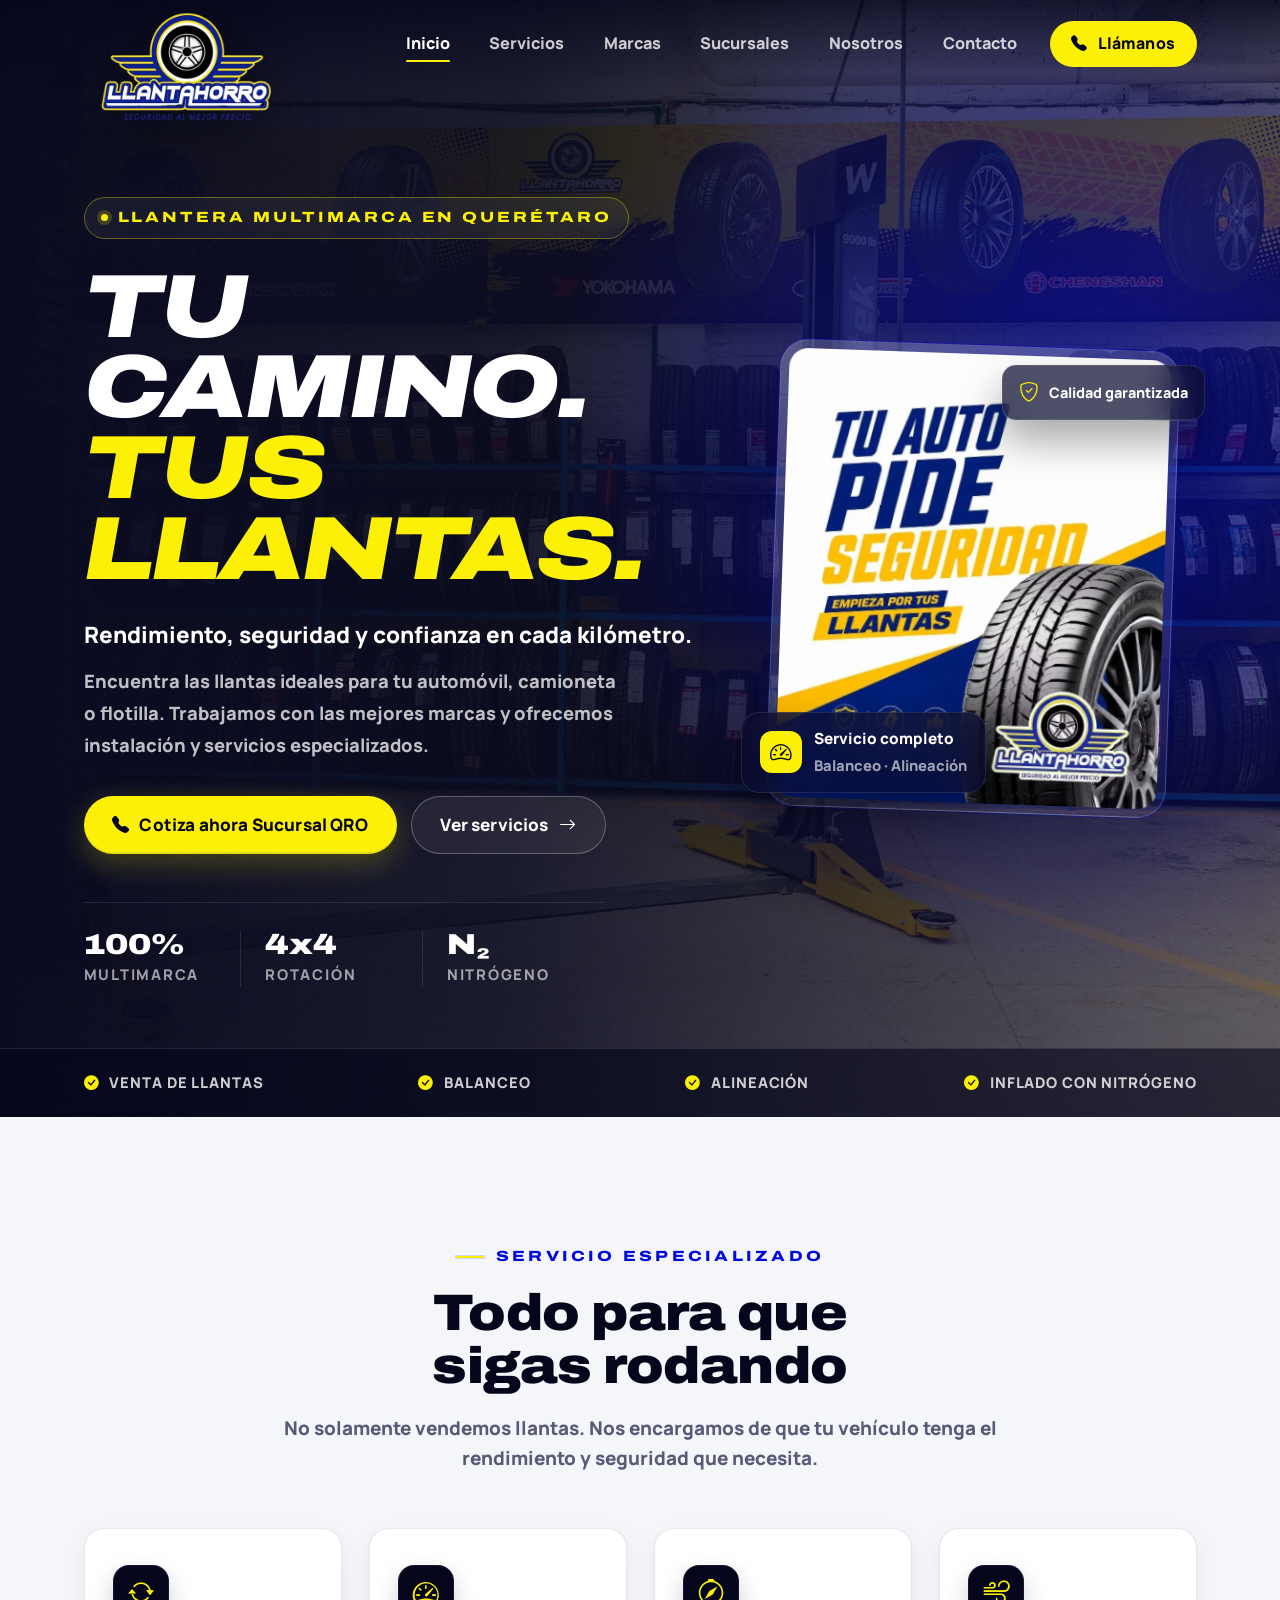
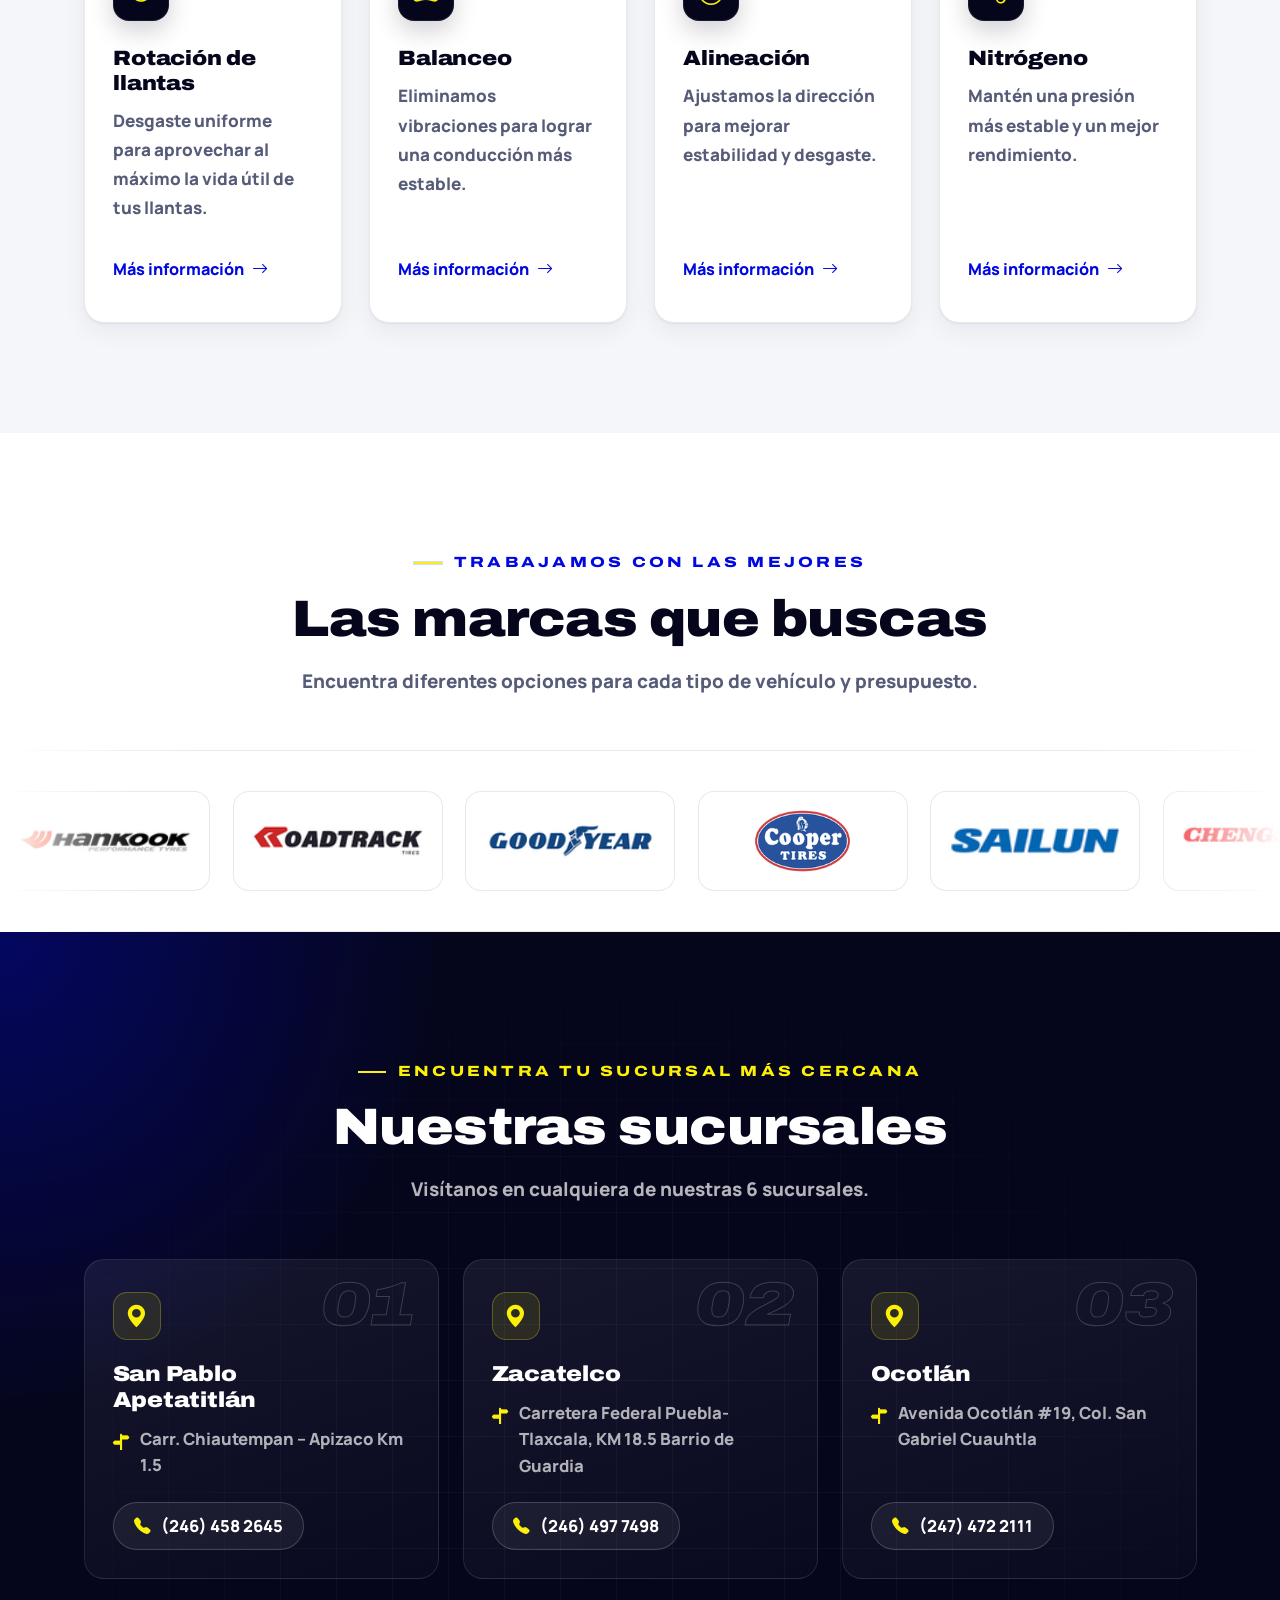
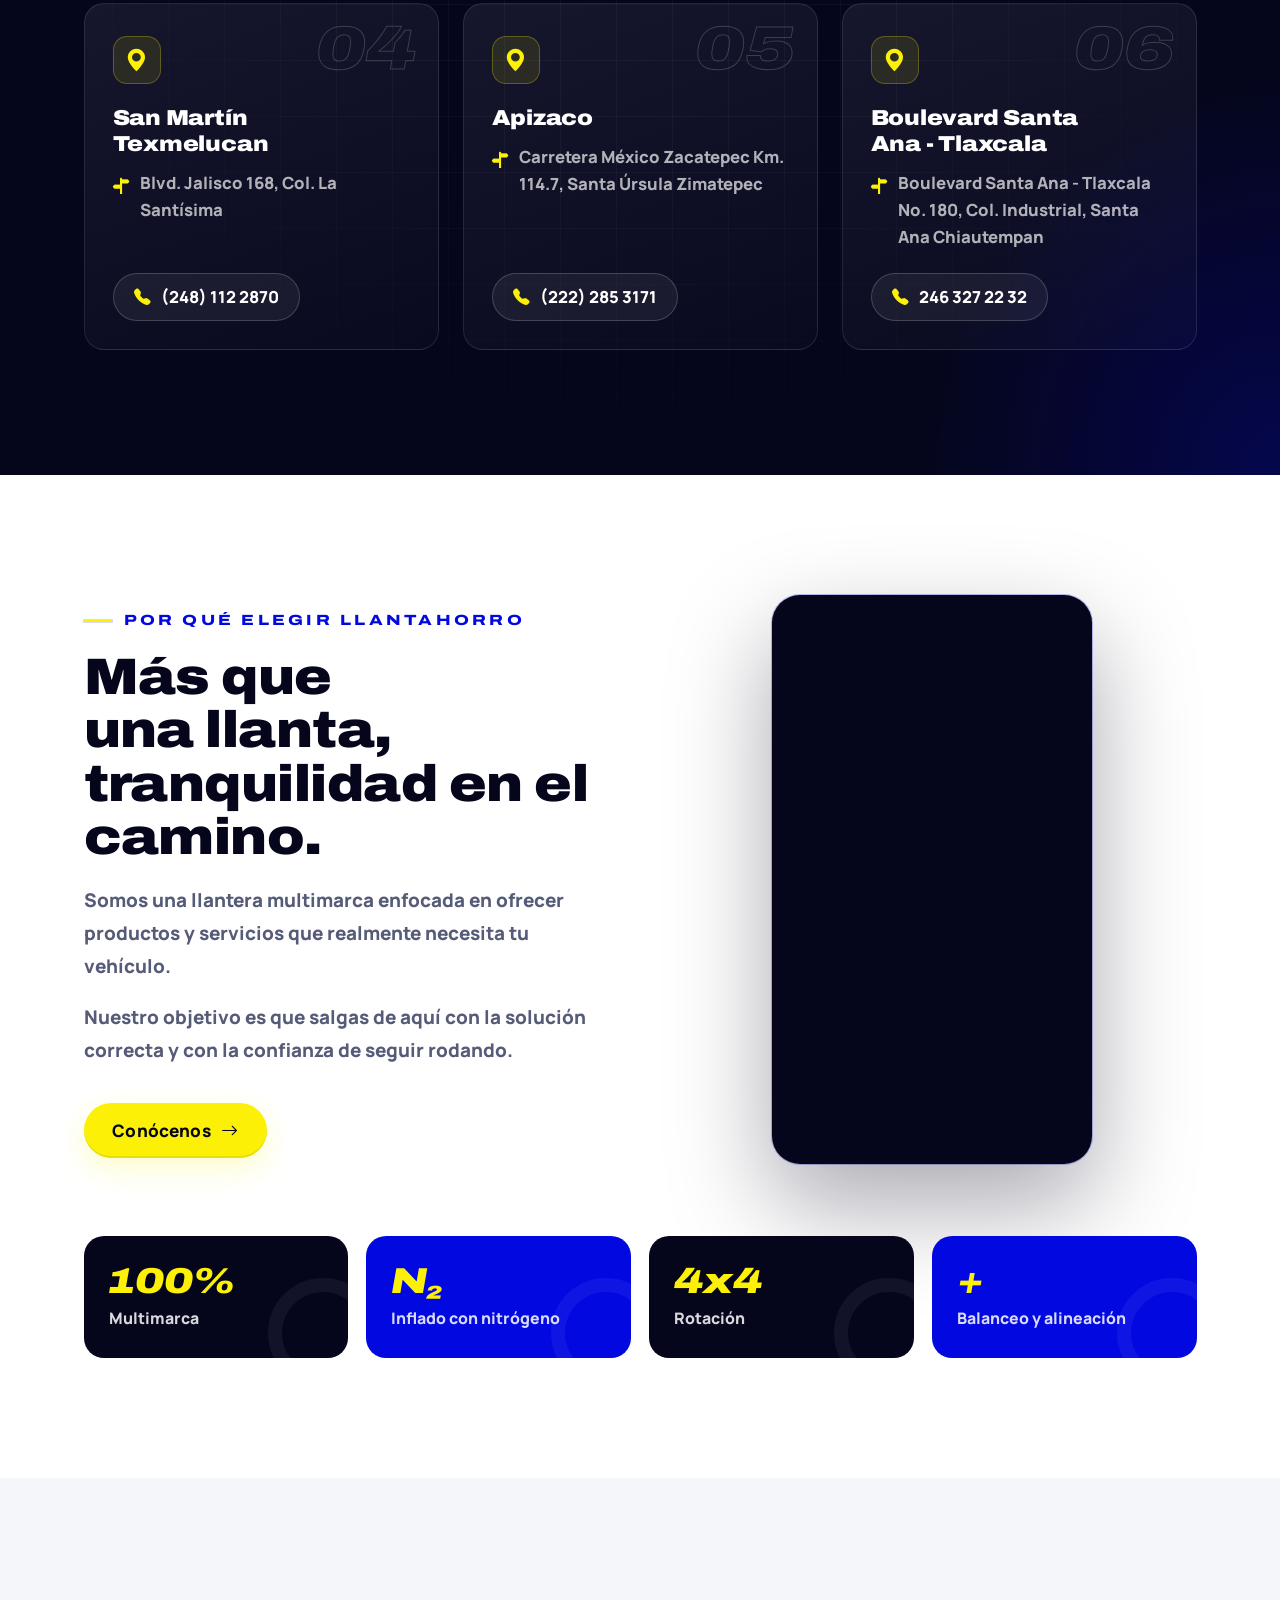
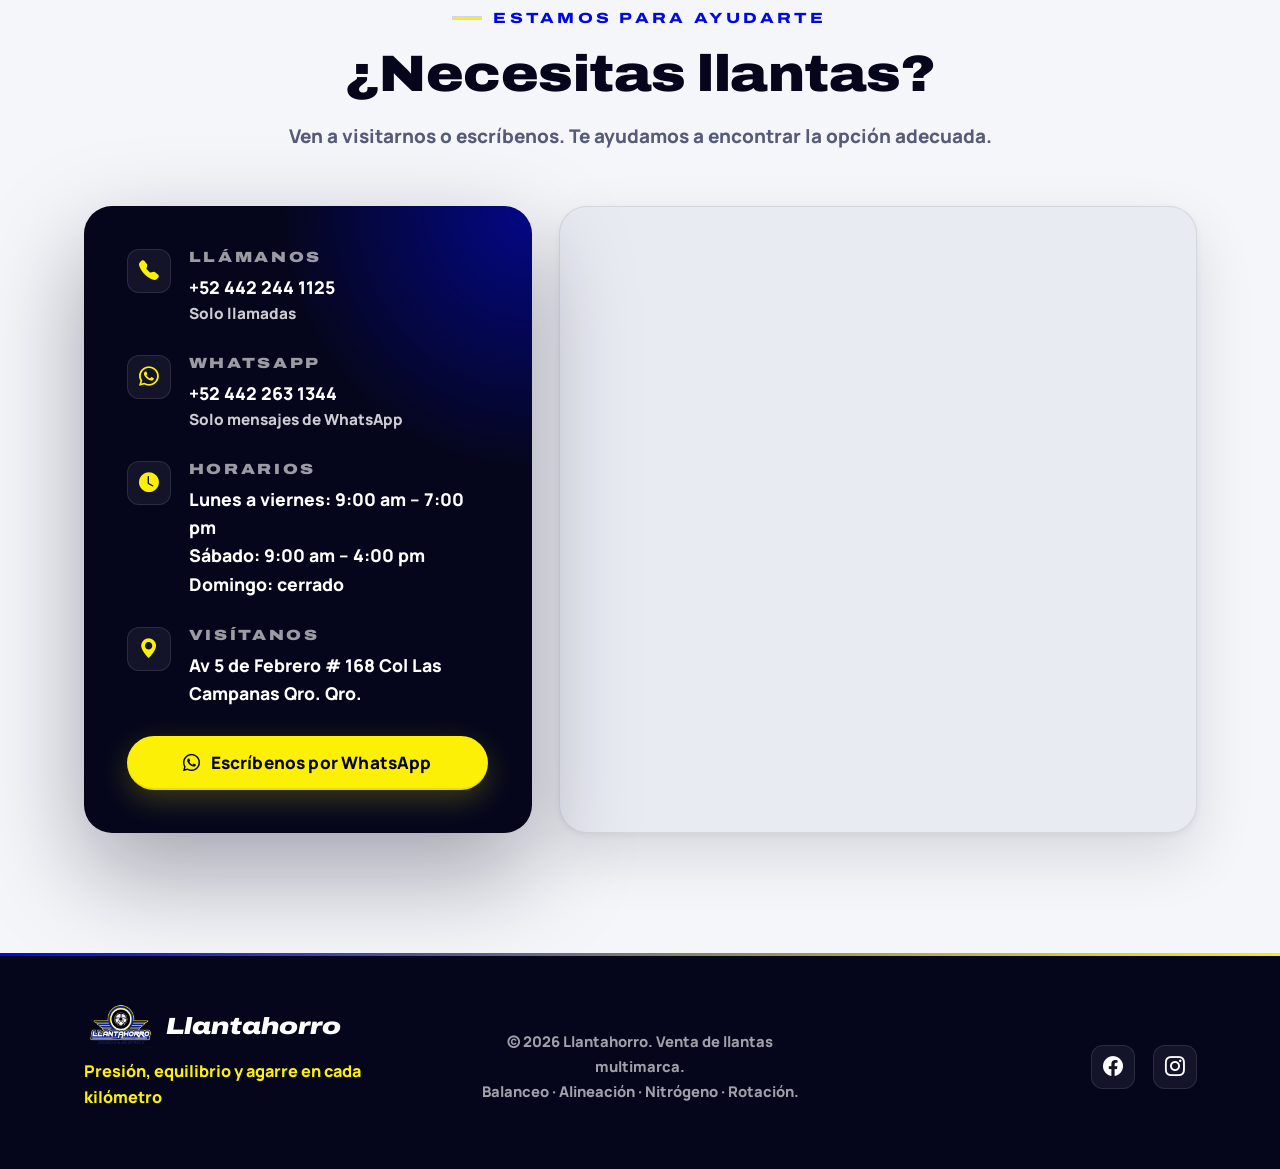
==== index.html @ a920a345 "Optimizar imágenes, agregar SEO local y despliegue a HostGator - Imágenes en WebP y redimensionadas " ====
<!DOCTYPE html>
<html lang="es-MX">

<head>
  <meta charset="UTF-8">
  <meta name="viewport" content="width=device-width, initial-scale=1.0">
  <title>Llantahorro Querétaro | Llantas multimarca, alineación y balanceo</title>
  <meta name="description"
    content="Llantera multimarca en Querétaro. Venta de llantas, balanceo, alineación, inflado con nitrógeno y rotación. Av. 5 de Febrero 168, Col. Las Campanas. Llámanos al 442 244 1125.">
  <meta name="theme-color" content="#05061C">
  <link rel="canonical" href="https://llantaahorroqro.com.mx/">
  <link rel="icon" type="image/png" href="images/logo-footer.png">

  <!-- Vista previa al compartir (WhatsApp, Facebook) -->
  <meta property="og:type" content="website">
  <meta property="og:locale" content="es_MX">
  <meta property="og:site_name" content="Llantahorro Querétaro">
  <meta property="og:title" content="Llantahorro Querétaro | Seguridad al mejor precio">
  <meta property="og:description" content="Llantas multimarca, alineación, balanceo y nitrógeno en Querétaro. Av. 5 de Febrero 168, Col. Las Campanas.">
  <meta property="og:url" content="https://llantaahorroqro.com.mx/">
  <meta property="og:image" content="https://llantaahorroqro.com.mx/images/og-llantahorro.jpg">
  <meta property="og:image:width" content="1200">
  <meta property="og:image:height" content="630">
  <meta property="og:image:alt" content="Logotipo de Llantahorro sobre la sucursal de Querétaro">
  <meta name="twitter:card" content="summary_large_image">

  <!-- Datos del negocio para Google (búsquedas locales y Maps) -->
  <script type="application/ld+json">
  {
    "@context": "https://schema.org",
    "@type": "TireShop",
    "name": "Llantahorro Querétaro",
    "slogan": "Seguridad al mejor precio",
    "url": "https://llantaahorroqro.com.mx/",
    "image": "https://llantaahorroqro.com.mx/images/og-llantahorro.jpg",
    "logo": "https://llantaahorroqro.com.mx/images/logo-footer.png",
    "telephone": "+52 442 244 1125",
    "priceRange": "$$",
    "address": {
      "@type": "PostalAddress",
      "streetAddress": "Av. 5 de Febrero 168, Col. Las Campanas",
      "addressLocality": "Querétaro",
      "addressRegion": "Qro.",
      "addressCountry": "MX"
    },
    "geo": {
      "@type": "GeoCoordinates",
      "latitude": 20.589165,
      "longitude": -100.415514
    },
    "hasMap": "https://maps.app.goo.gl/YQYEY5u7Kh3EqXh98",
    "openingHoursSpecification": [
      {
        "@type": "OpeningHoursSpecification",
        "dayOfWeek": ["Monday", "Tuesday", "Wednesday", "Thursday", "Friday"],
        "opens": "09:00",
        "closes": "19:00"
      },
      {
        "@type": "OpeningHoursSpecification",
        "dayOfWeek": "Saturday",
        "opens": "09:00",
        "closes": "16:00"
      }
    ],
    "contactPoint": [
      {
        "@type": "ContactPoint",
        "telephone": "+52 442 244 1125",
        "contactType": "customer service",
        "description": "Solo llamadas",
        "areaServed": "MX",
        "availableLanguage": "Spanish"
      },
      {
        "@type": "ContactPoint",
        "telephone": "+52 442 263 1344",
        "contactType": "customer service",
        "description": "Solo WhatsApp",
        "areaServed": "MX",
        "availableLanguage": "Spanish"
      }
    ],
    "sameAs": [
      "https://www.facebook.com/share/1Gv1kbUiUR/",
      "https://www.instagram.com/llantahorro.queretaro"
    ]
  }
  </script>
  <link href="https://cdn.jsdelivr.net/npm/bootstrap@5.3.3/dist/css/bootstrap.min.css" rel="stylesheet">
  <link rel="stylesheet" href="https://cdn.jsdelivr.net/npm/bootstrap-icons@1.11.3/font/bootstrap-icons.css">
  <link rel="preconnect" href="https://fonts.googleapis.com">
  <link rel="preconnect" href="https://fonts.gstatic.com" crossorigin>
  <link href="https://fonts.googleapis.com/css2?family=Archivo:ital,wdth,wght@0,100..125,600..900;1,100..125,600..900&family=Manrope:wght@700;800&display=swap"
    rel="stylesheet">
  <link rel="stylesheet" href="styles_moderno.css">
</head>

<body>

  <!-- =============== BARRA DE PROGRESO =============== -->
  <div class="scroll-progress" id="scrollProgress" aria-hidden="true"></div>
  <!-- =============== NAVBAR =============== -->
  <nav class="navbar navbar-expand-lg fixed-top" id="mainNavbar">
    <div class="container">
      <a class="navbar-brand d-flex align-items-center gap-2" href="#inicio">
        <picture>
          <source srcset="images/logo-footer.webp" type="image/webp">
          <img src="images/logo-footer.png" alt="Llantahorro — Seguridad al mejor precio" id="navLogo" width="480" height="286" onerror="this.style.display='none'">
        </picture>
      </a>
      <button class="navbar-toggler" type="button" data-bs-toggle="collapse" data-bs-target="#navMenu"
        aria-controls="navMenu" aria-expanded="false" aria-label="Abrir menú">
        <span class="navbar-toggler-icon"></span>
      </button>
      <div class="collapse navbar-collapse" id="navMenu">
        <ul class="navbar-nav ms-auto align-items-lg-center gap-lg-2">
          <li class="nav-item"><a class="nav-link" href="#inicio">Inicio</a></li>
          <li class="nav-item"><a class="nav-link" href="#servicios">Servicios</a></li>
          <li class="nav-item"><a class="nav-link" href="#marcas">Marcas</a></li>
          <li class="nav-item"><a class="nav-link" href="#sucursales">Sucursales</a></li>
          <li class="nav-item"><a class="nav-link" href="#nosotros">Nosotros</a></li>
          <li class="nav-item"><a class="nav-link" href="#contacto">Contacto</a></li>
          <li class="nav-item">
            <a class="btn btn-cta ms-lg-2" href="tel:+524422441125"><i class="bi bi-telephone-fill"></i> Llámanos</a>
          </li>
        </ul>
      </div>
    </div>
  </nav>

  <!-- =============== HERO =============== -->
  <section id="inicio" class="hero">
    <div class="hero-bg"></div>
    <div class="container position-relative">
      <div class="row align-items-center">
        <div class="col-lg-7 mt-4">
          <div class="hero-badge">
            <span></span>
            LLANTERA MULTIMARCA EN QUERÉTARO
          </div>
          <h1 class="hero-title">
            TU CAMINO.
            <br>
            <strong>TUS LLANTAS.</strong>
          </h1>
          <p class="hero-subtitle">
            Rendimiento, seguridad y confianza en cada kilómetro.
          </p>
          <p class="hero-description">
            Encuentra las llantas ideales para tu automóvil,
            camioneta o flotilla. Trabajamos con las mejores
            marcas y ofrecemos instalación y servicios
            especializados.
          </p>

          <div class="hero-buttons">
            <a href="#contacto" class="btn-main">
              <i class="bi bi-telephone-fill"></i>
              Cotiza ahora Sucursal QRO
            </a>

            <a href="#servicios" class="btn-secondary">
              Ver servicios
              <i class="bi bi-arrow-right"></i>
            </a>
          </div>

          <!-- MINI ESTADÍSTICAS -->
          <div class="hero-stats">

            <div class="hero-stat">
              <strong>100%</strong>
              <span>Multimarca</span>
            </div>

            <div class="hero-stat">
              <strong>4x4</strong>
              <span>Rotación</span>
            </div>

            <div class="hero-stat">
              <strong>N₂</strong>
              <span>Nitrógeno</span>
            </div>

          </div>

        </div>
        <div class="col-lg-5">

          <div class="hero-product">

            <div class="hero-circle"></div>

            <div class="hero-label">
              <i class="bi bi-shield-check"></i>
              Calidad garantizada
            </div>

            <picture>
              <source srcset="images/hero-imagen.webp" type="image/webp">
              <img src="images/hero-imagen.jpeg" alt="Promoción Llantahorro: tu auto pide seguridad, empieza por tus llantas" class="hero-tire" width="800" height="941" fetchpriority="high">
            </picture>

            <div class="hero-floating-card">
              <div class="floating-icon">
                <i class="bi bi-speedometer2"></i>
              </div>

              <div>
                <strong>Servicio completo</strong>
                <span>Balanceo · Alineación</span>
              </div>
            </div>

          </div>

        </div>

      </div>
    </div>

    <!-- BARRA INFERIOR -->
    <div class="hero-bottom">
      <div class="container">
        <div class="hero-bottom-content">

          <span>
            <i class="bi bi-check-circle-fill"></i>
            Venta de llantas
          </span>

          <span>
            <i class="bi bi-check-circle-fill"></i>
            Balanceo
          </span>

          <span>
            <i class="bi bi-check-circle-fill"></i>
            Alineación
          </span>

          <span>
            <i class="bi bi-check-circle-fill"></i>
            Inflado con nitrógeno
          </span>

        </div>
      </div>
    </div>

  </section>

  <!-- =========================================
     SERVICIOS
     ========================================= -->

  <section id="servicios" class="section-servicios">

    <div class="container">

      <div class="text-center mb-5" data-reveal="up">

        <div class="eyebrow">
          SERVICIO ESPECIALIZADO
        </div>

        <h2 class="section-title">
          Todo para que sigas rodando
        </h2>

        <p class="section-description">
          No solamente vendemos llantas.
          Nos encargamos de que tu vehículo tenga
          el rendimiento y seguridad que necesita.
        </p>

      </div>

      <div class="row g-4">
        <div class="col-md-6 col-lg-3" data-reveal="up" data-delay="0">

          <div class="servicio-card">

            <div class="servicio-icono">
              <i class="bi bi-arrow-repeat"></i>
            </div>

            <h3>
              Rotación de llantas
            </h3>

            <p>
              Desgaste uniforme para aprovechar
              al máximo la vida útil de tus llantas.
            </p>

            <a href="#contacto" class="service-link">
              Más información
              <i class="bi bi-arrow-right"></i>
            </a>

          </div>

        </div>

        <div class="col-md-6 col-lg-3" data-reveal="up" data-delay="100">

          <div class="servicio-card">

            <div class="servicio-icono">
              <i class="bi bi-speedometer2"></i>
            </div>

            <h3>
              Balanceo
            </h3>

            <p>
              Eliminamos vibraciones para lograr
              una conducción más estable.
            </p>

            <a href="#contacto" class="service-link">
              Más información
              <i class="bi bi-arrow-right"></i>
            </a>

          </div>

        </div>


        <div class="col-md-6 col-lg-3" data-reveal="up" data-delay="200">

          <div class="servicio-card">

            <div class="servicio-icono">
              <i class="bi bi-compass"></i>
            </div>

            <h3>
              Alineación
            </h3>

            <p>
              Ajustamos la dirección para mejorar
              estabilidad y desgaste.
            </p>

            <a href="#contacto" class="service-link">
              Más información
              <i class="bi bi-arrow-right"></i>
            </a>

          </div>

        </div>


        <div class="col-md-6 col-lg-3" data-reveal="up" data-delay="300">

          <div class="servicio-card">

            <div class="servicio-icono">
              <i class="bi bi-wind"></i>
            </div>

            <h3>
              Nitrógeno
            </h3>

            <p>
              Mantén una presión más estable
              y un mejor rendimiento.
            </p>

            <a href="#contacto" class="service-link">
              Más información
              <i class="bi bi-arrow-right"></i>
            </a>

          </div>

        </div>

      </div>

    </div>

  </section>


  <!-- =========================================
     MARCAS
     ========================================= -->

  <section id="marcas" class="section-marcas">

    <div class="container">

      <div class="text-center" data-reveal="up">

        <div class="eyebrow">
          TRABAJAMOS CON LAS MEJORES
        </div>

        <h2 class="section-title">
          Las marcas que buscas
        </h2>

        <p class="section-description">
          Encuentra diferentes opciones para
          cada tipo de vehículo y presupuesto.
        </p>

      </div>

    </div>
    <div class="marquee-tread" aria-hidden="true"></div>
    <div class="marquee-wrap" data-reveal="zoom">

      <div class="marquee-track">

        <div class="marquee-item">
          <img src="images/marcas/logo-01.png" alt="Marca de llantas" loading="lazy">
        </div>

        <div class="marquee-item">
          <img src="images/marcas/logo-02.png" alt="Marca de llantas" loading="lazy">
        </div>

        <div class="marquee-item">
          <img src="images/marcas/logo-03.png" alt="Marca de llantas" loading="lazy">
        </div>

        <div class="marquee-item">
          <img src="images/marcas/logo-04.png" alt="Marca de llantas" loading="lazy">
        </div>

        <div class="marquee-item">
          <img src="images/marcas/logo-05.png" alt="Marca de llantas" loading="lazy">
        </div>

        <div class="marquee-item">
          <img src="images/marcas/logo-06.png" alt="Marca de llantas" loading="lazy">
        </div>

        <div class="marquee-item">
          <img src="images/marcas/logo-07.png" alt="Marca de llantas" loading="lazy">
        </div>

        <div class="marquee-item">
          <img src="images/marcas/logo-08.png" alt="Marca de llantas" loading="lazy">
        </div>
        <div class="marquee-item">
          <img src="images/marcas/logo-09.png" alt="Marca de llantas" loading="lazy">
        </div>

        <div class="marquee-item">
          <img src="images/marcas/logo-10.png" alt="Marca de llantas" loading="lazy">
        </div>

        <div class="marquee-item">
          <img src="images/marcas/logo-11.png" alt="Marca de llantas" loading="lazy">
        </div>

        <div class="marquee-item">
          <img src="images/marcas/logo-12.png" alt="Marca de llantas" loading="lazy">
        </div>
        <div class="marquee-item">
          <img src="images/marcas/logo-01.png" alt="Marca de llantas" loading="lazy">
        </div>

        <div class="marquee-item">
          <img src="images/marcas/logo-02.png" alt="Marca de llantas" loading="lazy">
        </div>

        <div class="marquee-item">
          <img src="images/marcas/logo-03.png" alt="Marca de llantas" loading="lazy">
        </div>

        <div class="marquee-item">
          <img src="images/marcas/logo-04.png" alt="Marca de llantas" loading="lazy">
        </div>

        <div class="marquee-item">
          <img src="images/marcas/logo-05.png" alt="Marca de llantas" loading="lazy">
        </div>

        <div class="marquee-item">
          <img src="images/marcas/logo-06.png" alt="Marca de llantas" loading="lazy">
        </div>

        <div class="marquee-item">
          <img src="images/marcas/logo-07.png" alt="Marca de llantas" loading="lazy">
        </div>

        <div class="marquee-item">
          <img src="images/marcas/logo-08.png" alt="Marca de llantas" loading="lazy">
        </div>
        <div class="marquee-item">
          <img src="images/marcas/logo-09.png" alt="Marca de llantas" loading="lazy">
        </div>

        <div class="marquee-item">
          <img src="images/marcas/logo-10.png" alt="Marca de llantas" loading="lazy">
        </div>

        <div class="marquee-item">
          <img src="images/marcas/logo-11.png" alt="Marca de llantas" loading="lazy">
        </div>

        <div class="marquee-item">
          <img src="images/marcas/logo-12.png" alt="Marca de llantas" loading="lazy">
        </div>

      </div>

    </div>
    <div class="marquee-tread" aria-hidden="true"></div>
  </section>


  <!-- =========================================
     SUCURSALES
     ========================================= -->

  <section id="sucursales" class="section-sucursales">

    <div class="container">

      <div class="text-center mb-5" data-reveal="up">

        <div class="eyebrow">
          ENCUENTRA TU SUCURSAL MÁS CERCANA
        </div>

        <h2 class="section-title section-title-light">
          Nuestras sucursales
        </h2>

        <p class="section-description section-description-light">
          Visítanos en cualquiera de nuestras 6 sucursales.
        </p>

      </div>

      <div class="sucursales-grid">

        <!-- 1 -->
        <div class="sucursal-card" data-reveal="up" data-delay="0">
          <span class="sucursal-num">01</span>
          <div class="sucursal-tire"></div>
          <div class="sucursal-icon"><i class="bi bi-geo-alt-fill"></i></div>
          <h3>San Pablo Apetatitlán</h3>
          <p class="sucursal-addr">
            <i class="bi bi-signpost-split-fill"></i>
            Carr. Chiautempan – Apizaco Km 1.5
          </p>
          <a class="sucursal-phone" href="tel:+522464582645">
            <i class="bi bi-telephone-fill"></i> (246) 458 2645
          </a>
        </div>

        <!-- 2 -->
        <div class="sucursal-card" data-reveal="up" data-delay="100">
          <span class="sucursal-num">02</span>
          <div class="sucursal-tire"></div>
          <div class="sucursal-icon"><i class="bi bi-geo-alt-fill"></i></div>
          <h3>Zacatelco</h3>
          <p class="sucursal-addr">
            <i class="bi bi-signpost-split-fill"></i>
            Carretera Federal Puebla-Tlaxcala, KM 18.5 Barrio de Guardia
          </p>
          <a class="sucursal-phone" href="tel:+522464977498">
            <i class="bi bi-telephone-fill"></i> (246) 497 7498
          </a>
        </div>

        <!-- 3 -->
        <div class="sucursal-card" data-reveal="up" data-delay="200">
          <span class="sucursal-num">03</span>
          <div class="sucursal-tire"></div>
          <div class="sucursal-icon"><i class="bi bi-geo-alt-fill"></i></div>
          <h3>Ocotlán</h3>
          <p class="sucursal-addr">
            <i class="bi bi-signpost-split-fill"></i>
            Avenida Ocotlán #19, Col. San Gabriel Cuauhtla
          </p>
          <a class="sucursal-phone" href="tel:+522474722111">
            <i class="bi bi-telephone-fill"></i> (247) 472 2111
          </a>
        </div>

        <!-- 4 -->
        <div class="sucursal-card" data-reveal="up" data-delay="300">
          <span class="sucursal-num">04</span>
          <div class="sucursal-tire"></div>
          <div class="sucursal-icon"><i class="bi bi-geo-alt-fill"></i></div>
          <h3>San Martín Texmelucan</h3>
          <p class="sucursal-addr">
            <i class="bi bi-signpost-split-fill"></i>
            Blvd. Jalisco 168, Col. La Santísima
          </p>
          <a class="sucursal-phone" href="tel:+522481122870">
            <i class="bi bi-telephone-fill"></i> (248) 112 2870
          </a>
        </div>

        <!-- 5 -->
        <div class="sucursal-card" data-reveal="up" data-delay="400">
          <span class="sucursal-num">05</span>
          <div class="sucursal-tire"></div>
          <div class="sucursal-icon"><i class="bi bi-geo-alt-fill"></i></div>
          <h3>Apizaco</h3>
          <p class="sucursal-addr">
            <i class="bi bi-signpost-split-fill"></i>
            Carretera México Zacatepec Km. 114.7, Santa Úrsula Zimatepec
          </p>
          <a class="sucursal-phone" href="tel:+522222853171">
            <i class="bi bi-telephone-fill"></i> (222) 285 3171
          </a>
        </div>

        <!-- 6 -->
        <div class="sucursal-card" data-reveal="up" data-delay="500">
          <span class="sucursal-num">06</span>
          <div class="sucursal-tire"></div>
          <div class="sucursal-icon"><i class="bi bi-geo-alt-fill"></i></div>
          <h3>Boulevard Santa Ana - Tlaxcala</h3>
          <p class="sucursal-addr">
            <i class="bi bi-signpost-split-fill"></i>
            Boulevard Santa Ana - Tlaxcala No. 180, Col. Industrial, Santa Ana Chiautempan
          </p>
          <a class="sucursal-phone" href="tel:+522463272232">
            <i class="bi bi-telephone-fill"></i> 246 327 22 32
          </a>
        </div>

      </div>

    </div>

  </section>


  <!-- =========================================
     NOSOTROS
     ========================================= -->

  <section id="nosotros" class="section-nosotros">

    <div class="container">

      <div class="row align-items-center g-5">

        <div class="col-lg-6" data-reveal="left">

          <div class="eyebrow">
            POR QUÉ ELEGIR LLANTAHORRO
          </div>

          <h2 class="section-title">
            Más que una llanta,
            <br>
            tranquilidad en el camino.
          </h2>

          <p>
            Somos una llantera multimarca enfocada
            en ofrecer productos y servicios que
            realmente necesita tu vehículo.
          </p>

          <p>
            Nuestro objetivo es que salgas de aquí
            con la solución correcta y con la
            confianza de seguir rodando.
          </p>

          <a href="#contacto" class="btn btn-cta mt-3">
            Conócenos
            <i class="bi bi-arrow-right"></i>
          </a>

        </div>


        <div class="col-lg-6" data-reveal="right">

          <div class="fb-reel-container">
            <iframe
              src="https://www.facebook.com/plugins/video.php?height=476&href=https%3A%2F%2Fwww.facebook.com%2Freel%2F1374063234816239%2F&show_text=false&width=267&t=0"
              allowfullscreen allow="autoplay; clipboard-write; encrypted-media; picture-in-picture; web-share">
            </iframe>
          </div>

        </div>

      </div>


      <div class="row g-3 mt-5">

        <div class="col-6 col-lg-3" data-reveal="up" data-delay="0">

          <div class="dato-card">

            <span class="dato-numero">
              100%
            </span>

            <span class="dato-texto">
              Multimarca
            </span>

          </div>

        </div>

        <div class="col-6 col-lg-3" data-reveal="up" data-delay="100">

          <div class="dato-card dato-card-alt">

            <span class="dato-numero">
              N₂
            </span>

            <span class="dato-texto">
              Inflado con nitrógeno
            </span>

          </div>

        </div>

        <div class="col-6 col-lg-3" data-reveal="up" data-delay="200">

          <div class="dato-card">

            <span class="dato-numero">
              4x4
            </span>

            <span class="dato-texto">
              Rotación
            </span>

          </div>

        </div>

        <div class="col-6 col-lg-3" data-reveal="up" data-delay="300">

          <div class="dato-card dato-card-alt">

            <span class="dato-numero">
              +
            </span>

            <span class="dato-texto">
              Balanceo y alineación
            </span>

          </div>

        </div>

      </div>

    </div>

  </section>


  <!-- =========================================
     CONTACTO
     ========================================= -->

  <section id="contacto" class="section-contacto">

    <div class="container">

      <div class="text-center mb-5" data-reveal="up">

        <div class="eyebrow">
          ESTAMOS PARA AYUDARTE
        </div>

        <h2 class="section-title">
          ¿Necesitas llantas?
        </h2>

        <p>
          Ven a visitarnos o escríbenos.
          Te ayudamos a encontrar la opción adecuada.
        </p>

      </div>


      <div class="row g-4">

        <div class="col-lg-5">

          <div class="contacto-card" data-reveal="left">

            <div class="contacto-item">

              <i class="bi bi-telephone-fill"></i>

              <div>

                <h3>
                  Llámanos
                </h3>

                <a href="tel:+524422441125">
                  +52 442 244 1125
                </a>
                <span class="contacto-nota">Solo llamadas</span>

              </div>

            </div>


            <div class="contacto-item">

              <i class="bi bi-whatsapp"></i>

              <div>

                <h3>
                  WhatsApp
                </h3>

                <a href="https://wa.me/524422631344?text=Hola%2C%20vi%20su%20p%C3%A1gina%20web%20y%20me%20gustar%C3%ADa%20informaci%C3%B3n%20sobre%20llantas%20y%20servicios." target="_blank" rel="noopener">
                  +52 442 263 1344
                </a>
                <span class="contacto-nota">Solo mensajes de WhatsApp</span>

              </div>

            </div>


            <div class="contacto-item">

              <i class="bi bi-clock-fill"></i>

              <div>

                <h3>
                  Horarios
                </h3>

                <p>
                  Lunes a viernes:
                  9:00 am – 7:00 pm
                  <br>

                  Sábado:
                  9:00 am – 4:00 pm
                  <br>

                  Domingo:
                  cerrado
                </p>

              </div>

            </div>


            <div class="contacto-item">

              <i class="bi bi-geo-alt-fill"></i>

              <div>

                <h3>
                  Visítanos
                </h3>

                <p> <a href="https://maps.app.goo.gl/YQYEY5u7Kh3EqXh98">
                    Av 5 de Febrero # 168
                    Col Las Campanas Qro. Qro.
                  </a>
                </p>

              </div>

            </div>


            <a href="https://wa.me/524422631344?text=Hola%2C%20vi%20su%20p%C3%A1gina%20web%20y%20me%20gustar%C3%ADa%20informaci%C3%B3n%20sobre%20llantas%20y%20servicios." target="_blank" rel="noopener" class="btn btn-cta">

              <i class="bi bi-whatsapp"></i>

              Escríbenos por WhatsApp

            </a>

          </div>

        </div>


        <div class="col-lg-7" data-reveal="right">

          <div class="mapa-wrap">

            <iframe
              src="https://www.google.com/maps/embed?pb=!1m18!1m12!1m3!1d3734.97287015286!2d-100.41551392397383!3d20.589165502730317!2m3!1f0!2f0!3f0!3m2!1i1024!2i768!4f13.1!3m3!1m2!1s0x85d35bf364f1d423%3A0x769a4d97ce28cc29!2sLLANTAHORRO%20QUER%C3%89TARO!5e0!3m2!1ses!2smx!4v1787264513700!5m2!1ses!2smx"
              width="600" height="450" style="border:0;" allowfullscreen="" loading="lazy"
              referrerpolicy="strict-origin-when-cross-origin"></iframe>

          </div>

        </div>

      </div>

    </div>

  </section>

  <!-- =============== FOOTER =============== -->
  <footer class="footer">
    <div class="footer-tread" aria-hidden="true"></div>
    <div class="container" data-reveal="up">
      <div class="row gy-4 align-items-center">
        <div class="col-md-4">
          <div class="d-flex align-items-center gap-2">
            <picture>
              <source srcset="images/logo-footer.webp" type="image/webp">
              <img src="images/logo-footer.png" alt="Logotipo de Llantahorro" class="footer-logo" width="480" height="286" loading="lazy" onerror="this.style.display='none'">
            </picture>
            <span class="brand-word footer-brand">Llantahorro</span>
          </div>
          <p class="footer-slogan">Presión, equilibrio y agarre en cada kilómetro</p>
        </div>

        <div class="col-md-4 text-md-center">
          <p class="footer-copy mb-0">
            &copy; <span id="anioActual"></span> Llantahorro. Venta de llantas multimarca.<br>
            Balanceo · Alineación · Nitrógeno · Rotación.
          </p>
        </div>

        <div class="col-md-4 d-flex justify-content-md-end gap-3">
          <!-- Reemplaza los href con tus perfiles reales -->
          <a href="https://www.facebook.com/share/1Gv1kbUiUR/" target="_blank" rel="noopener" class="social-btn"
            aria-label="Facebook">
            <i class="bi bi-facebook"></i>
          </a>
          <a href="https://www.instagram.com/llantahorro.queretaro?igsh=MXM3aTI0dnF6azNtbg==" target="_blank"
            rel="noopener" class="social-btn" aria-label="Instagram">
            <i class="bi bi-instagram"></i>
          </a>
        </div>
      </div>
    </div>
  </footer>

  <!-- =============== BOTÓN VOLVER ARRIBA =============== -->
  <button class="back-to-top" id="backToTop" aria-label="Volver arriba">
    <i class="bi bi-arrow-up"></i>
  </button>

  <!-- Bootstrap 5 JS -->
  <script src="https://cdn.jsdelivr.net/npm/bootstrap@5.3.3/dist/js/bootstrap.bundle.min.js"></script>
  <script>
  /* ============ AÑO FOOTER ============ */
  document.getElementById('anioActual').textContent = new Date().getFullYear();

  /* ============ LOGOS DE MARCAS: MISMO PESO VISUAL ============ */
  // Un logo ancho y uno cuadrado se ven iguales si ocupan la misma área,
  // no el mismo ancho ni el mismo alto.
  const AREA_LOGO = 6400;
  document.querySelectorAll('.marquee-item img').forEach(img => {
    const ajustar = () => {
      if (!img.naturalWidth) return;
      const ratio = img.naturalWidth / img.naturalHeight;
      img.style.width = Math.round(Math.sqrt(AREA_LOGO * ratio)) + 'px';
    };
    img.complete ? ajustar() : img.addEventListener('load', ajustar);
  });

  /* ============ NAVBAR SCROLL ============ */
  const nav = document.getElementById('mainNavbar');
  const onScroll = () => nav.classList.toggle('scrolled', window.scrollY > 12);
  window.addEventListener('scroll', onScroll, { passive: true });
  onScroll();

  /* ============ REVEAL AL SCROLL ============ */
  const revealElements = document.querySelectorAll('[data-reveal]');
  const revealOnScroll = new IntersectionObserver((entries, observer) => {
    entries.forEach(entry => {
      if (!entry.isIntersecting) return;
      entry.target.classList.add('is-revealed');
      observer.unobserve(entry.target);
    });
  }, {
    threshold: 0.12,
    rootMargin: '0px 0px -60px 0px'
  });
  revealElements.forEach(el => revealOnScroll.observe(el));

  /* ============ SCROLL OPTIMIZADO (un solo rAF) ============ */
  const progressBar = document.getElementById('scrollProgress');
  const backToTop   = document.getElementById('backToTop');
  const parallaxItems = document.querySelectorAll('[data-parallax]');

  let ultimoScroll = 0;
  let rafPendiente = false;
  let backToTopVisible = false;

  function enScroll() {
    const scrollY = window.scrollY;

    // 1. Barra de progreso (solo si cambió >2px)
    if (Math.abs(scrollY - ultimoScroll) > 2) {
      const docHeight = document.documentElement.scrollHeight - window.innerHeight;
      const progress = docHeight > 0 ? (scrollY / docHeight) * 100 : 0;
      progressBar.style.width = progress + '%';
      ultimoScroll = scrollY;
    }

    // 2. Botón volver arriba (solo si cambió el estado)
    const deberiaVerse = scrollY > 400;
    if (deberiaVerse !== backToTopVisible) {
      backToTop.classList.toggle('visible', deberiaVerse);
      backToTopVisible = deberiaVerse;
    }

    // 3. Parallax SOLO si hay elementos con data-parallax visibles
    if (scrollY < window.innerHeight && parallaxItems.length) {
      parallaxItems.forEach(item => {
        const speed = parseFloat(item.dataset.parallax) || 0.1;
        item.style.transform = `translate3d(0, ${scrollY * speed}px, 0)`;
      });
    }

    rafPendiente = false;
  }

  window.addEventListener('scroll', () => {
    if (!rafPendiente) {
      requestAnimationFrame(enScroll);
      rafPendiente = true;
    }
  }, { passive: true });

  // Estado inicial
  enScroll();

  /* ============ CLICK DEL BOTÓN VOLVER ARRIBA ============ */
  backToTop.addEventListener('click', () => {
    window.scrollTo({ top: 0, behavior: 'smooth' });
  });

  /* ============ MENÚ MÓVIL ============ */
  document.querySelectorAll('#navMenu .nav-link').forEach(link => {
    link.addEventListener('click', () => {
      const menu = document.getElementById('navMenu');
      if (menu.classList.contains('show')) {
        bootstrap.Collapse.getOrCreateInstance(menu).hide();
      }
    });
  });

  /* ============ SECCIÓN ACTIVA EN MENÚ ============ */
  const sections = document.querySelectorAll('section[id]');
  const navLinks = document.querySelectorAll('#navMenu .nav-link');
  const sectionObserver = new IntersectionObserver((entries) => {
    entries.forEach(entry => {
      if (!entry.isIntersecting) return;
      navLinks.forEach(link => {
        link.classList.toggle(
          'active',
          link.getAttribute('href') === '#' + entry.target.id
        );
      });
    });
  }, {
    rootMargin: '-35% 0px -55% 0px',
    threshold: 0
  });
  sections.forEach(section => sectionObserver.observe(section));
</script>
</body>

</html>
---- styles_moderno.css ----
/* =========================================================
   LLANTAHORRO — DISEÑO PREMIUM
   Colores de marca (tomados del logo):
     azul #0208E0 · amarillo #FCF006 · negro
   Dirección (UI UX Pro Max → Automotive): hero protagonista,
   superficies oscuras con acentos de cristal, tipografía ancha.
   ========================================================= */

:root{
  /* Marca */
  --azul:#0208E0;
  --azul-600:#0106B4;
  --azul-glow:rgba(2,8,224,.45);
  --amarillo:#FCF006;
  --amarillo-600:#E6DA00;

  /* Neutros (negro con matiz del azul de marca) */
  --ink:#05061C;
  --ink-2:#0A0C2E;
  --ink-3:#13163F;
  --blanco:#fff;
  --surface:#F5F6FA;
  --texto:#0B0D2A;
  --muted:#565B78;          /* 6.4:1 sobre blanco */
  --line:rgba(11,13,42,.09);
  --line-dark:rgba(255,255,255,.10);

  /* Tipografía */
  --font-display:'Archivo','Arial Black',sans-serif;
  --font-body:'Manrope',system-ui,-apple-system,'Segoe UI',sans-serif;

  /* Sombras y forma */
  --shadow-sm:0 1px 2px rgba(5,6,28,.06),0 8px 24px rgba(5,6,28,.06);
  --shadow-md:0 2px 6px rgba(5,6,28,.06),0 24px 60px rgba(5,6,28,.12);
  --shadow-lg:0 40px 100px rgba(5,6,28,.35);
  --radius:20px;
  --radius-lg:28px;

  /* Movimiento */
  --ease:cubic-bezier(.2,.8,.2,1);
  --dur:.25s;
}

*,*::before,*::after{box-sizing:border-box}

html{
  font-size:112.5%; /* 18px base: letras más grandes para mejor lectura */
  scroll-behavior:smooth;
  scroll-padding-top:88px;
  overflow-x:hidden;
}

body{
  margin:0;
  font-family:var(--font-body);
  font-size:1rem;
  line-height:1.6;
  color:var(--texto);
  background:var(--blanco);
  overflow-x:hidden;
  -webkit-font-smoothing:antialiased;
}

h1,h2,h3{
  font-family:var(--font-display);
  font-stretch:112%;
  font-weight:900;
  letter-spacing:-.01em;
}

a{text-decoration:none}
img{max-width:100%}

::selection{background:var(--amarillo);color:var(--ink)}

/* =========================
   ELEMENTOS COMUNES
   ========================= */

.eyebrow{
  display:inline-flex;
  align-items:center;
  gap:12px;
  font-family:var(--font-display);
  font-stretch:125%;
  font-weight:800;
  font-size:.82rem;
  letter-spacing:.22em;
  text-transform:uppercase;
  color:var(--azul);
  margin-bottom:1rem;
}

.eyebrow::before{
  content:"";
  width:28px;
  height:2px;
  background:var(--amarillo);
  box-shadow:0 0 0 1px rgba(2,8,224,.15);
}

.section-title{
  font-size:clamp(2rem,4vw,3.2rem);
  line-height:1.04;
  color:var(--ink);
  margin-bottom:1.1rem;
  text-wrap:balance;
}

.section-description{
  max-width:56ch;
  margin:0 auto;
  color:var(--muted);
  font-size:1.05rem;
}

/* =========================
   BOTONES
   ========================= */

.btn-cta,
.btn-main,
.btn-secondary{
  display:inline-flex;
  align-items:center;
  justify-content:center;
  gap:10px;
  min-height:48px;
  padding:.8rem 1.6rem;
  border-radius:999px;
  font-family:var(--font-body);
  font-weight:800;
  font-size:.95rem;
  letter-spacing:.01em;
  cursor:pointer;
  transition:
    transform var(--dur) var(--ease),
    box-shadow var(--dur) var(--ease),
    background-color var(--dur) var(--ease),
    color var(--dur) var(--ease),
    border-color var(--dur) var(--ease);
}

/* Primario: amarillo de marca con texto negro (contraste 17:1) */
.btn-cta,
.btn-main{
  background:var(--amarillo);
  color:var(--ink);
  border:0;
  box-shadow:0 10px 30px rgba(252,240,6,.22),inset 0 -2px 0 rgba(0,0,0,.08);
}

.btn-cta:hover,
.btn-cta:focus-visible,
.btn-main:hover,
.btn-main:focus-visible{
  background:#fff64d;
  color:var(--ink);
  transform:translateY(-2px);
  box-shadow:0 16px 40px rgba(252,240,6,.32),inset 0 -2px 0 rgba(0,0,0,.08);
}

.btn-cta:active,
.btn-main:active{transform:translateY(0)}

/* Secundario: cristal */
.btn-secondary{
  color:var(--blanco);
  background:rgba(255,255,255,.06);
  border:1px solid rgba(255,255,255,.28);
  backdrop-filter:blur(12px);
  -webkit-backdrop-filter:blur(12px);
}

.btn-secondary:hover,
.btn-secondary:focus-visible{
  color:var(--ink);
  background:var(--blanco);
  border-color:var(--blanco);
  transform:translateY(-2px);
}

.btn-secondary i,
.service-link i{transition:transform var(--dur) var(--ease)}
.btn-secondary:hover i,
.service-link:hover i{transform:translateX(4px)}

/* =========================
   NAVBAR (cristal oscuro)
   ========================= */

#mainNavbar{
  padding:1rem 0;
  background:linear-gradient(180deg,rgba(5,6,28,.7),rgba(5,6,28,0));
  transition:background-color .3s var(--ease),padding .3s var(--ease),box-shadow .3s var(--ease);
}

#mainNavbar.scrolled{
  padding:.55rem 0;
  background:rgba(5,6,28,.82);
  backdrop-filter:saturate(160%) blur(18px);
  -webkit-backdrop-filter:saturate(160%) blur(18px);
  box-shadow:0 1px 0 var(--line-dark),0 20px 40px rgba(0,0,0,.25);
}

/* El contenedor ocupa la altura de la barra; el logo es más alto
   y sobresale por debajo */
#mainNavbar .navbar-brand{
  position:relative;
  z-index:2;
  width:206px;
  height:52px;
  padding:0;
  margin:0;
  transition:width .3s var(--ease);
}

#navLogo{
  position:absolute;
  top:-8px;
  left:0;
  height:122px;
  width:auto;
  filter:drop-shadow(0 12px 24px rgba(0,0,0,.5));
  transition:height .3s var(--ease),top .3s var(--ease);
}

#mainNavbar.scrolled .navbar-brand{width:164px}
#mainNavbar.scrolled #navLogo{height:96px;top:-6px}

.navbar-nav .nav-link{
  position:relative;
  color:rgba(255,255,255,.78);
  font-size:.9rem;
  font-weight:800;
  padding:.6rem .85rem!important;
  transition:color var(--dur) var(--ease);
}

.navbar-nav .nav-link::after{
  content:"";
  position:absolute;
  left:.85rem;
  right:.85rem;
  bottom:.3rem;
  height:2px;
  border-radius:2px;
  background:var(--amarillo);
  transform:scaleX(0);
  transition:transform var(--dur) var(--ease);
}

.navbar-nav .nav-link:hover,
.navbar-nav .nav-link.active{color:var(--blanco)}

.navbar-nav .nav-link:hover::after,
.navbar-nav .nav-link:focus-visible::after,
.navbar-nav .nav-link.active::after{transform:scaleX(1)}

#mainNavbar .btn-cta{
  min-height:44px;
  padding:.6rem 1.2rem;
  font-size:.88rem;
  box-shadow:none;
}

.navbar-toggler{
  border:1px solid rgba(255,255,255,.25);
  border-radius:12px;
  padding:.5rem .65rem;
}

.navbar-toggler-icon{filter:invert(1)}

.navbar-toggler:focus{box-shadow:0 0 0 3px rgba(252,240,6,.45)}

.brand-word{
  font-family:var(--font-display);
  font-stretch:125%;
  font-weight:900;
  font-style:italic;
  font-size:1.3rem;
  line-height:1;
}

/* =========================
   HERO
   ========================= */

.hero{
  position:relative;
  min-height:max(760px,100svh);
  display:flex;
  align-items:center;
  padding:170px 0 130px;
  overflow:hidden;
  color:var(--blanco);
  background:var(--ink);
  isolation:isolate;
}

/* Foto real de la sucursal, oscurecida para legibilidad */
.hero-bg{
  position:absolute;
  inset:0;
  z-index:-1;
  background:
    radial-gradient(60% 70% at 85% 40%,rgba(2,8,224,.55),transparent 70%),
    linear-gradient(90deg,var(--ink) 0%,rgba(5,6,28,.92) 40%,rgba(5,6,28,.6) 100%),
    url('images/fondo-hero.jpeg') center/cover no-repeat;
  background:
    radial-gradient(60% 70% at 85% 40%,rgba(2,8,224,.55),transparent 70%),
    linear-gradient(90deg,var(--ink) 0%,rgba(5,6,28,.92) 40%,rgba(5,6,28,.6) 100%),
    image-set(url('images/fondo-hero.webp') type('image/webp'),url('images/fondo-hero.jpeg') type('image/jpeg')) center/cover no-repeat;
}

/* Grano fino para acabado premium */
.hero::after{
  content:"";
  position:absolute;
  inset:0;
  z-index:-1;
  opacity:.06;
  pointer-events:none;
  background-image:url("data:image/svg+xml,%3Csvg xmlns='http://www.w3.org/2000/svg' width='160' height='160'%3E%3Cfilter id='n'%3E%3CfeTurbulence type='fractalNoise' baseFrequency='.9' numOctaves='2' stitchTiles='stitch'/%3E%3C/filter%3E%3Crect width='100%25' height='100%25' filter='url(%23n)'/%3E%3C/svg%3E");
}

.hero .container{position:relative;z-index:2}

.hero-badge{
  display:inline-flex;
  align-items:center;
  gap:10px;
  padding:8px 16px;
  margin-bottom:28px;
  border-radius:999px;
  background:rgba(255,255,255,.05);
  border:1px solid rgba(252,240,6,.35);
  backdrop-filter:blur(10px);
  -webkit-backdrop-filter:blur(10px);
  color:var(--amarillo);
  font-family:var(--font-display);
  font-stretch:125%;
  font-size:.82rem;
  font-weight:800;
  letter-spacing:.2em;
}

.hero-badge span{
  width:7px;
  height:7px;
  border-radius:50%;
  background:var(--amarillo);
  box-shadow:0 0 0 4px rgba(252,240,6,.18);
}

.hero-title{
  font-size:clamp(3rem,7vw,6.4rem);
  font-stretch:125%;
  font-weight:900;
  font-style:italic;
  line-height:.9;
  letter-spacing:-.025em;
  text-transform:uppercase;
  margin:0 0 28px;
  color:var(--blanco);
}

.hero-title strong{
  font-weight:900;
  color:var(--amarillo);
}

.hero-subtitle{
  font-size:1.25rem;
  font-weight:800;
  color:var(--blanco);
  margin-bottom:12px;
}

.hero-description{
  max-width:540px;
  color:rgba(255,255,255,.74);
  font-size:1.02rem;
  line-height:1.75;
  margin-bottom:34px;
}

.hero-buttons{
  display:flex;
  gap:14px;
  flex-wrap:wrap;
}

.hero-stats{
  display:flex;
  gap:0;
  margin-top:48px;
  padding-top:28px;
  border-top:1px solid var(--line-dark);
  max-width:520px;
}

.hero-stat{
  flex:1;
  display:flex;
  flex-direction:column;
  gap:4px;
  padding-right:24px;
}

.hero-stat + .hero-stat{
  padding-left:24px;
  border-left:1px solid var(--line-dark);
}

.hero-stat strong{
  font-family:var(--font-display);
  font-stretch:125%;
  font-weight:900;
  font-size:1.6rem;
  line-height:1;
  color:var(--blanco);
}

.hero-stat span{
  color:rgba(255,255,255,.6);
  font-size:.82rem;
  font-weight:800;
  text-transform:uppercase;
  letter-spacing:.12em;
}

/* Imagen principal enmarcada */
.hero-product{
  position:relative;
  min-height:540px;
  display:flex;
  align-items:center;
  justify-content:center;
}

.hero-circle{
  position:absolute;
  width:520px;
  height:520px;
  border-radius:50%;
  background:radial-gradient(circle,var(--azul-glow),transparent 65%);
  filter:blur(20px);
}

.hero-tire{
  position:relative;
  z-index:2;
  width:100%;
  max-width:400px;
  height:auto;
  padding:8px;
  border-radius:var(--radius-lg);
  background:linear-gradient(160deg,rgba(255,255,255,.22),rgba(255,255,255,.04));
  border:1px solid rgba(255,255,255,.18);
  box-shadow:var(--shadow-lg),0 0 0 1px rgba(2,8,224,.4);
  transform:rotate(2deg);
  transition:transform .6s var(--ease);
}

.hero-product:hover .hero-tire{transform:rotate(0deg) scale(1.01)}

.hero-label,
.hero-floating-card{
  position:absolute;
  z-index:4;
  display:flex;
  align-items:center;
  color:var(--blanco);
  background:rgba(10,12,46,.72);
  border:1px solid var(--line-dark);
  backdrop-filter:blur(16px);
  -webkit-backdrop-filter:blur(16px);
  box-shadow:0 20px 40px rgba(0,0,0,.35);
}

.hero-label{
  top:56px;
  right:-8px;
  gap:10px;
  padding:11px 16px;
  border-radius:14px;
  font-size:.8rem;
  font-weight:800;
}

.hero-label i{color:var(--amarillo);font-size:1.1rem}

.hero-floating-card{
  bottom:56px;
  left:-8px;
  gap:12px;
  padding:14px 18px;
  border-radius:18px;
}

.floating-icon{
  width:42px;
  height:42px;
  display:flex;
  align-items:center;
  justify-content:center;
  border-radius:12px;
  background:var(--amarillo);
  color:var(--ink);
  font-size:1.2rem;
}

.hero-floating-card strong{display:block;font-size:.85rem}

.hero-floating-card span{
  display:block;
  color:rgba(255,255,255,.62);
  font-size:.82rem;
  margin-top:2px;
}

/* Barra inferior */
.hero-bottom{
  position:absolute;
  left:0;
  right:0;
  bottom:0;
  z-index:10;
  background:rgba(5,6,28,.6);
  backdrop-filter:blur(16px);
  -webkit-backdrop-filter:blur(16px);
  border-top:1px solid var(--line-dark);
}

.hero-bottom-content{
  min-height:68px;
  display:flex;
  align-items:center;
  justify-content:space-between;
  gap:20px;
}

.hero-bottom-content span{
  display:flex;
  align-items:center;
  gap:10px;
  color:rgba(255,255,255,.8);
  font-size:.82rem;
  font-weight:800;
  letter-spacing:.06em;
  text-transform:uppercase;
}

.hero-bottom-content i{color:var(--amarillo)}

/* =========================
   SERVICIOS
   ========================= */

.section-servicios{
  position:relative;
  padding:120px 0 110px;
  background:var(--surface);
}

.section-servicios .section-title{
  max-width:700px;
  margin-left:auto;
  margin-right:auto;
}

.servicio-card{
  position:relative;
  height:100%;
  display:flex;
  flex-direction:column;
  padding:2rem 1.6rem 1.7rem;
  background:var(--blanco);
  border:1px solid var(--line);
  border-radius:var(--radius);
  box-shadow:var(--shadow-sm);
  overflow:hidden;
  transition:transform .35s var(--ease),box-shadow .35s var(--ease),border-color .35s var(--ease);
}

.servicio-card::before{
  content:"";
  position:absolute;
  top:0;
  left:0;
  right:0;
  height:3px;
  background:linear-gradient(90deg,var(--azul),var(--amarillo));
  transform:scaleX(0);
  transform-origin:left;
  transition:transform .4s var(--ease);
}

.servicio-card:hover{
  transform:translateY(-6px);
  border-color:rgba(2,8,224,.22);
  box-shadow:var(--shadow-md);
}

.servicio-card:hover::before{transform:scaleX(1)}

.servicio-icono{
  width:56px;
  height:56px;
  border-radius:16px;
  display:flex;
  align-items:center;
  justify-content:center;
  margin-bottom:1.4rem;
  font-size:1.45rem;
  color:var(--amarillo);
  background:var(--ink);
  box-shadow:inset 0 0 0 1px rgba(255,255,255,.08),0 10px 24px rgba(5,6,28,.18);
  transition:background-color .35s var(--ease);
}

.servicio-card:hover .servicio-icono{background:var(--azul)}

.servicio-card h3{
  font-size:1.15rem;
  color:var(--ink);
  margin-bottom:.6rem;
}

.servicio-card p{
  font-size:.95rem;
  line-height:1.7;
  color:var(--muted);
  margin:0 0 1.4rem;
}

.service-link{
  margin-top:auto;
  display:inline-flex;
  align-items:center;
  gap:8px;
  min-height:44px;
  font-weight:800;
  font-size:.9rem;
  color:var(--azul);
}

.service-link:hover{color:var(--azul-600)}

/* =========================
   MARCAS
   ========================= */

.section-marcas{
  padding:110px 0 0;
  background:var(--blanco);
}

.section-marcas .section-description{margin-bottom:3rem}

/* Línea de acento de marca */
.marquee-tread{
  height:1px;
  background:linear-gradient(90deg,transparent,var(--line) 15%,var(--line) 85%,transparent);
}

.marquee-wrap{
  position:relative;
  overflow:hidden;
  padding:2.2rem 0;
  background:var(--blanco);
}

/* Desvanecido en los bordes */
.marquee-wrap::before,
.marquee-wrap::after{
  content:"";
  position:absolute;
  top:0;
  bottom:0;
  width:140px;
  z-index:2;
  pointer-events:none;
}
.marquee-wrap::before{left:0;background:linear-gradient(90deg,var(--blanco),transparent)}
.marquee-wrap::after{right:0;background:linear-gradient(-90deg,var(--blanco),transparent)}

.marquee-track{
  display:flex;
  align-items:center;
  gap:1.25rem;
  width:max-content;
  animation:desplazar 40s linear infinite;
}

.marquee-wrap:hover .marquee-track{animation-play-state:paused}

.marquee-item{
  flex:0 0 auto;
  width:210px;
  height:100px;
  display:flex;
  align-items:center;
  justify-content:center;
  padding:.6rem .9rem;
  background:var(--blanco);
  border:1px solid var(--line);
  border-radius:16px;
  transition:border-color var(--dur) var(--ease),box-shadow var(--dur) var(--ease);
}

.marquee-item:hover{
  border-color:rgba(2,8,224,.25);
  box-shadow:var(--shadow-sm);
}

.marquee-item img{
  /* Tamaño final lo calcula el script (misma área visual para todos) */
  width:auto;
  height:auto;
  max-width:176px;
  max-height:72px;
  object-fit:contain;
  transition:transform .3s var(--ease);
}

.marquee-item:hover img{transform:scale(1.06)}

@keyframes desplazar{
  from{transform:translateX(0)}
  to{transform:translateX(-50%)}
}

/* =========================
   SUCURSALES (oscuro)
   ========================= */

.section-sucursales{
  position:relative;
  padding:120px 0 125px;
  color:var(--blanco);
  background:
    radial-gradient(50% 60% at 0% 0%,rgba(2,8,224,.35),transparent 70%),
    radial-gradient(40% 50% at 100% 100%,rgba(2,8,224,.25),transparent 70%),
    var(--ink);
  overflow:hidden;
}

.section-sucursales::before{
  content:"";
  position:absolute;
  inset:0;
  pointer-events:none;
  background-image:
    linear-gradient(rgba(255,255,255,.035) 1px,transparent 1px),
    linear-gradient(90deg,rgba(255,255,255,.035) 1px,transparent 1px);
  background-size:56px 56px;
  mask-image:radial-gradient(ellipse at center,#000 30%,transparent 75%);
  -webkit-mask-image:radial-gradient(ellipse at center,#000 30%,transparent 75%);
}

.section-sucursales .container{position:relative;z-index:1}

.section-title-light{color:var(--blanco)}
.section-description-light{color:rgba(255,255,255,.7)}
.section-sucursales .eyebrow{color:var(--amarillo)}

.sucursales-grid{
  display:grid;
  grid-template-columns:repeat(auto-fit,minmax(300px,1fr));
  gap:24px;
  max-width:1260px;
  margin:0 auto;
}

.sucursal-card{
  position:relative;
  display:flex;
  flex-direction:column;
  padding:32px 28px 28px;
  border-radius:var(--radius);
  color:var(--blanco);
  background:linear-gradient(160deg,rgba(255,255,255,.07),rgba(255,255,255,.02));
  border:1px solid var(--line-dark);
  overflow:hidden;
  transition:transform .35s var(--ease),border-color .35s var(--ease),background-color .35s var(--ease);
}

.sucursal-card:hover{
  transform:translateY(-6px);
  border-color:rgba(252,240,6,.45);
  background-color:rgba(255,255,255,.03);
}

/* Número en contorno */
.sucursal-num{
  position:absolute;
  top:14px;
  right:22px;
  font-family:var(--font-display);
  font-stretch:125%;
  font-weight:900;
  font-style:italic;
  font-size:3.4rem;
  line-height:1;
  color:transparent;
  -webkit-text-stroke:1px rgba(255,255,255,.18);
  transition:-webkit-text-stroke-color .35s var(--ease);
  pointer-events:none;
  user-select:none;
}

.sucursal-card:hover .sucursal-num{-webkit-text-stroke-color:rgba(252,240,6,.6)}

.sucursal-tire{display:none}

.sucursal-icon{
  width:48px;
  height:48px;
  display:flex;
  align-items:center;
  justify-content:center;
  margin-bottom:22px;
  border-radius:14px;
  font-size:1.25rem;
  color:var(--amarillo);
  background:rgba(252,240,6,.1);
  border:1px solid rgba(252,240,6,.25);
}

.sucursal-card h3{
  font-size:1.2rem;
  line-height:1.2;
  color:var(--blanco);
  margin:0 0 12px;
  padding-right:70px;
}

.sucursal-addr{
  display:flex;
  gap:10px;
  color:rgba(255,255,255,.68);
  font-size:.93rem;
  line-height:1.6;
  margin-bottom:22px;
}

.sucursal-addr i{
  color:var(--amarillo);
  margin-top:3px;
  flex:0 0 auto;
}

.sucursal-phone{
  margin-top:auto;
  align-self:flex-start;
  display:inline-flex;
  align-items:center;
  gap:10px;
  min-height:44px;
  padding:10px 20px;
  border-radius:999px;
  font-weight:800;
  font-size:.92rem;
  color:var(--blanco);
  background:rgba(255,255,255,.06);
  border:1px solid rgba(255,255,255,.18);
  transition:background-color var(--dur) var(--ease),color var(--dur) var(--ease),border-color var(--dur) var(--ease);
}

.sucursal-phone i{color:var(--amarillo);transition:color var(--dur) var(--ease)}

.sucursal-phone:hover,
.sucursal-phone:focus-visible{
  color:var(--ink);
  background:var(--amarillo);
  border-color:var(--amarillo);
}

.sucursal-phone:hover i,
.sucursal-phone:focus-visible i{color:var(--ink)}

/* =========================
   NOSOTROS
   ========================= */

.section-nosotros{
  position:relative;
  padding:120px 0;
  background:var(--blanco);
}

.section-nosotros p{
  color:var(--muted);
  font-size:1.05rem;
  line-height:1.75;
  max-width:52ch;
}

.fb-reel-container{
  width:100%;
  max-width:320px;
  aspect-ratio:9/16;
  margin:0 auto;
  padding:8px;
  border-radius:var(--radius-lg);
  background:var(--ink);
  box-shadow:var(--shadow-lg),0 0 0 1px rgba(2,8,224,.25);
  overflow:hidden;
}

.fb-reel-container iframe{
  width:100%;
  height:100%;
  border:0;
  border-radius:20px;
  overflow:hidden;
}

.dato-card{
  position:relative;
  height:100%;
  display:flex;
  flex-direction:column;
  gap:.4rem;
  padding:1.5rem 1.4rem;
  border-radius:var(--radius);
  color:var(--blanco);
  background:var(--ink);
  overflow:hidden;
}

.dato-card::after{
  content:"";
  position:absolute;
  right:-30px;
  bottom:-30px;
  width:110px;
  height:110px;
  border-radius:50%;
  border:14px solid rgba(255,255,255,.05);
}

.dato-card-alt{background:var(--azul)}

.dato-numero{
  font-family:var(--font-display);
  font-stretch:125%;
  font-weight:900;
  font-style:italic;
  font-size:2rem;
  line-height:1;
  color:var(--amarillo);
}

.dato-texto{
  font-size:.88rem;
  font-weight:800;
  color:rgba(255,255,255,.85);
}

/* =========================
   CONTACTO
   ========================= */

.section-contacto{
  padding:120px 0;
  background:var(--surface);
}

.section-contacto .text-center p{color:var(--muted);font-size:1.05rem}

.contacto-card{
  position:relative;
  height:100%;
  display:flex;
  flex-direction:column;
  gap:1.6rem;
  padding:2.4rem;
  border-radius:var(--radius-lg);
  color:var(--blanco);
  background:
    radial-gradient(80% 60% at 100% 0%,rgba(2,8,224,.55),transparent 70%),
    var(--ink);
  box-shadow:var(--shadow-lg);
  overflow:hidden;
}

.contacto-item{
  position:relative;
  display:flex;
  gap:1rem;
  align-items:flex-start;
}

.contacto-item i{
  width:44px;
  height:44px;
  flex:0 0 44px;
  display:flex;
  align-items:center;
  justify-content:center;
  border-radius:12px;
  font-size:1.1rem;
  color:var(--amarillo);
  background:rgba(255,255,255,.06);
  border:1px solid var(--line-dark);
}

.contacto-item h3{
  font-size:.82rem;
  font-stretch:125%;
  letter-spacing:.18em;
  text-transform:uppercase;
  color:rgba(255,255,255,.6);
  margin-bottom:.35rem;
}

.contacto-item a,
.contacto-item p{
  color:var(--blanco);
  margin-bottom:0;
  font-size:.98rem;
  line-height:1.6;
}

.contacto-item a{font-weight:800}
.contacto-item a:hover{color:var(--amarillo)}

.contacto-card .btn-cta{margin-top:auto}

.mapa-wrap{
  height:100%;
  min-height:420px;
  border-radius:var(--radius-lg);
  overflow:hidden;
  background:#e9ebf3;
  border:1px solid var(--line);
  box-shadow:var(--shadow-md);
}

.mapa-wrap iframe{
  width:100%;
  height:100%;
  min-height:420px;
  border:0;
  display:block;
  filter:saturate(.85);
}

/* =========================
   FOOTER
   ========================= */

.footer{
  position:relative;
  padding:0 0 40px;
  color:var(--blanco);
  background:var(--ink);
}

.footer-tread{
  height:3px;
  margin-bottom:48px;
  background:linear-gradient(90deg,var(--azul),var(--amarillo));
}

.footer-logo{height:44px;width:auto}

.footer-brand{color:var(--blanco)}

.footer-slogan{
  color:var(--amarillo);
  font-size:.9rem;
  font-weight:800;
  margin-top:.6rem;
}

.footer-copy{
  font-size:.82rem;
  line-height:1.7;
  color:rgba(255,255,255,.62);
}

.social-btn{
  width:44px;
  height:44px;
  display:flex;
  align-items:center;
  justify-content:center;
  border-radius:12px;
  font-size:1.1rem;
  color:var(--blanco);
  background:rgba(255,255,255,.06);
  border:1px solid var(--line-dark);
  transition:background-color var(--dur) var(--ease),color var(--dur) var(--ease),transform var(--dur) var(--ease);
}

.social-btn:hover,
.social-btn:focus-visible{
  color:var(--ink);
  background:var(--amarillo);
  transform:translateY(-2px);
}

/* =========================
   BARRA DE PROGRESO
   ========================= */

.scroll-progress{
  position:fixed;
  top:0;
  left:0;
  height:2px;
  width:0%;
  z-index:10000;
  background:linear-gradient(90deg,var(--azul),var(--amarillo));
  pointer-events:none;
}

/* =========================
   VOLVER ARRIBA
   ========================= */

.back-to-top{
  position:fixed;
  right:22px;
  bottom:22px;
  z-index:9998;
  width:48px;
  height:48px;
  display:flex;
  align-items:center;
  justify-content:center;
  border-radius:50%;
  border:1px solid var(--line-dark);
  font-size:1.15rem;
  color:var(--amarillo);
  background:rgba(5,6,28,.85);
  backdrop-filter:blur(12px);
  -webkit-backdrop-filter:blur(12px);
  box-shadow:0 14px 30px rgba(5,6,28,.3);
  cursor:pointer;
  opacity:0;
  visibility:hidden;
  transform:translateY(16px);
  transition:opacity .3s var(--ease),transform .3s var(--ease),visibility .3s,background-color .3s var(--ease),color .3s var(--ease);
}

.back-to-top.visible{
  opacity:1;
  visibility:visible;
  transform:translateY(0);
}

.back-to-top:hover{
  color:var(--ink);
  background:var(--amarillo);
}

/* =========================
   ANIMACIONES AL HACER SCROLL
   ========================= */

[data-reveal]{
  opacity:0;
  transition:opacity .7s var(--ease),transform .7s var(--ease);
}

[data-reveal="up"]{transform:translateY(28px)}
[data-reveal="left"]{transform:translateX(-28px)}
[data-reveal="right"]{transform:translateX(28px)}
[data-reveal="zoom"]{transform:scale(.97)}

[data-reveal].is-revealed{
  opacity:1;
  transform:none;
}

[data-delay="100"]{transition-delay:.08s}
[data-delay="200"]{transition-delay:.16s}
[data-delay="300"]{transition-delay:.24s}
[data-delay="400"]{transition-delay:.32s}
[data-delay="500"]{transition-delay:.40s}

/* =========================
   ACCESIBILIDAD
   ========================= */

a:focus-visible,
button:focus-visible{
  outline:3px solid var(--azul);
  outline-offset:3px;
}

/* En fondos oscuros el foco va en amarillo */
#mainNavbar a:focus-visible,
#mainNavbar button:focus-visible,
.hero a:focus-visible,
.section-sucursales a:focus-visible,
.contacto-card a:focus-visible,
.footer a:focus-visible,
.back-to-top:focus-visible{
  outline-color:var(--amarillo);
}

@media (prefers-reduced-motion:reduce){
  html{scroll-behavior:auto}
  *,*::before,*::after{
    animation-duration:.01ms!important;
    animation-iteration-count:1!important;
    transition-duration:.01ms!important;
    transition-delay:0s!important;
  }
  [data-reveal]{opacity:1!important;transform:none!important}
  .hero-tire{transform:none}
  .scroll-progress{display:none}
}

/* =========================
   RESPONSIVE
   ========================= */

@media (max-width:991.98px){
  #mainNavbar{background:rgba(5,6,28,.85);backdrop-filter:blur(18px);-webkit-backdrop-filter:blur(18px)}

  #mainNavbar .navbar-collapse{
    margin-top:2.6rem;   /* deja libre la parte del logo que sobresale */
    padding:1rem;
    border-radius:18px;
    background:var(--ink-2);
    border:1px solid var(--line-dark);
  }

  .navbar-nav .nav-link{padding:.75rem .4rem!important}

  .navbar-nav .nav-link::after{left:.4rem;right:auto;width:28px}

  #mainNavbar .btn-cta{margin-top:.5rem;width:100%}

  .hero{padding:160px 0 80px;min-height:auto}

  .hero-product{min-height:420px;margin-top:40px}

  .hero-tire{max-width:330px}

  .hero-circle{width:400px;height:400px}

  .hero-label{right:4%;top:20px}

  .hero-floating-card{left:4%;bottom:20px}

  .hero-bottom{display:none}

  .section-servicios,
  .section-nosotros,
  .section-contacto,
  .section-sucursales{padding-top:84px;padding-bottom:84px}

  .section-marcas{padding-top:84px}
}

@media (max-width:767.98px){
  .section-title{font-size:2rem}

  .contacto-card{padding:1.6rem}

  .mapa-wrap,
  .mapa-wrap iframe{min-height:300px}

  .footer .col-md-4{
    text-align:center!important;
    justify-content:center!important;
  }

  .footer .d-flex.align-items-center{justify-content:center}
}

@media (max-width:575.98px){
  #mainNavbar .navbar-brand{width:146px;height:44px}
  #navLogo{height:86px;top:-6px}
  #mainNavbar.scrolled .navbar-brand{width:108px}
  #mainNavbar.scrolled #navLogo{height:64px}

  .hero{padding-top:140px}

  .hero-title{font-size:2.6rem}

  .hero-subtitle{font-size:1.05rem}

  .hero-description{font-size:.95rem}

  .hero-buttons > a{flex:1 1 100%}

  .hero-stat{padding-right:14px}
  .hero-stat + .hero-stat{padding-left:14px}
  .hero-stat strong{font-size:1.25rem}
  .hero-stat span{font-size:.82rem;letter-spacing:.08em}

  .hero-product{min-height:360px}

  .hero-circle{width:300px;height:300px}

  .hero-tire{max-width:260px}

  .hero-label{top:6px;right:0;font-size:.82rem}

  .hero-floating-card{left:0;bottom:4px;padding:11px 13px}

  .sucursales-grid{grid-template-columns:1fr}

  .marquee-item{width:160px;height:80px;border-radius:14px}
  .marquee-item img{max-width:136px;max-height:58px}
  .marquee-track{gap:.9rem}
  .marquee-wrap::before,
  .marquee-wrap::after{width:48px}

  .back-to-top{width:44px;height:44px;right:16px;bottom:16px}
}

/* =========================================================
   LEGIBILIDAD: toda la tipografía en negritas (mín. 800)
   para que se lea bien a cualquier edad.
   ========================================================= */
body{font-weight:800}
small,.small,.form-control,.form-select,.form-label,.dropdown-item{font-weight:800}
.btn{--bs-btn-font-weight:800}
.contacto-nota{display:block;font-size:.85em;opacity:.8}
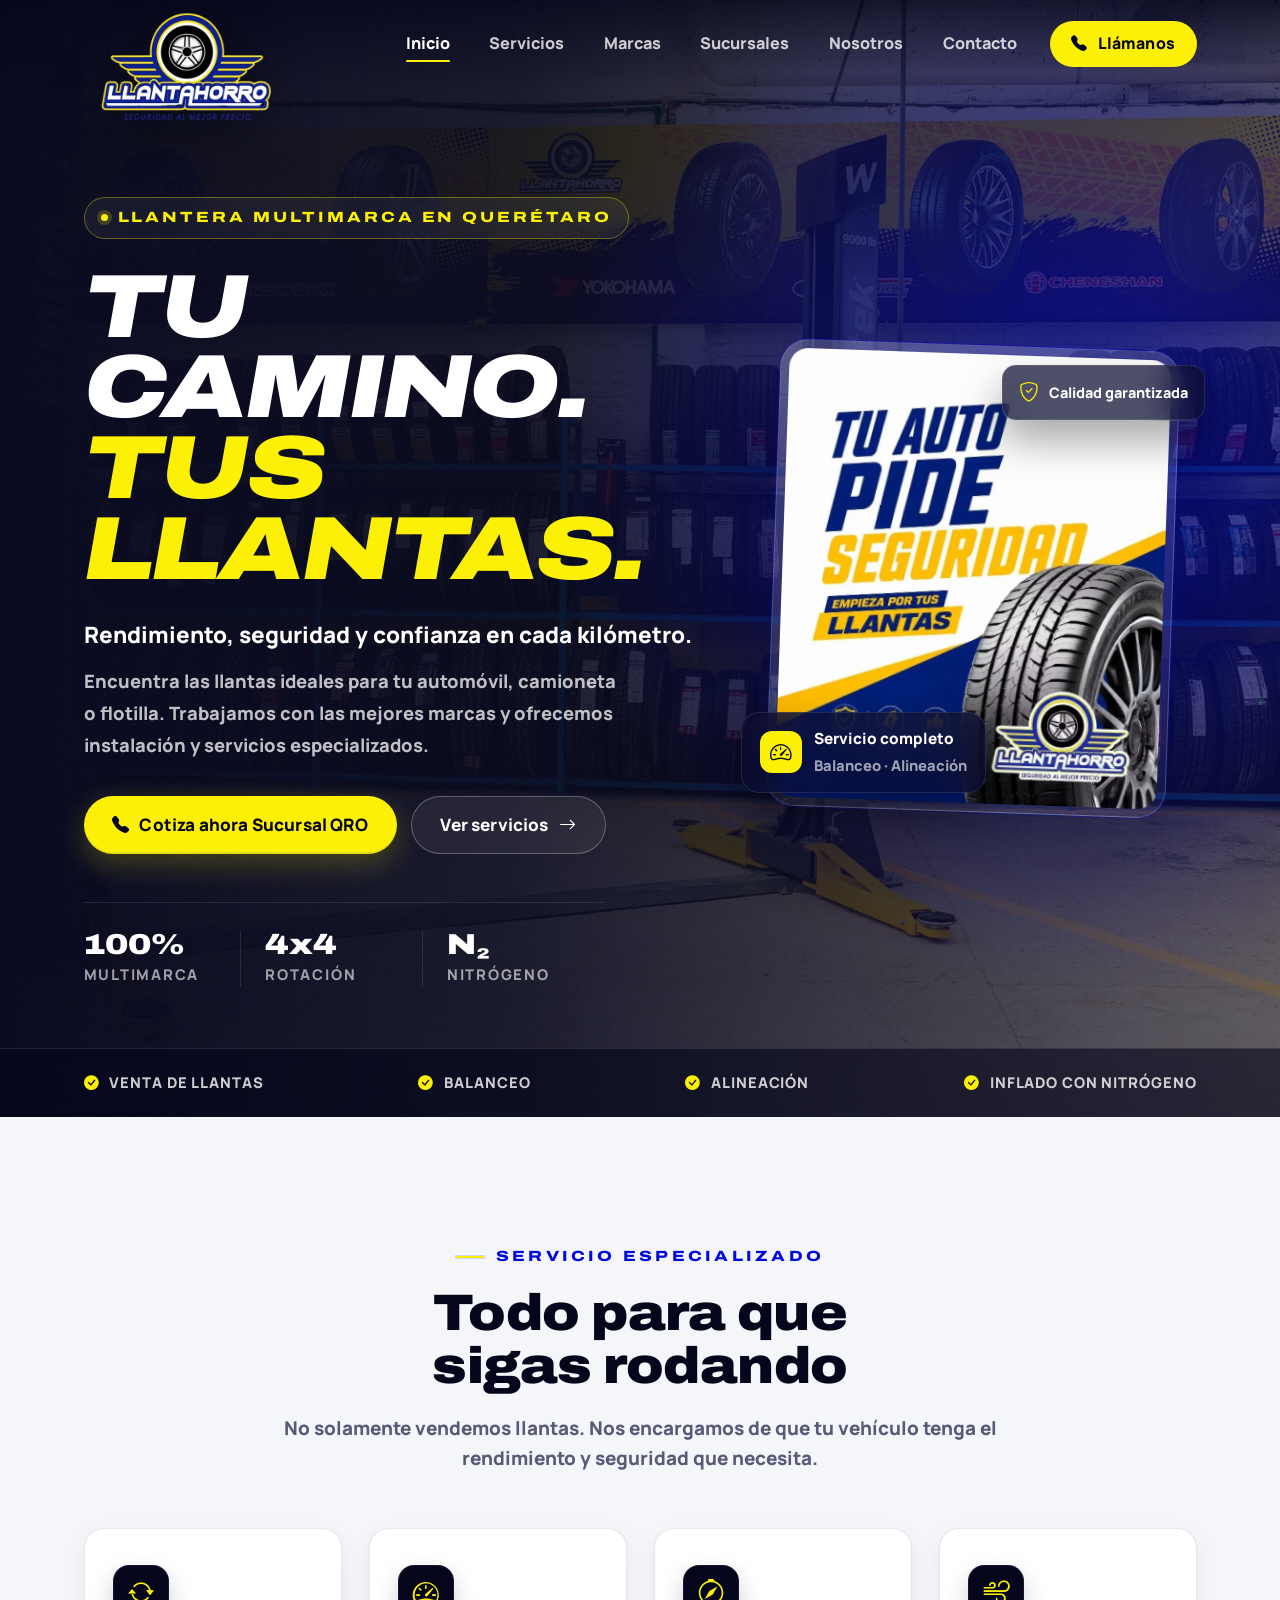
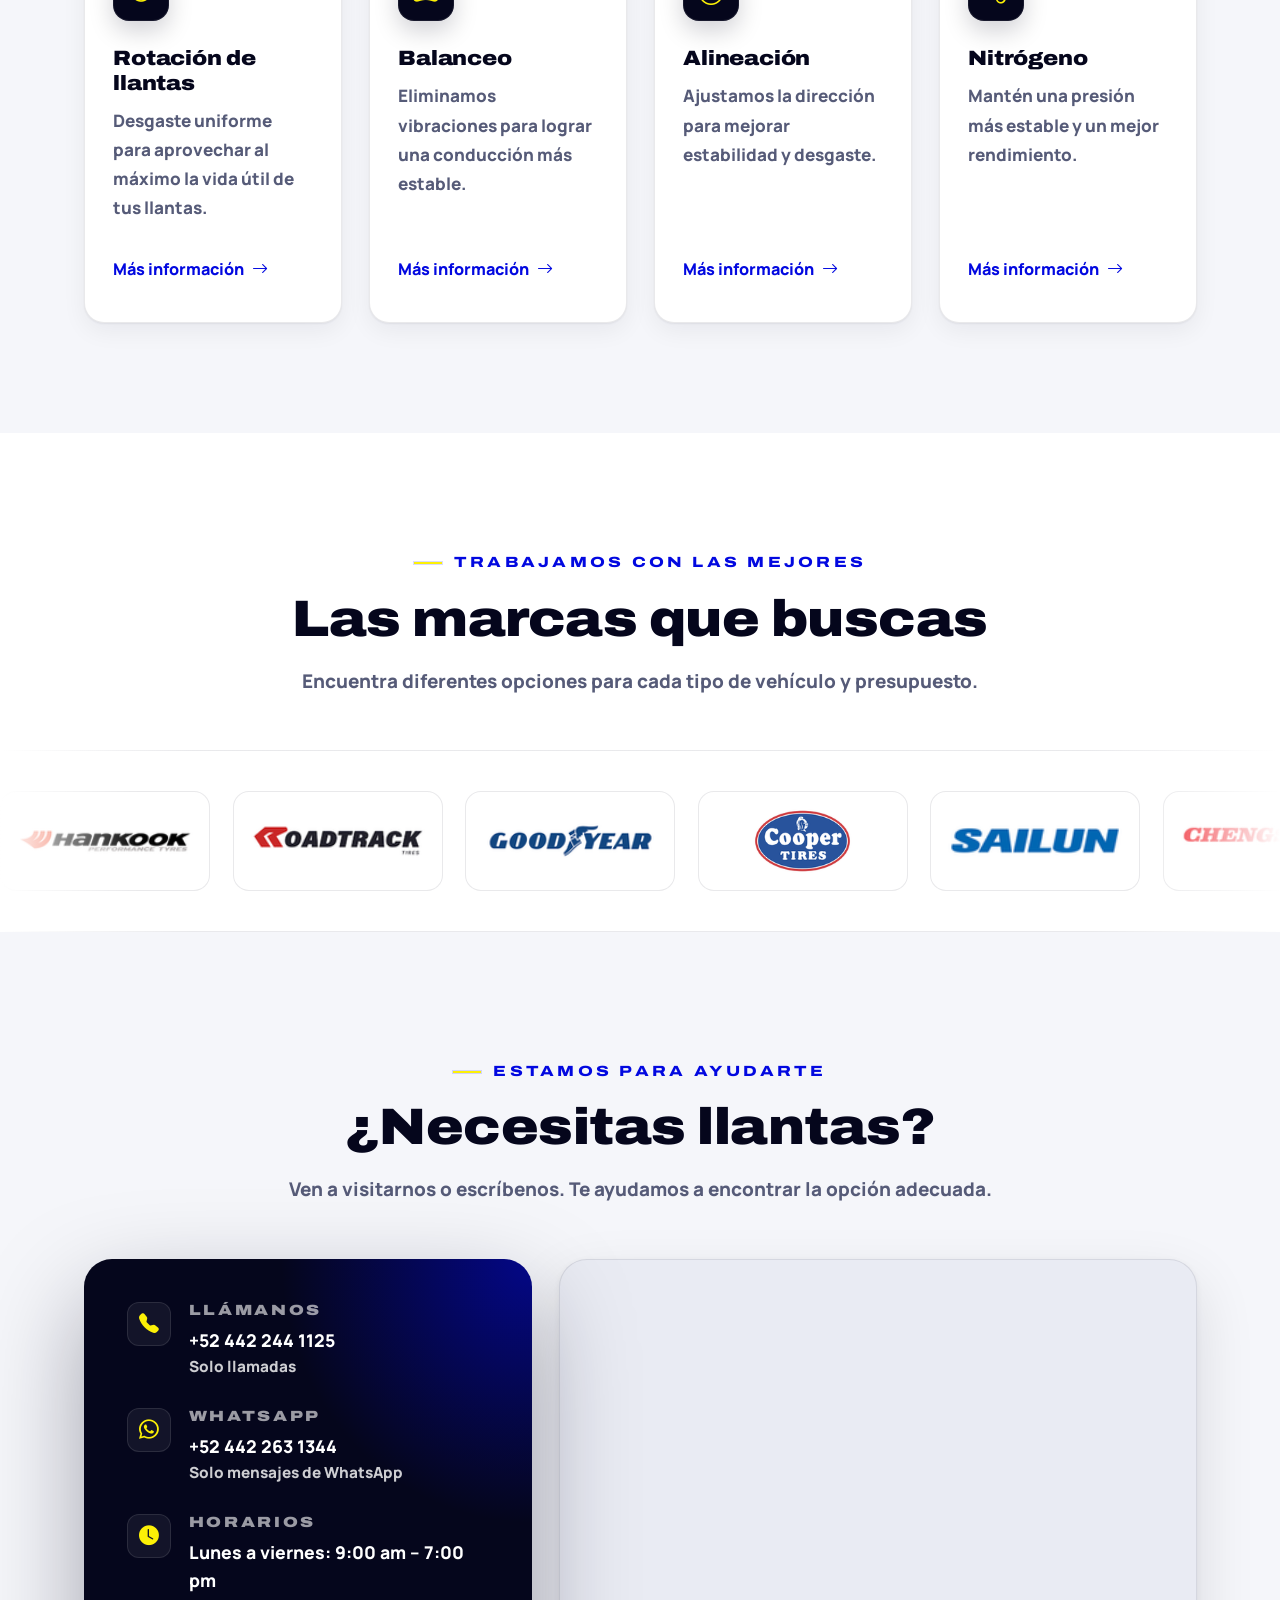
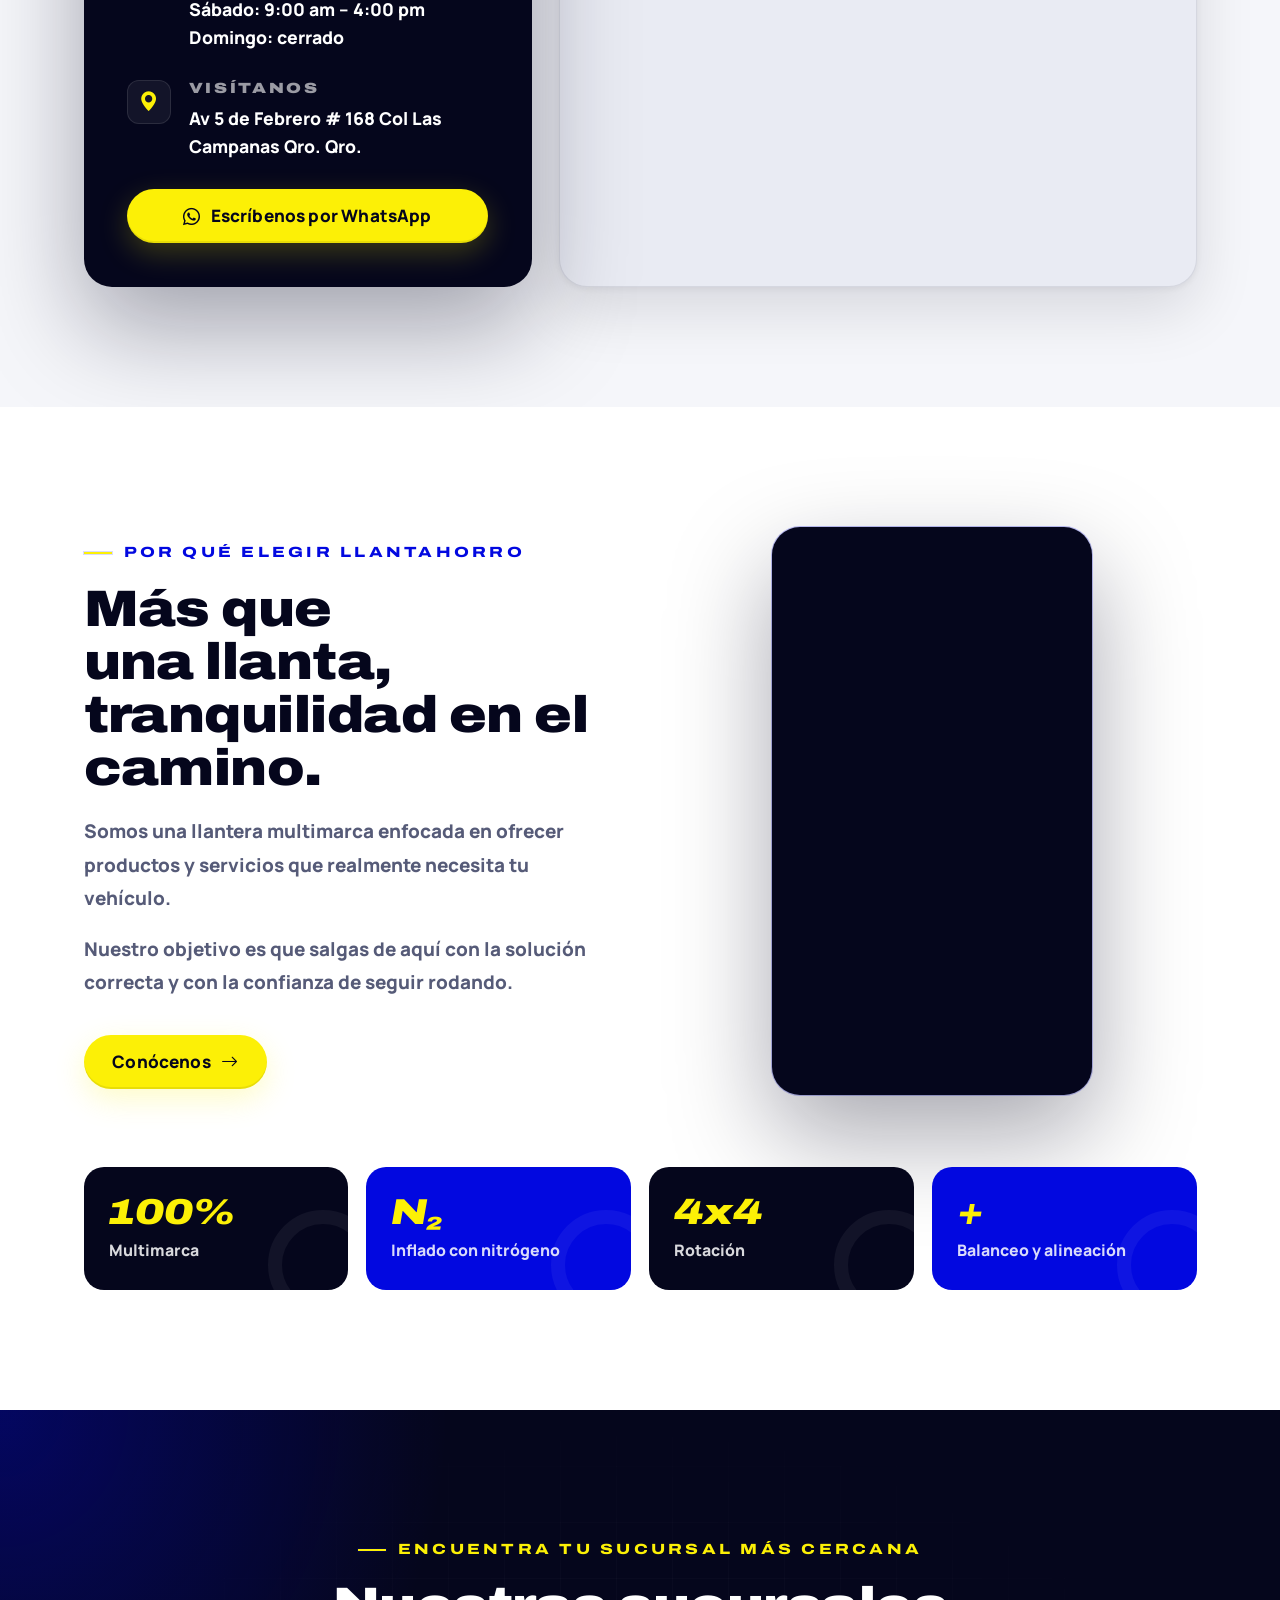
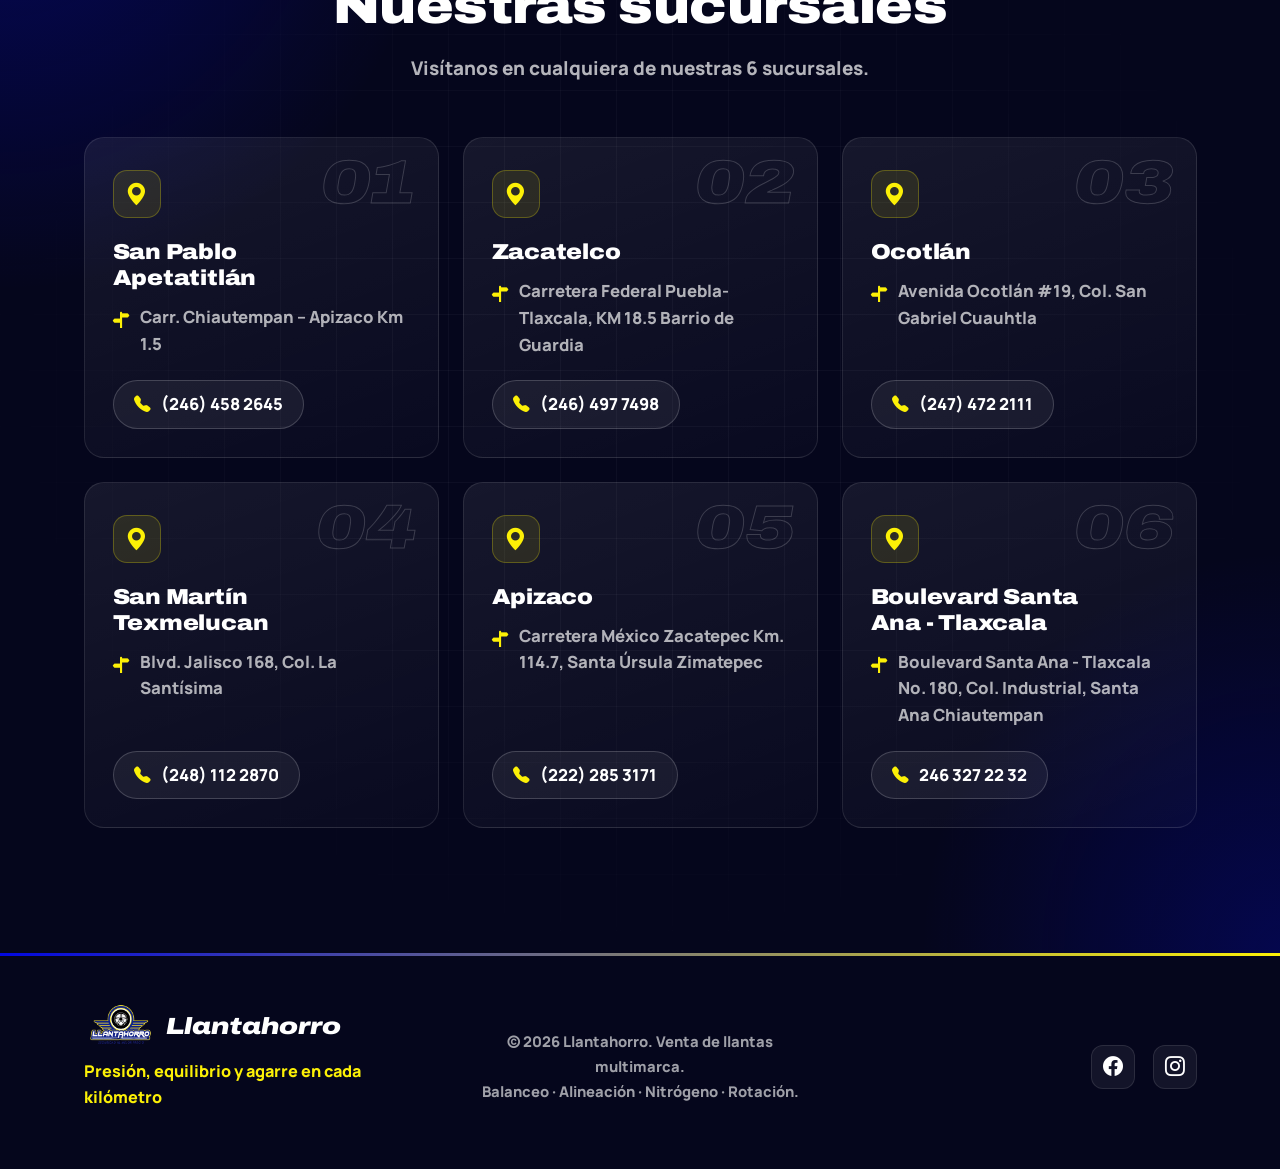
==== commit c6150aee: "Reordenar secciones de contacto y sucursales Co-Authored-By: Claude Opus 5.5 <noreply@anthropic.com>" ====
--- a/index.html
+++ b/index.html
@@ -8,7 +8,7 @@
   <meta name="description"
     content="Llantera multimarca en Querétaro. Venta de llantas, balanceo, alineación, inflado con nitrógeno y rotación. Av. 5 de Febrero 168, Col. Las Campanas. Llámanos al 442 244 1125.">
   <meta name="theme-color" content="#05061C">
-  <link rel="canonical" href="https://llantaahorroqro.com.mx/">
+  <link rel="canonical" href="https://llantahorroqro.com.mx/">
   <link rel="icon" type="image/png" href="images/logo-footer.png">
 
   <!-- Vista previa al compartir (WhatsApp, Facebook) -->
@@ -17,8 +17,8 @@
   <meta property="og:site_name" content="Llantahorro Querétaro">
   <meta property="og:title" content="Llantahorro Querétaro | Seguridad al mejor precio">
   <meta property="og:description" content="Llantas multimarca, alineación, balanceo y nitrógeno en Querétaro. Av. 5 de Febrero 168, Col. Las Campanas.">
-  <meta property="og:url" content="https://llantaahorroqro.com.mx/">
-  <meta property="og:image" content="https://llantaahorroqro.com.mx/images/og-llantahorro.jpg">
+  <meta property="og:url" content="https://llantahorroqro.com.mx/">
+  <meta property="og:image" content="https://llantahorroqro.com.mx/images/og-llantahorro.jpg">
   <meta property="og:image:width" content="1200">
   <meta property="og:image:height" content="630">
   <meta property="og:image:alt" content="Logotipo de Llantahorro sobre la sucursal de Querétaro">
@@ -31,9 +31,9 @@
     "@type": "TireShop",
     "name": "Llantahorro Querétaro",
     "slogan": "Seguridad al mejor precio",
-    "url": "https://llantaahorroqro.com.mx/",
-    "image": "https://llantaahorroqro.com.mx/images/og-llantahorro.jpg",
-    "logo": "https://llantaahorroqro.com.mx/images/logo-footer.png",
+    "url": "https://llantahorroqro.com.mx/",
+    "image": "https://llantahorroqro.com.mx/images/og-llantahorro.jpg",
+    "logo": "https://llantahorroqro.com.mx/images/logo-footer.png",
     "telephone": "+52 442 244 1125",
     "priceRange": "$$",
     "address": {
@@ -524,6 +524,288 @@
 
 
   <!-- =========================================
+     CONTACTO
+     ========================================= -->
+
+  <section id="contacto" class="section-contacto">
+
+    <div class="container">
+
+      <div class="text-center mb-5" data-reveal="up">
+
+        <div class="eyebrow">
+          ESTAMOS PARA AYUDARTE
+        </div>
+
+        <h2 class="section-title">
+          ¿Necesitas llantas?
+        </h2>
+
+        <p>
+          Ven a visitarnos o escríbenos.
+          Te ayudamos a encontrar la opción adecuada.
+        </p>
+
+      </div>
+
+
+      <div class="row g-4">
+
+        <div class="col-lg-5">
+
+          <div class="contacto-card" data-reveal="left">
+
+            <div class="contacto-item">
+
+              <i class="bi bi-telephone-fill"></i>
+
+              <div>
+
+                <h3>
+                  Llámanos
+                </h3>
+
+                <a href="tel:+524422441125">
+                  +52 442 244 1125
+                </a>
+                <span class="contacto-nota">Solo llamadas</span>
+
+              </div>
+
+            </div>
+
+
+            <div class="contacto-item">
+
+              <i class="bi bi-whatsapp"></i>
+
+              <div>
+
+                <h3>
+                  WhatsApp
+                </h3>
+
+                <a href="https://wa.me/524422631344?text=Hola%2C%20vi%20su%20p%C3%A1gina%20web%20y%20me%20gustar%C3%ADa%20informaci%C3%B3n%20sobre%20llantas%20y%20servicios." target="_blank" rel="noopener">
+                  +52 442 263 1344
+                </a>
+                <span class="contacto-nota">Solo mensajes de WhatsApp</span>
+
+              </div>
+
+            </div>
+
+
+            <div class="contacto-item">
+
+              <i class="bi bi-clock-fill"></i>
+
+              <div>
+
+                <h3>
+                  Horarios
+                </h3>
+
+                <p>
+                  Lunes a viernes:
+                  9:00 am – 7:00 pm
+                  <br>
+
+                  Sábado:
+                  9:00 am – 4:00 pm
+                  <br>
+
+                  Domingo:
+                  cerrado
+                </p>
+
+              </div>
+
+            </div>
+
+
+            <div class="contacto-item">
+
+              <i class="bi bi-geo-alt-fill"></i>
+
+              <div>
+
+                <h3>
+                  Visítanos
+                </h3>
+
+                <p> <a href="https://maps.app.goo.gl/YQYEY5u7Kh3EqXh98">
+                    Av 5 de Febrero # 168
+                    Col Las Campanas Qro. Qro.
+                  </a>
+                </p>
+
+              </div>
+
+            </div>
+
+
+            <a href="https://wa.me/524422631344?text=Hola%2C%20vi%20su%20p%C3%A1gina%20web%20y%20me%20gustar%C3%ADa%20informaci%C3%B3n%20sobre%20llantas%20y%20servicios." target="_blank" rel="noopener" class="btn btn-cta">
+
+              <i class="bi bi-whatsapp"></i>
+
+              Escríbenos por WhatsApp
+
+            </a>
+
+          </div>
+
+        </div>
+
+
+        <div class="col-lg-7" data-reveal="right">
+
+          <div class="mapa-wrap">
+
+            <iframe
+              src="https://www.google.com/maps/embed?pb=!1m18!1m12!1m3!1d3734.97287015286!2d-100.41551392397383!3d20.589165502730317!2m3!1f0!2f0!3f0!3m2!1i1024!2i768!4f13.1!3m3!1m2!1s0x85d35bf364f1d423%3A0x769a4d97ce28cc29!2sLLANTAHORRO%20QUER%C3%89TARO!5e0!3m2!1ses!2smx!4v1787264513700!5m2!1ses!2smx"
+              width="600" height="450" style="border:0;" allowfullscreen="" loading="lazy"
+              referrerpolicy="strict-origin-when-cross-origin"></iframe>
+
+          </div>
+
+        </div>
+
+      </div>
+
+    </div>
+
+  </section>
+
+
+  <!-- =========================================
+     NOSOTROS
+     ========================================= -->
+
+  <section id="nosotros" class="section-nosotros">
+
+    <div class="container">
+
+      <div class="row align-items-center g-5">
+
+        <div class="col-lg-6" data-reveal="left">
+
+          <div class="eyebrow">
+            POR QUÉ ELEGIR LLANTAHORRO
+          </div>
+
+          <h2 class="section-title">
+            Más que una llanta,
+            <br>
+            tranquilidad en el camino.
+          </h2>
+
+          <p>
+            Somos una llantera multimarca enfocada
+            en ofrecer productos y servicios que
+            realmente necesita tu vehículo.
+          </p>
+
+          <p>
+            Nuestro objetivo es que salgas de aquí
+            con la solución correcta y con la
+            confianza de seguir rodando.
+          </p>
+
+          <a href="#contacto" class="btn btn-cta mt-3">
+            Conócenos
+            <i class="bi bi-arrow-right"></i>
+          </a>
+
+        </div>
+
+
+        <div class="col-lg-6" data-reveal="right">
+
+          <div class="fb-reel-container">
+            <iframe
+              src="https://www.facebook.com/plugins/video.php?height=476&href=https%3A%2F%2Fwww.facebook.com%2Freel%2F1374063234816239%2F&show_text=false&width=267&t=0"
+              allowfullscreen allow="autoplay; clipboard-write; encrypted-media; picture-in-picture; web-share">
+            </iframe>
+          </div>
+
+        </div>
+
+      </div>
+
+
+      <div class="row g-3 mt-5">
+
+        <div class="col-6 col-lg-3" data-reveal="up" data-delay="0">
+
+          <div class="dato-card">
+
+            <span class="dato-numero">
+              100%
+            </span>
+
+            <span class="dato-texto">
+              Multimarca
+            </span>
+
+          </div>
+
+        </div>
+
+        <div class="col-6 col-lg-3" data-reveal="up" data-delay="100">
+
+          <div class="dato-card dato-card-alt">
+
+            <span class="dato-numero">
+              N₂
+            </span>
+
+            <span class="dato-texto">
+              Inflado con nitrógeno
+            </span>
+
+          </div>
+
+        </div>
+
+        <div class="col-6 col-lg-3" data-reveal="up" data-delay="200">
+
+          <div class="dato-card">
+
+            <span class="dato-numero">
+              4x4
+            </span>
+
+            <span class="dato-texto">
+              Rotación
+            </span>
+
+          </div>
+
+        </div>
+
+        <div class="col-6 col-lg-3" data-reveal="up" data-delay="300">
+
+          <div class="dato-card dato-card-alt">
+
+            <span class="dato-numero">
+              +
+            </span>
+
+            <span class="dato-texto">
+              Balanceo y alineación
+            </span>
+
+          </div>
+
+        </div>
+
+      </div>
+
+    </div>
+
+  </section>
+
+ <!-- =========================================
      SUCURSALES
      ========================================= -->
 
@@ -644,289 +926,7 @@
     </div>
 
   </section>
-
-
-  <!-- =========================================
-     NOSOTROS
-     ========================================= -->
-
-  <section id="nosotros" class="section-nosotros">
-
-    <div class="container">
-
-      <div class="row align-items-center g-5">
-
-        <div class="col-lg-6" data-reveal="left">
-
-          <div class="eyebrow">
-            POR QUÉ ELEGIR LLANTAHORRO
-          </div>
-
-          <h2 class="section-title">
-            Más que una llanta,
-            <br>
-            tranquilidad en el camino.
-          </h2>
-
-          <p>
-            Somos una llantera multimarca enfocada
-            en ofrecer productos y servicios que
-            realmente necesita tu vehículo.
-          </p>
-
-          <p>
-            Nuestro objetivo es que salgas de aquí
-            con la solución correcta y con la
-            confianza de seguir rodando.
-          </p>
-
-          <a href="#contacto" class="btn btn-cta mt-3">
-            Conócenos
-            <i class="bi bi-arrow-right"></i>
-          </a>
-
-        </div>
-
-
-        <div class="col-lg-6" data-reveal="right">
-
-          <div class="fb-reel-container">
-            <iframe
-              src="https://www.facebook.com/plugins/video.php?height=476&href=https%3A%2F%2Fwww.facebook.com%2Freel%2F1374063234816239%2F&show_text=false&width=267&t=0"
-              allowfullscreen allow="autoplay; clipboard-write; encrypted-media; picture-in-picture; web-share">
-            </iframe>
-          </div>
-
-        </div>
-
-      </div>
-
-
-      <div class="row g-3 mt-5">
-
-        <div class="col-6 col-lg-3" data-reveal="up" data-delay="0">
-
-          <div class="dato-card">
-
-            <span class="dato-numero">
-              100%
-            </span>
-
-            <span class="dato-texto">
-              Multimarca
-            </span>
-
-          </div>
-
-        </div>
-
-        <div class="col-6 col-lg-3" data-reveal="up" data-delay="100">
-
-          <div class="dato-card dato-card-alt">
-
-            <span class="dato-numero">
-              N₂
-            </span>
-
-            <span class="dato-texto">
-              Inflado con nitrógeno
-            </span>
-
-          </div>
-
-        </div>
-
-        <div class="col-6 col-lg-3" data-reveal="up" data-delay="200">
-
-          <div class="dato-card">
-
-            <span class="dato-numero">
-              4x4
-            </span>
-
-            <span class="dato-texto">
-              Rotación
-            </span>
-
-          </div>
-
-        </div>
-
-        <div class="col-6 col-lg-3" data-reveal="up" data-delay="300">
-
-          <div class="dato-card dato-card-alt">
-
-            <span class="dato-numero">
-              +
-            </span>
-
-            <span class="dato-texto">
-              Balanceo y alineación
-            </span>
-
-          </div>
-
-        </div>
-
-      </div>
-
-    </div>
-
-  </section>
-
-
-  <!-- =========================================
-     CONTACTO
-     ========================================= -->
-
-  <section id="contacto" class="section-contacto">
-
-    <div class="container">
-
-      <div class="text-center mb-5" data-reveal="up">
-
-        <div class="eyebrow">
-          ESTAMOS PARA AYUDARTE
-        </div>
-
-        <h2 class="section-title">
-          ¿Necesitas llantas?
-        </h2>
-
-        <p>
-          Ven a visitarnos o escríbenos.
-          Te ayudamos a encontrar la opción adecuada.
-        </p>
-
-      </div>
-
-
-      <div class="row g-4">
-
-        <div class="col-lg-5">
-
-          <div class="contacto-card" data-reveal="left">
-
-            <div class="contacto-item">
-
-              <i class="bi bi-telephone-fill"></i>
-
-              <div>
-
-                <h3>
-                  Llámanos
-                </h3>
-
-                <a href="tel:+524422441125">
-                  +52 442 244 1125
-                </a>
-                <span class="contacto-nota">Solo llamadas</span>
-
-              </div>
-
-            </div>
-
-
-            <div class="contacto-item">
-
-              <i class="bi bi-whatsapp"></i>
-
-              <div>
-
-                <h3>
-                  WhatsApp
-                </h3>
-
-                <a href="https://wa.me/524422631344?text=Hola%2C%20vi%20su%20p%C3%A1gina%20web%20y%20me%20gustar%C3%ADa%20informaci%C3%B3n%20sobre%20llantas%20y%20servicios." target="_blank" rel="noopener">
-                  +52 442 263 1344
-                </a>
-                <span class="contacto-nota">Solo mensajes de WhatsApp</span>
-
-              </div>
-
-            </div>
-
-
-            <div class="contacto-item">
-
-              <i class="bi bi-clock-fill"></i>
-
-              <div>
-
-                <h3>
-                  Horarios
-                </h3>
-
-                <p>
-                  Lunes a viernes:
-                  9:00 am – 7:00 pm
-                  <br>
-
-                  Sábado:
-                  9:00 am – 4:00 pm
-                  <br>
-
-                  Domingo:
-                  cerrado
-                </p>
-
-              </div>
-
-            </div>
-
-
-            <div class="contacto-item">
-
-              <i class="bi bi-geo-alt-fill"></i>
-
-              <div>
-
-                <h3>
-                  Visítanos
-                </h3>
-
-                <p> <a href="https://maps.app.goo.gl/YQYEY5u7Kh3EqXh98">
-                    Av 5 de Febrero # 168
-                    Col Las Campanas Qro. Qro.
-                  </a>
-                </p>
-
-              </div>
-
-            </div>
-
-
-            <a href="https://wa.me/524422631344?text=Hola%2C%20vi%20su%20p%C3%A1gina%20web%20y%20me%20gustar%C3%ADa%20informaci%C3%B3n%20sobre%20llantas%20y%20servicios." target="_blank" rel="noopener" class="btn btn-cta">
-
-              <i class="bi bi-whatsapp"></i>
-
-              Escríbenos por WhatsApp
-
-            </a>
-
-          </div>
-
-        </div>
-
-
-        <div class="col-lg-7" data-reveal="right">
-
-          <div class="mapa-wrap">
-
-            <iframe
-              src="https://www.google.com/maps/embed?pb=!1m18!1m12!1m3!1d3734.97287015286!2d-100.41551392397383!3d20.589165502730317!2m3!1f0!2f0!3f0!3m2!1i1024!2i768!4f13.1!3m3!1m2!1s0x85d35bf364f1d423%3A0x769a4d97ce28cc29!2sLLANTAHORRO%20QUER%C3%89TARO!5e0!3m2!1ses!2smx!4v1787264513700!5m2!1ses!2smx"
-              width="600" height="450" style="border:0;" allowfullscreen="" loading="lazy"
-              referrerpolicy="strict-origin-when-cross-origin"></iframe>
-
-          </div>
-
-        </div>
-
-      </div>
-
-    </div>
-
-  </section>
+ 
 
   <!-- =============== FOOTER =============== -->
   <footer class="footer">
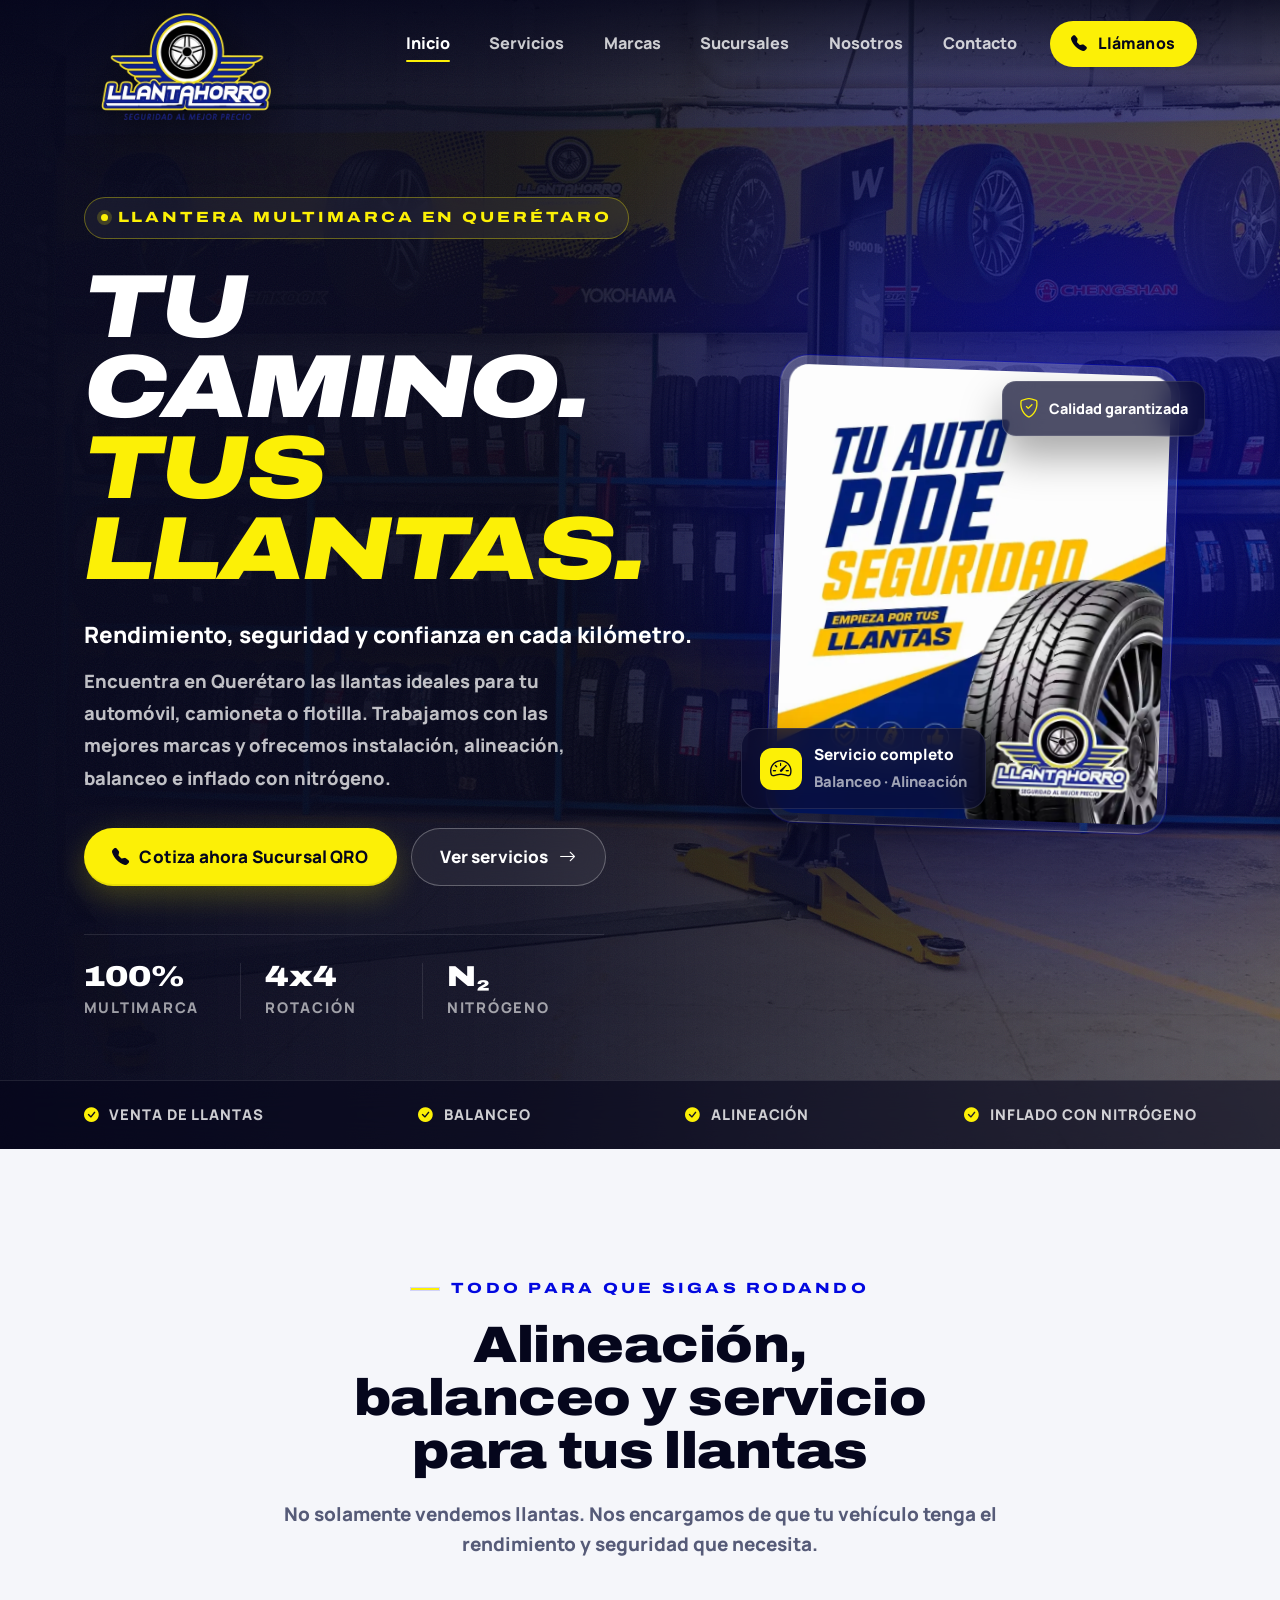
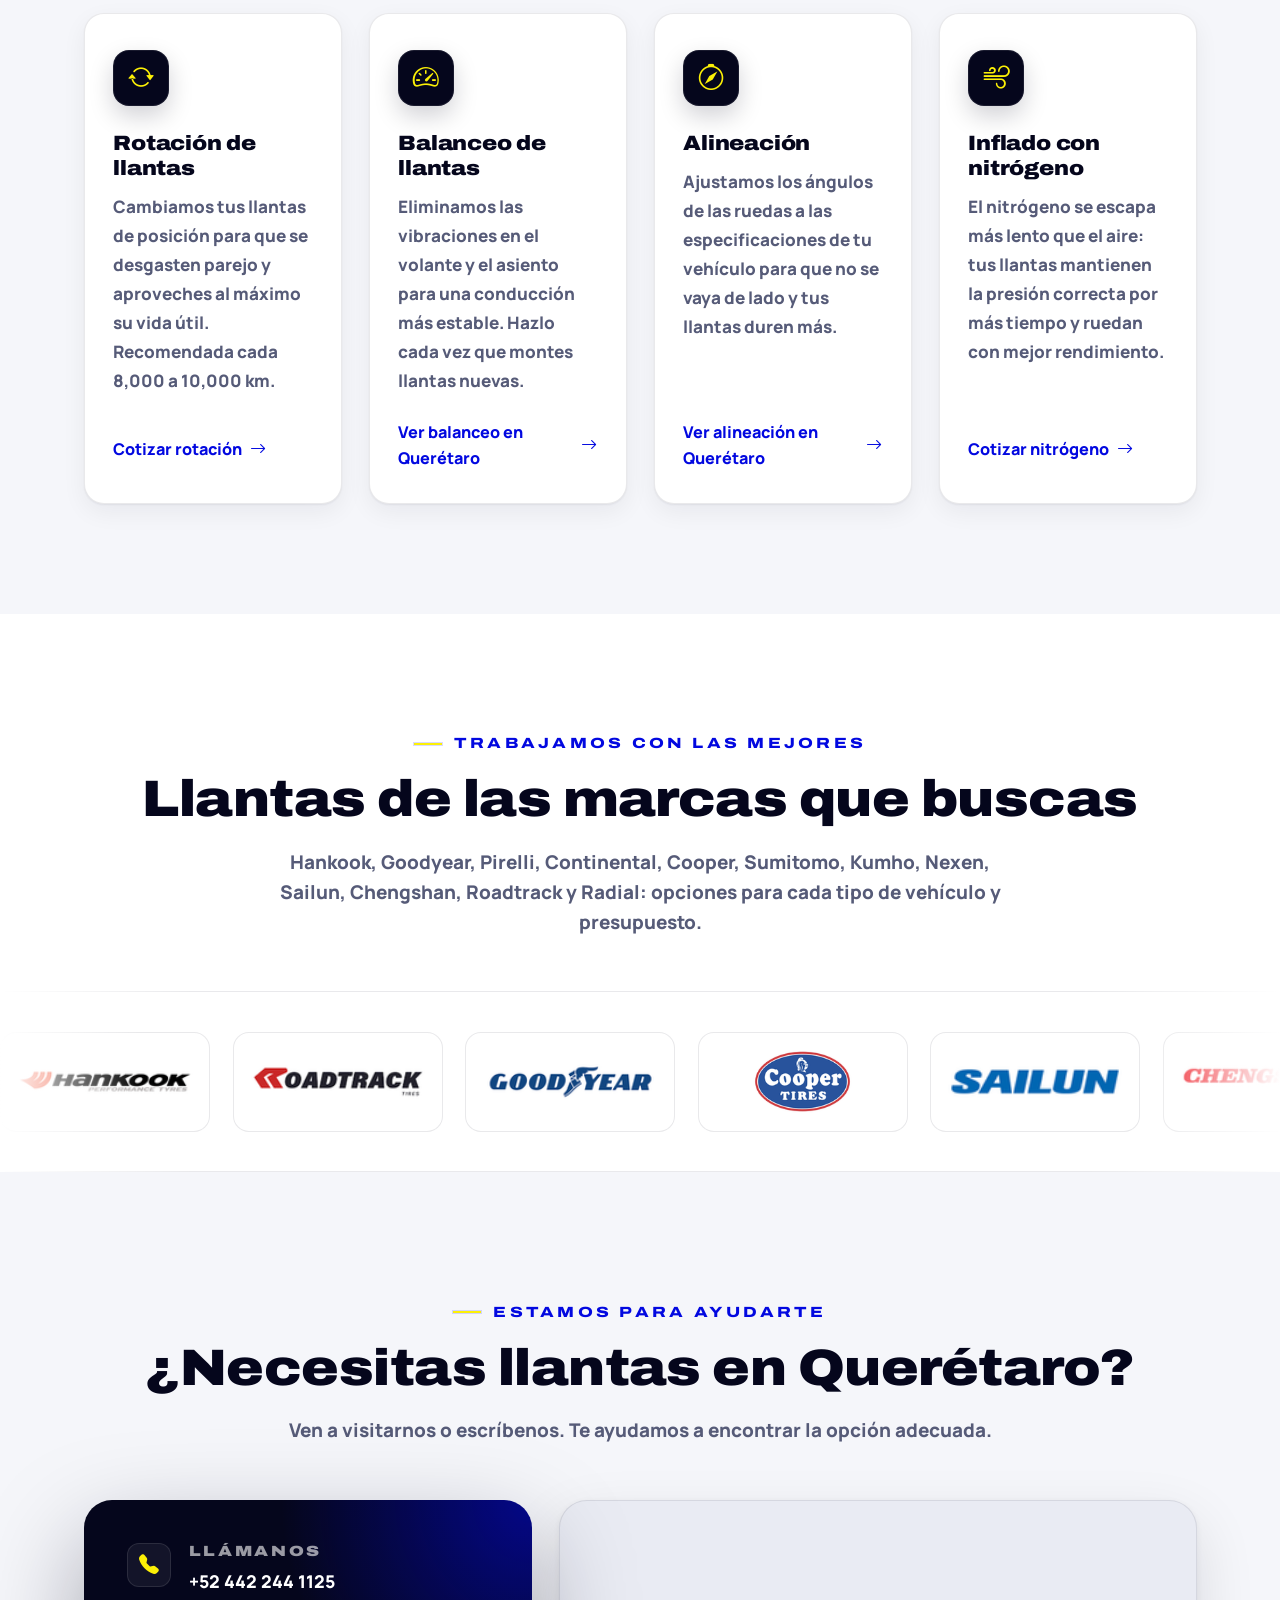
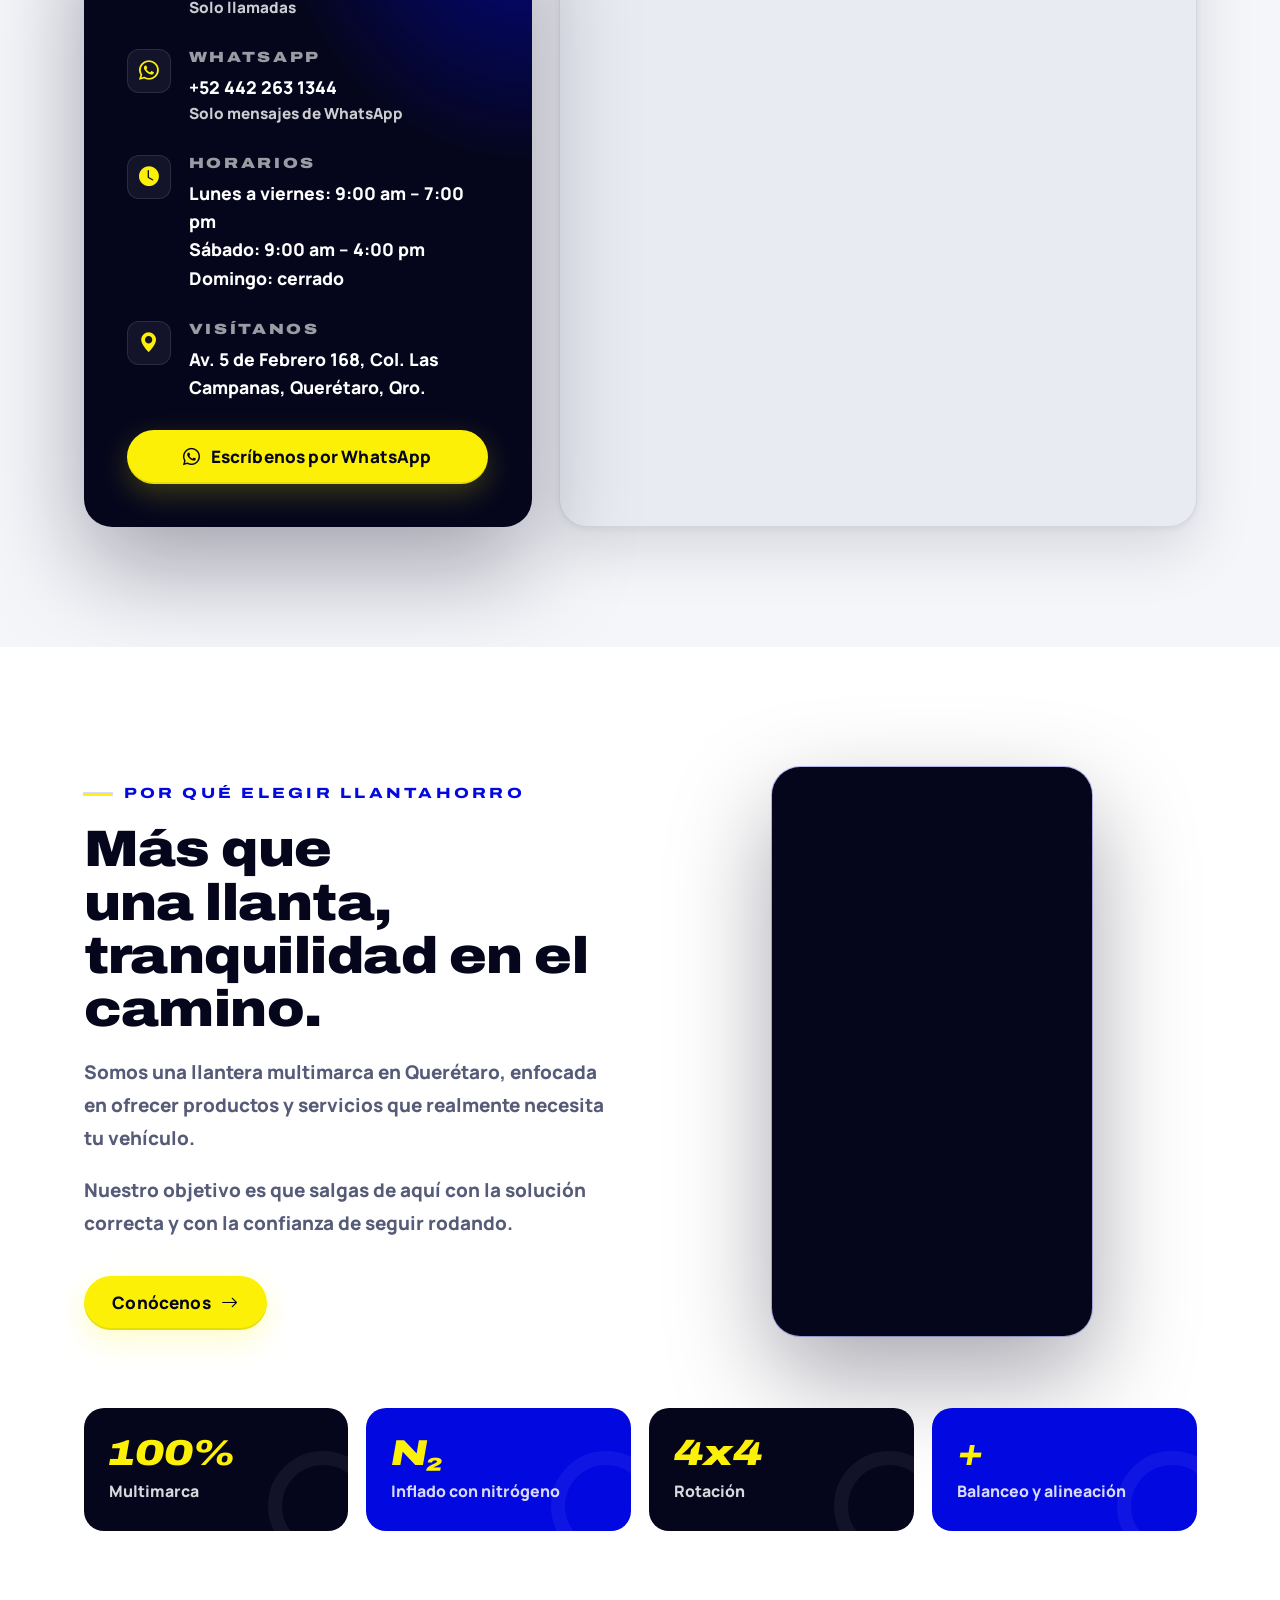
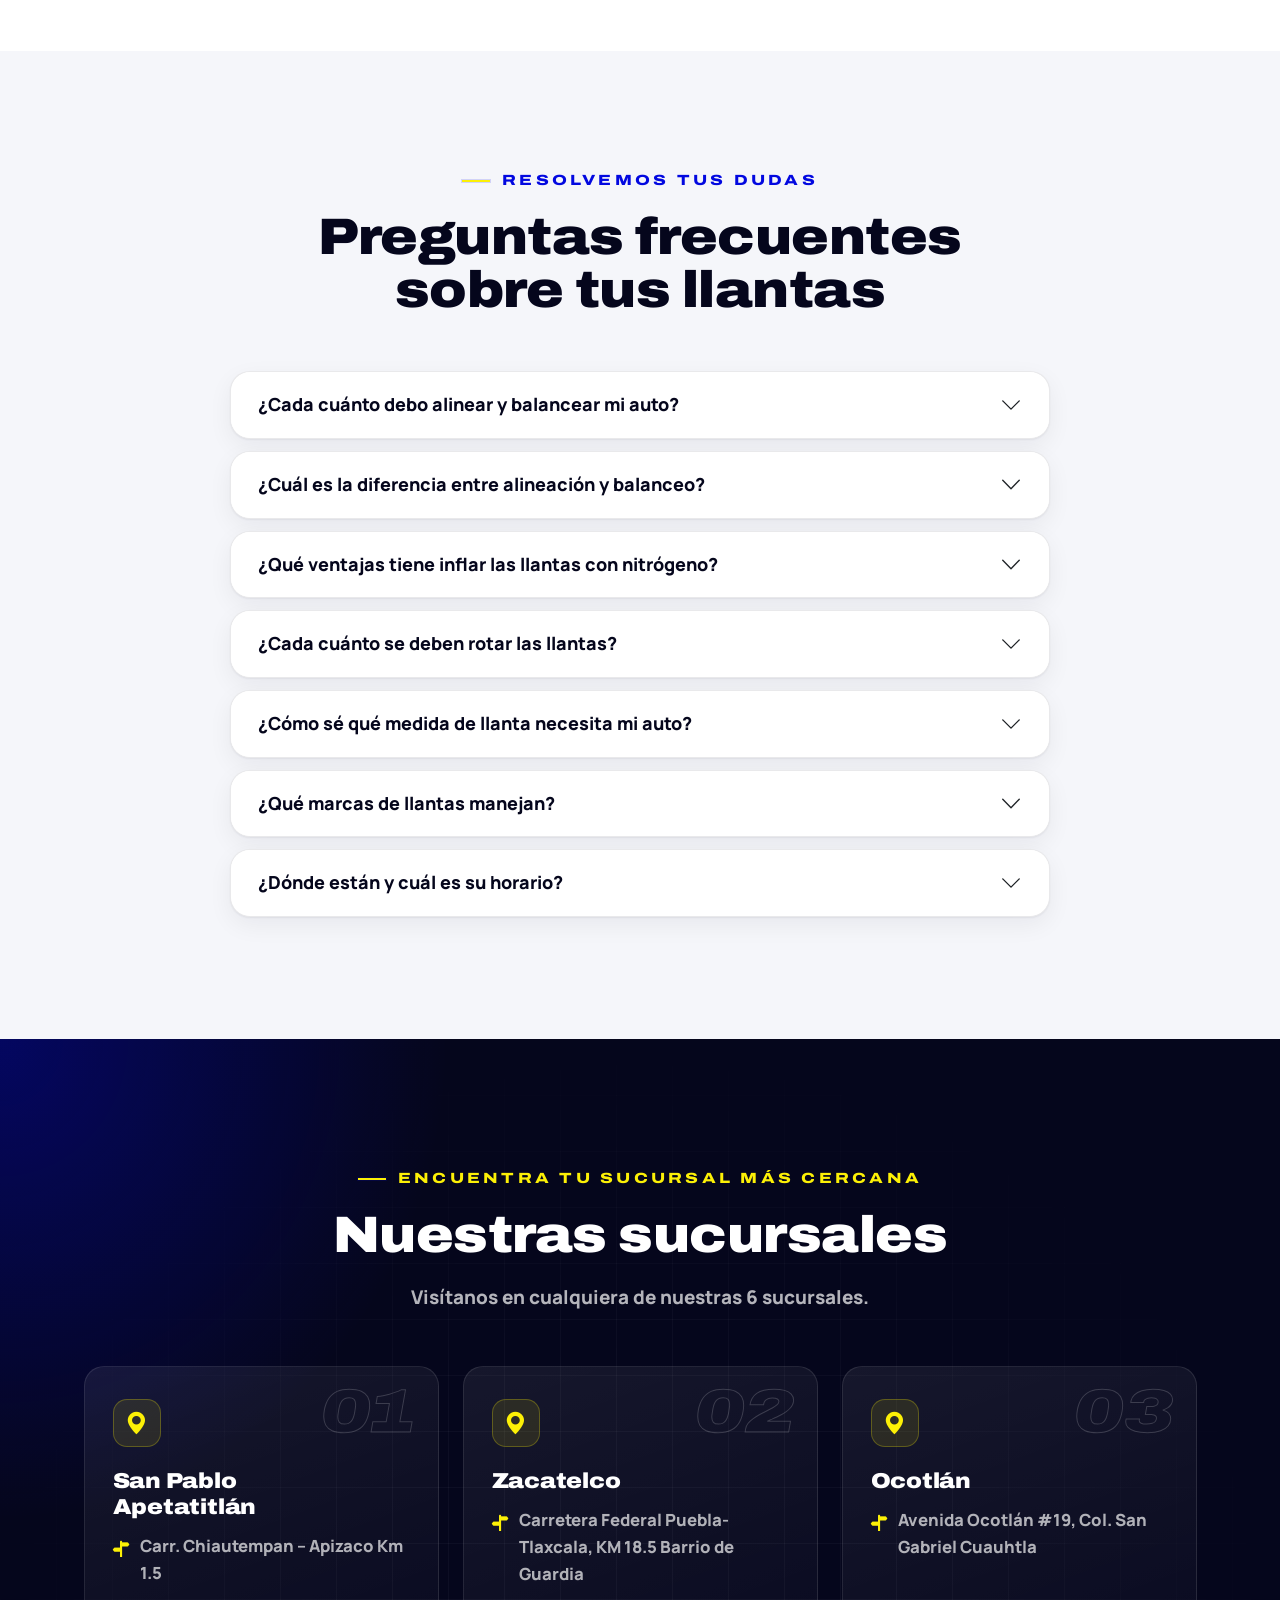
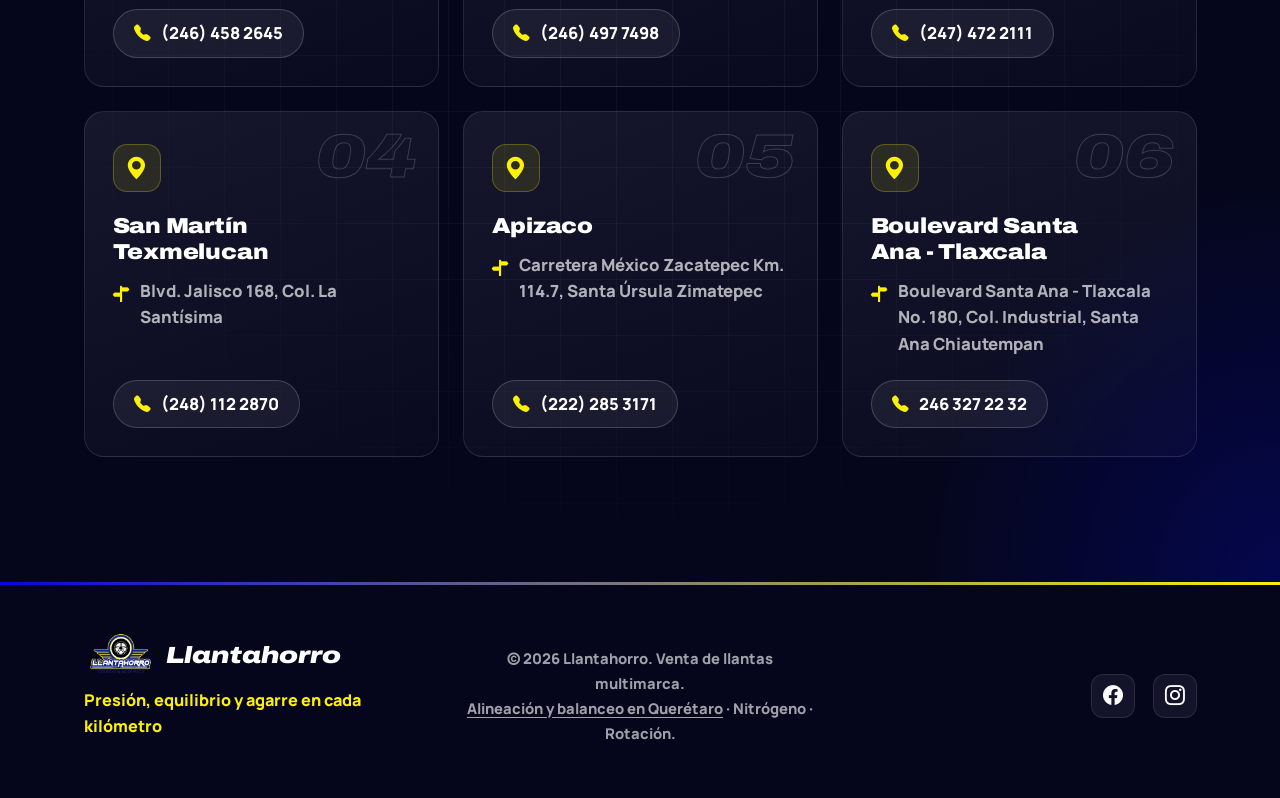
==== commit d0932243: "Mejorar SEO y agregar página de alineación y balanceo en Querétaro - H1, título y descripción con "l" ====
--- a/index.html
+++ b/index.html
@@ -4,12 +4,13 @@
 <head>
   <meta charset="UTF-8">
   <meta name="viewport" content="width=device-width, initial-scale=1.0">
-  <title>Llantahorro Querétaro | Llantas multimarca, alineación y balanceo</title>
+  <title>Llantas, alineación y balanceo en Querétaro | Llantahorro</title>
   <meta name="description"
-    content="Llantera multimarca en Querétaro. Venta de llantas, balanceo, alineación, inflado con nitrógeno y rotación. Av. 5 de Febrero 168, Col. Las Campanas. Llámanos al 442 244 1125.">
+    content="Llantera multimarca en Querétaro: llantas Hankook, Goodyear, Pirelli y más, alineación, balanceo y nitrógeno. Av. 5 de Febrero 168. Cotiza por WhatsApp.">
   <meta name="theme-color" content="#05061C">
   <link rel="canonical" href="https://llantahorroqro.com.mx/">
-  <link rel="icon" type="image/png" href="images/logo-footer.png">
+  <link rel="icon" type="image/png" sizes="192x192" href="images/favicon-192.png">
+  <link rel="apple-touch-icon" href="images/apple-touch-icon.png">
 
   <!-- Vista previa al compartir (WhatsApp, Facebook) -->
   <meta property="og:type" content="website">
@@ -28,62 +29,157 @@
   <script type="application/ld+json">
   {
     "@context": "https://schema.org",
-    "@type": "TireShop",
-    "name": "Llantahorro Querétaro",
-    "slogan": "Seguridad al mejor precio",
-    "url": "https://llantahorroqro.com.mx/",
-    "image": "https://llantahorroqro.com.mx/images/og-llantahorro.jpg",
-    "logo": "https://llantahorroqro.com.mx/images/logo-footer.png",
-    "telephone": "+52 442 244 1125",
-    "priceRange": "$$",
-    "address": {
-      "@type": "PostalAddress",
-      "streetAddress": "Av. 5 de Febrero 168, Col. Las Campanas",
-      "addressLocality": "Querétaro",
-      "addressRegion": "Qro.",
-      "addressCountry": "MX"
-    },
-    "geo": {
-      "@type": "GeoCoordinates",
-      "latitude": 20.589165,
-      "longitude": -100.415514
-    },
-    "hasMap": "https://maps.app.goo.gl/YQYEY5u7Kh3EqXh98",
-    "openingHoursSpecification": [
+    "@graph": [
       {
-        "@type": "OpeningHoursSpecification",
-        "dayOfWeek": ["Monday", "Tuesday", "Wednesday", "Thursday", "Friday"],
-        "opens": "09:00",
-        "closes": "19:00"
+        "@type": "TireShop",
+        "@id": "https://llantahorroqro.com.mx/#negocio",
+        "name": "Llantahorro Querétaro",
+        "slogan": "Seguridad al mejor precio",
+        "description": "Llantera multimarca en Querétaro: venta de llantas, alineación, balanceo, rotación e inflado con nitrógeno.",
+        "url": "https://llantahorroqro.com.mx/",
+        "image": "https://llantahorroqro.com.mx/images/og-llantahorro.jpg",
+        "logo": "https://llantahorroqro.com.mx/images/logo-footer.png",
+        "telephone": "+52 442 244 1125",
+        "priceRange": "$$",
+        "currenciesAccepted": "MXN",
+        "address": {
+          "@type": "PostalAddress",
+          "streetAddress": "Av. 5 de Febrero 168, Col. Las Campanas",
+          "addressLocality": "Santiago de Querétaro",
+          "addressRegion": "Qro.",
+          "addressCountry": "MX"
+        },
+        "geo": {
+          "@type": "GeoCoordinates",
+          "latitude": 20.589165,
+          "longitude": -100.415514
+        },
+        "hasMap": "https://maps.app.goo.gl/YQYEY5u7Kh3EqXh98",
+        "areaServed": [
+          { "@type": "City", "name": "Santiago de Querétaro" }
+        ],
+        "openingHoursSpecification": [
+          {
+            "@type": "OpeningHoursSpecification",
+            "dayOfWeek": ["Monday", "Tuesday", "Wednesday", "Thursday", "Friday"],
+            "opens": "09:00",
+            "closes": "19:00"
+          },
+          {
+            "@type": "OpeningHoursSpecification",
+            "dayOfWeek": "Saturday",
+            "opens": "09:00",
+            "closes": "16:00"
+          }
+        ],
+        "contactPoint": [
+          {
+            "@type": "ContactPoint",
+            "telephone": "+52 442 244 1125",
+            "contactType": "customer service",
+            "description": "Solo llamadas",
+            "areaServed": "MX",
+            "availableLanguage": "Spanish"
+          },
+          {
+            "@type": "ContactPoint",
+            "telephone": "+52 442 263 1344",
+            "contactType": "customer service",
+            "description": "Solo WhatsApp",
+            "areaServed": "MX",
+            "availableLanguage": "Spanish"
+          }
+        ],
+        "hasOfferCatalog": {
+          "@type": "OfferCatalog",
+          "name": "Llantas y servicios",
+          "itemListElement": [
+            { "@type": "Offer", "itemOffered": { "@type": "Service", "name": "Venta de llantas multimarca" } },
+            { "@type": "Offer", "itemOffered": { "@type": "Service", "name": "Alineación" } },
+            { "@type": "Offer", "itemOffered": { "@type": "Service", "name": "Balanceo" } },
+            { "@type": "Offer", "itemOffered": { "@type": "Service", "name": "Rotación de llantas" } },
+            { "@type": "Offer", "itemOffered": { "@type": "Service", "name": "Inflado con nitrógeno" } }
+          ]
+        },
+        "brand": [
+          "Hankook", "Goodyear", "Pirelli", "Continental", "Cooper", "Sumitomo",
+          "Kumho", "Nexen", "Sailun", "Chengshan", "Roadtrack", "Radial"
+        ],
+        "sameAs": [
+          "https://www.facebook.com/share/1Gv1kbUiUR/",
+          "https://www.instagram.com/llantahorro.queretaro"
+        ]
       },
       {
-        "@type": "OpeningHoursSpecification",
-        "dayOfWeek": "Saturday",
-        "opens": "09:00",
-        "closes": "16:00"
-      }
-    ],
-    "contactPoint": [
-      {
-        "@type": "ContactPoint",
-        "telephone": "+52 442 244 1125",
-        "contactType": "customer service",
-        "description": "Solo llamadas",
-        "areaServed": "MX",
-        "availableLanguage": "Spanish"
+        "@type": "WebSite",
+        "@id": "https://llantahorroqro.com.mx/#sitio",
+        "url": "https://llantahorroqro.com.mx/",
+        "name": "Llantahorro Querétaro",
+        "inLanguage": "es-MX",
+        "publisher": { "@id": "https://llantahorroqro.com.mx/#negocio" }
       },
       {
-        "@type": "ContactPoint",
-        "telephone": "+52 442 263 1344",
-        "contactType": "customer service",
-        "description": "Solo WhatsApp",
-        "areaServed": "MX",
-        "availableLanguage": "Spanish"
+        "@type": "FAQPage",
+        "@id": "https://llantahorroqro.com.mx/#preguntas",
+        "mainEntity": [
+          {
+            "@type": "Question",
+            "name": "¿Cada cuánto debo alinear y balancear mi auto?",
+            "acceptedAnswer": {
+              "@type": "Answer",
+              "text": "Como regla general, cada 10,000 km o cada 6 meses. También conviene hacerlo al montar llantas nuevas, después de un golpe fuerte en un bache o si notas que el volante vibra o el auto se va hacia un lado."
+            }
+          },
+          {
+            "@type": "Question",
+            "name": "¿Cuál es la diferencia entre alineación y balanceo?",
+            "acceptedAnswer": {
+              "@type": "Answer",
+              "text": "La alineación ajusta los ángulos de las ruedas para que el auto vaya derecho y las llantas se desgasten parejo. El balanceo reparte el peso de cada llanta con contrapesos para eliminar vibraciones. Son servicios distintos y se complementan."
+            }
+          },
+          {
+            "@type": "Question",
+            "name": "¿Qué ventajas tiene inflar las llantas con nitrógeno?",
+            "acceptedAnswer": {
+              "@type": "Answer",
+              "text": "El nitrógeno se escapa más lento que el aire, así que la presión correcta se mantiene por más tiempo. Eso ayuda a que las llantas se desgasten parejo y a cuidar el rendimiento de combustible."
+            }
+          },
+          {
+            "@type": "Question",
+            "name": "¿Cada cuánto se deben rotar las llantas?",
+            "acceptedAnswer": {
+              "@type": "Answer",
+              "text": "Aproximadamente cada 8,000 a 10,000 km, o según lo que indique el manual de tu vehículo. Rotarlas hace que las cuatro se desgasten por igual y duren más."
+            }
+          },
+          {
+            "@type": "Question",
+            "name": "¿Cómo sé qué medida de llanta necesita mi auto?",
+            "acceptedAnswer": {
+              "@type": "Answer",
+              "text": "La medida viene en el costado de la llanta, por ejemplo 205/55 R16, y también en la etiqueta del marco de la puerta del conductor. Mándanos una foto por WhatsApp al 442 263 1344 y te cotizamos."
+            }
+          },
+          {
+            "@type": "Question",
+            "name": "¿Qué marcas de llantas manejan?",
+            "acceptedAnswer": {
+              "@type": "Answer",
+              "text": "Somos llantera multimarca: Hankook, Goodyear, Pirelli, Continental, Cooper, Sumitomo, Kumho, Nexen, Sailun, Chengshan, Roadtrack y Radial, con opciones para auto, camioneta y flotilla."
+            }
+          },
+          {
+            "@type": "Question",
+            "name": "¿Dónde están y cuál es su horario?",
+            "acceptedAnswer": {
+              "@type": "Answer",
+              "text": "Estamos en Av. 5 de Febrero 168, Col. Las Campanas, Querétaro. Abrimos de lunes a viernes de 9:00 am a 7:00 pm y los sábados de 9:00 am a 4:00 pm. Los domingos está cerrado."
+            }
+          }
+        ]
       }
-    ],
-    "sameAs": [
-      "https://www.facebook.com/share/1Gv1kbUiUR/",
-      "https://www.instagram.com/llantahorro.queretaro"
     ]
   }
   </script>
@@ -135,23 +231,23 @@
     <div class="container position-relative">
       <div class="row align-items-center">
         <div class="col-lg-7 mt-4">
-          <div class="hero-badge">
+          <h1 class="hero-badge">
             <span></span>
-            LLANTERA MULTIMARCA EN QUERÉTARO
-          </div>
-          <h1 class="hero-title">
+            Llantera multimarca en Querétaro
+          </h1>
+          <p class="hero-title">
             TU CAMINO.
             <br>
             <strong>TUS LLANTAS.</strong>
-          </h1>
+          </p>
           <p class="hero-subtitle">
             Rendimiento, seguridad y confianza en cada kilómetro.
           </p>
           <p class="hero-description">
-            Encuentra las llantas ideales para tu automóvil,
+            Encuentra en Querétaro las llantas ideales para tu automóvil,
             camioneta o flotilla. Trabajamos con las mejores
-            marcas y ofrecemos instalación y servicios
-            especializados.
+            marcas y ofrecemos instalación, alineación, balanceo
+            e inflado con nitrógeno.
           </p>
 
           <div class="hero-buttons">
@@ -263,11 +359,11 @@
       <div class="text-center mb-5" data-reveal="up">
 
         <div class="eyebrow">
-          SERVICIO ESPECIALIZADO
+          TODO PARA QUE SIGAS RODANDO
         </div>
 
         <h2 class="section-title">
-          Todo para que sigas rodando
+          Alineación, balanceo y servicio para tus llantas
         </h2>
 
         <p class="section-description">
@@ -292,12 +388,13 @@
             </h3>
 
             <p>
-              Desgaste uniforme para aprovechar
-              al máximo la vida útil de tus llantas.
+              Cambiamos tus llantas de posición para que
+              se desgasten parejo y aproveches al máximo
+              su vida útil. Recomendada cada 8,000 a 10,000 km.
             </p>
 
             <a href="#contacto" class="service-link">
-              Más información
+              Cotizar rotación
               <i class="bi bi-arrow-right"></i>
             </a>
 
@@ -314,16 +411,17 @@
             </div>
 
             <h3>
-              Balanceo
+              Balanceo de llantas
             </h3>
 
             <p>
-              Eliminamos vibraciones para lograr
-              una conducción más estable.
+              Eliminamos las vibraciones en el volante y el
+              asiento para una conducción más estable. Hazlo
+              cada vez que montes llantas nuevas.
             </p>
 
-            <a href="#contacto" class="service-link">
-              Más información
+            <a href="/alineacion-y-balanceo-queretaro/" class="service-link">
+              Ver balanceo en Querétaro
               <i class="bi bi-arrow-right"></i>
             </a>
 
@@ -345,12 +443,13 @@
             </h3>
 
             <p>
-              Ajustamos la dirección para mejorar
-              estabilidad y desgaste.
+              Ajustamos los ángulos de las ruedas a las
+              especificaciones de tu vehículo para que no se
+              vaya de lado y tus llantas duren más.
             </p>
 
-            <a href="#contacto" class="service-link">
-              Más información
+            <a href="/alineacion-y-balanceo-queretaro/" class="service-link">
+              Ver alineación en Querétaro
               <i class="bi bi-arrow-right"></i>
             </a>
 
@@ -368,16 +467,17 @@
             </div>
 
             <h3>
-              Nitrógeno
+              Inflado con nitrógeno
             </h3>
 
             <p>
-              Mantén una presión más estable
-              y un mejor rendimiento.
+              El nitrógeno se escapa más lento que el aire:
+              tus llantas mantienen la presión correcta por
+              más tiempo y ruedan con mejor rendimiento.
             </p>
 
             <a href="#contacto" class="service-link">
-              Más información
+              Cotizar nitrógeno
               <i class="bi bi-arrow-right"></i>
             </a>
 
@@ -407,12 +507,13 @@
         </div>
 
         <h2 class="section-title">
-          Las marcas que buscas
+          Llantas de las marcas que buscas
         </h2>
 
         <p class="section-description">
-          Encuentra diferentes opciones para
-          cada tipo de vehículo y presupuesto.
+          Hankook, Goodyear, Pirelli, Continental, Cooper,
+          Sumitomo, Kumho, Nexen, Sailun, Chengshan, Roadtrack
+          y Radial: opciones para cada tipo de vehículo y presupuesto.
         </p>
 
       </div>
@@ -424,96 +525,96 @@
       <div class="marquee-track">
 
         <div class="marquee-item">
-          <img src="images/marcas/logo-01.png" alt="Marca de llantas" loading="lazy">
-        </div>
-
-        <div class="marquee-item">
-          <img src="images/marcas/logo-02.png" alt="Marca de llantas" loading="lazy">
-        </div>
-
-        <div class="marquee-item">
-          <img src="images/marcas/logo-03.png" alt="Marca de llantas" loading="lazy">
-        </div>
-
-        <div class="marquee-item">
-          <img src="images/marcas/logo-04.png" alt="Marca de llantas" loading="lazy">
-        </div>
-
-        <div class="marquee-item">
-          <img src="images/marcas/logo-05.png" alt="Marca de llantas" loading="lazy">
-        </div>
-
-        <div class="marquee-item">
-          <img src="images/marcas/logo-06.png" alt="Marca de llantas" loading="lazy">
-        </div>
-
-        <div class="marquee-item">
-          <img src="images/marcas/logo-07.png" alt="Marca de llantas" loading="lazy">
-        </div>
-
-        <div class="marquee-item">
-          <img src="images/marcas/logo-08.png" alt="Marca de llantas" loading="lazy">
-        </div>
-        <div class="marquee-item">
-          <img src="images/marcas/logo-09.png" alt="Marca de llantas" loading="lazy">
-        </div>
-
-        <div class="marquee-item">
-          <img src="images/marcas/logo-10.png" alt="Marca de llantas" loading="lazy">
-        </div>
-
-        <div class="marquee-item">
-          <img src="images/marcas/logo-11.png" alt="Marca de llantas" loading="lazy">
-        </div>
-
-        <div class="marquee-item">
-          <img src="images/marcas/logo-12.png" alt="Marca de llantas" loading="lazy">
-        </div>
-        <div class="marquee-item">
-          <img src="images/marcas/logo-01.png" alt="Marca de llantas" loading="lazy">
-        </div>
-
-        <div class="marquee-item">
-          <img src="images/marcas/logo-02.png" alt="Marca de llantas" loading="lazy">
-        </div>
-
-        <div class="marquee-item">
-          <img src="images/marcas/logo-03.png" alt="Marca de llantas" loading="lazy">
-        </div>
-
-        <div class="marquee-item">
-          <img src="images/marcas/logo-04.png" alt="Marca de llantas" loading="lazy">
-        </div>
-
-        <div class="marquee-item">
-          <img src="images/marcas/logo-05.png" alt="Marca de llantas" loading="lazy">
-        </div>
-
-        <div class="marquee-item">
-          <img src="images/marcas/logo-06.png" alt="Marca de llantas" loading="lazy">
-        </div>
-
-        <div class="marquee-item">
-          <img src="images/marcas/logo-07.png" alt="Marca de llantas" loading="lazy">
-        </div>
-
-        <div class="marquee-item">
-          <img src="images/marcas/logo-08.png" alt="Marca de llantas" loading="lazy">
-        </div>
-        <div class="marquee-item">
-          <img src="images/marcas/logo-09.png" alt="Marca de llantas" loading="lazy">
-        </div>
-
-        <div class="marquee-item">
-          <img src="images/marcas/logo-10.png" alt="Marca de llantas" loading="lazy">
-        </div>
-
-        <div class="marquee-item">
-          <img src="images/marcas/logo-11.png" alt="Marca de llantas" loading="lazy">
-        </div>
-
-        <div class="marquee-item">
-          <img src="images/marcas/logo-12.png" alt="Marca de llantas" loading="lazy">
+          <img src="images/marcas/logo-01.png" alt="Llantas Hankook" loading="lazy">
+        </div>
+
+        <div class="marquee-item">
+          <img src="images/marcas/logo-02.png" alt="Llantas Roadtrack" loading="lazy">
+        </div>
+
+        <div class="marquee-item">
+          <img src="images/marcas/logo-03.png" alt="Llantas Goodyear" loading="lazy">
+        </div>
+
+        <div class="marquee-item">
+          <img src="images/marcas/logo-04.png" alt="Llantas Cooper Tires" loading="lazy">
+        </div>
+
+        <div class="marquee-item">
+          <img src="images/marcas/logo-05.png" alt="Llantas Sailun" loading="lazy">
+        </div>
+
+        <div class="marquee-item">
+          <img src="images/marcas/logo-06.png" alt="Llantas Chengshan" loading="lazy">
+        </div>
+
+        <div class="marquee-item">
+          <img src="images/marcas/logo-07.png" alt="Llantas Sumitomo" loading="lazy">
+        </div>
+
+        <div class="marquee-item">
+          <img src="images/marcas/logo-08.png" alt="Llantas Kumho" loading="lazy">
+        </div>
+        <div class="marquee-item">
+          <img src="images/marcas/logo-09.png" alt="Llantas Radial Llantas" loading="lazy">
+        </div>
+
+        <div class="marquee-item">
+          <img src="images/marcas/logo-10.png" alt="Llantas Pirelli" loading="lazy">
+        </div>
+
+        <div class="marquee-item">
+          <img src="images/marcas/logo-11.png" alt="Llantas Continental" loading="lazy">
+        </div>
+
+        <div class="marquee-item">
+          <img src="images/marcas/logo-12.png" alt="Llantas Nexen" loading="lazy">
+        </div>
+        <div class="marquee-item">
+          <img src="images/marcas/logo-01.png" alt="" loading="lazy">
+        </div>
+
+        <div class="marquee-item">
+          <img src="images/marcas/logo-02.png" alt="" loading="lazy">
+        </div>
+
+        <div class="marquee-item">
+          <img src="images/marcas/logo-03.png" alt="" loading="lazy">
+        </div>
+
+        <div class="marquee-item">
+          <img src="images/marcas/logo-04.png" alt="" loading="lazy">
+        </div>
+
+        <div class="marquee-item">
+          <img src="images/marcas/logo-05.png" alt="" loading="lazy">
+        </div>
+
+        <div class="marquee-item">
+          <img src="images/marcas/logo-06.png" alt="" loading="lazy">
+        </div>
+
+        <div class="marquee-item">
+          <img src="images/marcas/logo-07.png" alt="" loading="lazy">
+        </div>
+
+        <div class="marquee-item">
+          <img src="images/marcas/logo-08.png" alt="" loading="lazy">
+        </div>
+        <div class="marquee-item">
+          <img src="images/marcas/logo-09.png" alt="" loading="lazy">
+        </div>
+
+        <div class="marquee-item">
+          <img src="images/marcas/logo-10.png" alt="" loading="lazy">
+        </div>
+
+        <div class="marquee-item">
+          <img src="images/marcas/logo-11.png" alt="" loading="lazy">
+        </div>
+
+        <div class="marquee-item">
+          <img src="images/marcas/logo-12.png" alt="" loading="lazy">
         </div>
 
       </div>
@@ -538,7 +639,7 @@
         </div>
 
         <h2 class="section-title">
-          ¿Necesitas llantas?
+          ¿Necesitas llantas en Querétaro?
         </h2>
 
         <p>
@@ -633,9 +734,9 @@
                   Visítanos
                 </h3>
 
-                <p> <a href="https://maps.app.goo.gl/YQYEY5u7Kh3EqXh98">
-                    Av 5 de Febrero # 168
-                    Col Las Campanas Qro. Qro.
+                <p> <a href="https://maps.app.goo.gl/YQYEY5u7Kh3EqXh98" target="_blank" rel="noopener">
+                    Av. 5 de Febrero 168,
+                    Col. Las Campanas, Querétaro, Qro.
                   </a>
                 </p>
 
@@ -663,6 +764,7 @@
 
             <iframe
               src="https://www.google.com/maps/embed?pb=!1m18!1m12!1m3!1d3734.97287015286!2d-100.41551392397383!3d20.589165502730317!2m3!1f0!2f0!3f0!3m2!1i1024!2i768!4f13.1!3m3!1m2!1s0x85d35bf364f1d423%3A0x769a4d97ce28cc29!2sLLANTAHORRO%20QUER%C3%89TARO!5e0!3m2!1ses!2smx!4v1787264513700!5m2!1ses!2smx"
+              title="Mapa de Llantahorro Querétaro en Av. 5 de Febrero 168"
               width="600" height="450" style="border:0;" allowfullscreen="" loading="lazy"
               referrerpolicy="strict-origin-when-cross-origin"></iframe>
 
@@ -700,7 +802,7 @@
           </h2>
 
           <p>
-            Somos una llantera multimarca enfocada
+            Somos una llantera multimarca en Querétaro, enfocada
             en ofrecer productos y servicios que
             realmente necesita tu vehículo.
           </p>
@@ -724,6 +826,7 @@
           <div class="fb-reel-container">
             <iframe
               src="https://www.facebook.com/plugins/video.php?height=476&href=https%3A%2F%2Fwww.facebook.com%2Freel%2F1374063234816239%2F&show_text=false&width=267&t=0"
+              title="Video de Llantahorro Querétaro en Facebook" loading="lazy"
               allowfullscreen allow="autoplay; clipboard-write; encrypted-media; picture-in-picture; web-share">
             </iframe>
           </div>
@@ -797,6 +900,126 @@
 
           </div>
 
+        </div>
+
+      </div>
+
+    </div>
+
+  </section>
+
+ <!-- =========================================
+     PREGUNTAS FRECUENTES
+     ========================================= -->
+
+  <section id="preguntas" class="section-faq">
+
+    <div class="container">
+
+      <div class="text-center mb-5" data-reveal="up">
+
+        <div class="eyebrow">
+          RESOLVEMOS TUS DUDAS
+        </div>
+
+        <h2 class="section-title">
+          Preguntas frecuentes sobre tus llantas
+        </h2>
+
+      </div>
+
+      <div class="accordion faq-lista" id="faqLista" data-reveal="up">
+
+        <div class="accordion-item">
+          <h3 class="accordion-header">
+            <button class="accordion-button collapsed" type="button" data-bs-toggle="collapse"
+              data-bs-target="#faq1" aria-expanded="false" aria-controls="faq1">
+              ¿Cada cuánto debo alinear y balancear mi auto?
+            </button>
+          </h3>
+          <div id="faq1" class="accordion-collapse collapse" data-bs-parent="#faqLista">
+            <div class="accordion-body">
+              Como regla general, cada 10,000 km o cada 6 meses. También conviene hacerlo al montar llantas nuevas, después de un golpe fuerte en un bache o si notas que el volante vibra o el auto se va hacia un lado.
+            </div>
+          </div>
+        </div>
+        <div class="accordion-item">
+          <h3 class="accordion-header">
+            <button class="accordion-button collapsed" type="button" data-bs-toggle="collapse"
+              data-bs-target="#faq2" aria-expanded="false" aria-controls="faq2">
+              ¿Cuál es la diferencia entre alineación y balanceo?
+            </button>
+          </h3>
+          <div id="faq2" class="accordion-collapse collapse" data-bs-parent="#faqLista">
+            <div class="accordion-body">
+              La alineación ajusta los ángulos de las ruedas para que el auto vaya derecho y las llantas se desgasten parejo. El balanceo reparte el peso de cada llanta con contrapesos para eliminar vibraciones. Son servicios distintos y se complementan.
+            </div>
+          </div>
+        </div>
+        <div class="accordion-item">
+          <h3 class="accordion-header">
+            <button class="accordion-button collapsed" type="button" data-bs-toggle="collapse"
+              data-bs-target="#faq3" aria-expanded="false" aria-controls="faq3">
+              ¿Qué ventajas tiene inflar las llantas con nitrógeno?
+            </button>
+          </h3>
+          <div id="faq3" class="accordion-collapse collapse" data-bs-parent="#faqLista">
+            <div class="accordion-body">
+              El nitrógeno se escapa más lento que el aire, así que la presión correcta se mantiene por más tiempo. Eso ayuda a que las llantas se desgasten parejo y a cuidar el rendimiento de combustible.
+            </div>
+          </div>
+        </div>
+        <div class="accordion-item">
+          <h3 class="accordion-header">
+            <button class="accordion-button collapsed" type="button" data-bs-toggle="collapse"
+              data-bs-target="#faq4" aria-expanded="false" aria-controls="faq4">
+              ¿Cada cuánto se deben rotar las llantas?
+            </button>
+          </h3>
+          <div id="faq4" class="accordion-collapse collapse" data-bs-parent="#faqLista">
+            <div class="accordion-body">
+              Aproximadamente cada 8,000 a 10,000 km, o según lo que indique el manual de tu vehículo. Rotarlas hace que las cuatro se desgasten por igual y duren más.
+            </div>
+          </div>
+        </div>
+        <div class="accordion-item">
+          <h3 class="accordion-header">
+            <button class="accordion-button collapsed" type="button" data-bs-toggle="collapse"
+              data-bs-target="#faq5" aria-expanded="false" aria-controls="faq5">
+              ¿Cómo sé qué medida de llanta necesita mi auto?
+            </button>
+          </h3>
+          <div id="faq5" class="accordion-collapse collapse" data-bs-parent="#faqLista">
+            <div class="accordion-body">
+              La medida viene en el costado de la llanta, por ejemplo 205/55 R16, y también en la etiqueta del marco de la puerta del conductor. Mándanos una foto por WhatsApp al 442 263 1344 y te cotizamos.
+            </div>
+          </div>
+        </div>
+        <div class="accordion-item">
+          <h3 class="accordion-header">
+            <button class="accordion-button collapsed" type="button" data-bs-toggle="collapse"
+              data-bs-target="#faq6" aria-expanded="false" aria-controls="faq6">
+              ¿Qué marcas de llantas manejan?
+            </button>
+          </h3>
+          <div id="faq6" class="accordion-collapse collapse" data-bs-parent="#faqLista">
+            <div class="accordion-body">
+              Somos llantera multimarca: Hankook, Goodyear, Pirelli, Continental, Cooper, Sumitomo, Kumho, Nexen, Sailun, Chengshan, Roadtrack y Radial, con opciones para auto, camioneta y flotilla.
+            </div>
+          </div>
+        </div>
+        <div class="accordion-item">
+          <h3 class="accordion-header">
+            <button class="accordion-button collapsed" type="button" data-bs-toggle="collapse"
+              data-bs-target="#faq7" aria-expanded="false" aria-controls="faq7">
+              ¿Dónde están y cuál es su horario?
+            </button>
+          </h3>
+          <div id="faq7" class="accordion-collapse collapse" data-bs-parent="#faqLista">
+            <div class="accordion-body">
+              Estamos en Av. 5 de Febrero 168, Col. Las Campanas, Querétaro. Abrimos de lunes a viernes de 9:00 am a 7:00 pm y los sábados de 9:00 am a 4:00 pm. Los domingos está cerrado.
+            </div>
+          </div>
         </div>
 
       </div>
@@ -947,7 +1170,7 @@
         <div class="col-md-4 text-md-center">
           <p class="footer-copy mb-0">
             &copy; <span id="anioActual"></span> Llantahorro. Venta de llantas multimarca.<br>
-            Balanceo · Alineación · Nitrógeno · Rotación.
+            <a href="/alineacion-y-balanceo-queretaro/">Alineación y balanceo en Querétaro</a> · Nitrógeno · Rotación.
           </p>
         </div>
 
--- a/styles_moderno.css
+++ b/styles_moderno.css
@@ -343,7 +343,9 @@
   font-stretch:125%;
   font-size:.82rem;
   font-weight:800;
+  line-height:1.6;
   letter-spacing:.2em;
+  text-transform:uppercase;
 }
 
 .hero-badge span{
@@ -355,6 +357,7 @@
 }
 
 .hero-title{
+  font-family:var(--font-display);
   font-size:clamp(3rem,7vw,6.4rem);
   font-stretch:125%;
   font-weight:900;
@@ -648,6 +651,149 @@
 }
 
 .service-link:hover{color:var(--azul-600)}
+
+/* =========================
+   PREGUNTAS FRECUENTES
+   ========================= */
+
+.section-faq{
+  padding:110px 0;
+  background:var(--surface);
+}
+
+.faq-lista{
+  max-width:820px;
+  margin:0 auto;
+  --bs-accordion-bg:var(--blanco);
+  --bs-accordion-color:var(--texto);
+  --bs-accordion-border-color:var(--line);
+  --bs-accordion-border-radius:var(--radius);
+  --bs-accordion-inner-border-radius:var(--radius);
+  --bs-accordion-active-bg:var(--blanco);
+  --bs-accordion-active-color:var(--azul);
+  --bs-accordion-btn-focus-box-shadow:0 0 0 3px rgba(2,8,224,.25);
+  --bs-accordion-btn-padding-y:1.2rem;
+  --bs-accordion-btn-padding-x:1.5rem;
+  --bs-accordion-body-padding-x:1.5rem;
+}
+
+.faq-lista .accordion-item{
+  margin-bottom:12px;
+  border:1px solid var(--line);
+  border-radius:var(--radius);
+  box-shadow:var(--shadow-sm);
+  overflow:hidden;
+}
+
+.faq-lista .accordion-header{
+  margin:0;
+  font-size:inherit;
+}
+
+.faq-lista .accordion-button{
+  font-family:var(--font-body);
+  font-size:1rem;
+  font-weight:800;
+  color:var(--ink);
+}
+
+.faq-lista .accordion-button:not(.collapsed){
+  color:var(--azul);
+  box-shadow:none;
+}
+
+.faq-lista .accordion-body{
+  padding-top:0;
+  color:var(--muted);
+  line-height:1.7;
+}
+
+/* =========================
+   PÁGINAS DE SERVICIO
+   ========================= */
+
+.hero-page{
+  min-height:auto;
+  padding:180px 0 110px;
+}
+
+.hero-title-page{
+  font-size:clamp(2.6rem,5.4vw,4.8rem);
+}
+
+.migas{
+  display:flex;
+  flex-wrap:wrap;
+  gap:8px;
+  padding:0;
+  margin:0 0 24px;
+  list-style:none;
+  font-size:.85rem;
+  font-weight:800;
+  color:rgba(255,255,255,.74);
+}
+
+.migas li + li::before{
+  content:"/";
+  margin-right:8px;
+  color:var(--amarillo);
+}
+
+.migas a{color:var(--blanco)}
+.migas a:hover{color:var(--amarillo)}
+
+.servicio-corrige{
+  margin-top:auto!important;
+  padding-top:1rem;
+  border-top:1px solid var(--line);
+  color:var(--texto)!important;
+}
+
+.cuando-lista{
+  display:grid;
+  gap:14px;
+  padding:0;
+  margin:0;
+  list-style:none;
+}
+
+.cuando-lista li{
+  display:flex;
+  gap:14px;
+  align-items:flex-start;
+  padding:1.1rem 1.3rem;
+  background:var(--surface);
+  border:1px solid var(--line);
+  border-radius:var(--radius);
+  line-height:1.6;
+}
+
+.cuando-lista i{
+  margin-top:2px;
+  font-size:1.15rem;
+  color:var(--azul);
+}
+
+.cuando-lista strong{color:var(--ink)}
+
+.cta-band{
+  padding:100px 0;
+  color:var(--blanco);
+  background:var(--ink);
+}
+
+.cta-band .eyebrow{color:var(--amarillo)}
+
+.cta-band-botones{
+  display:flex;
+  flex-direction:column;
+  gap:12px;
+}
+
+.cta-band-botones > a{justify-content:center}
+
+.footer-copy a{color:inherit;text-decoration:underline;text-underline-offset:3px}
+.footer-copy a:hover{color:var(--amarillo)}
 
 /* =========================
    MARCAS
@@ -1255,6 +1401,7 @@
   .hero-bottom{display:none}
 
   .section-servicios,
+  .section-faq,
   .section-nosotros,
   .section-contacto,
   .section-sucursales{padding-top:84px;padding-bottom:84px}
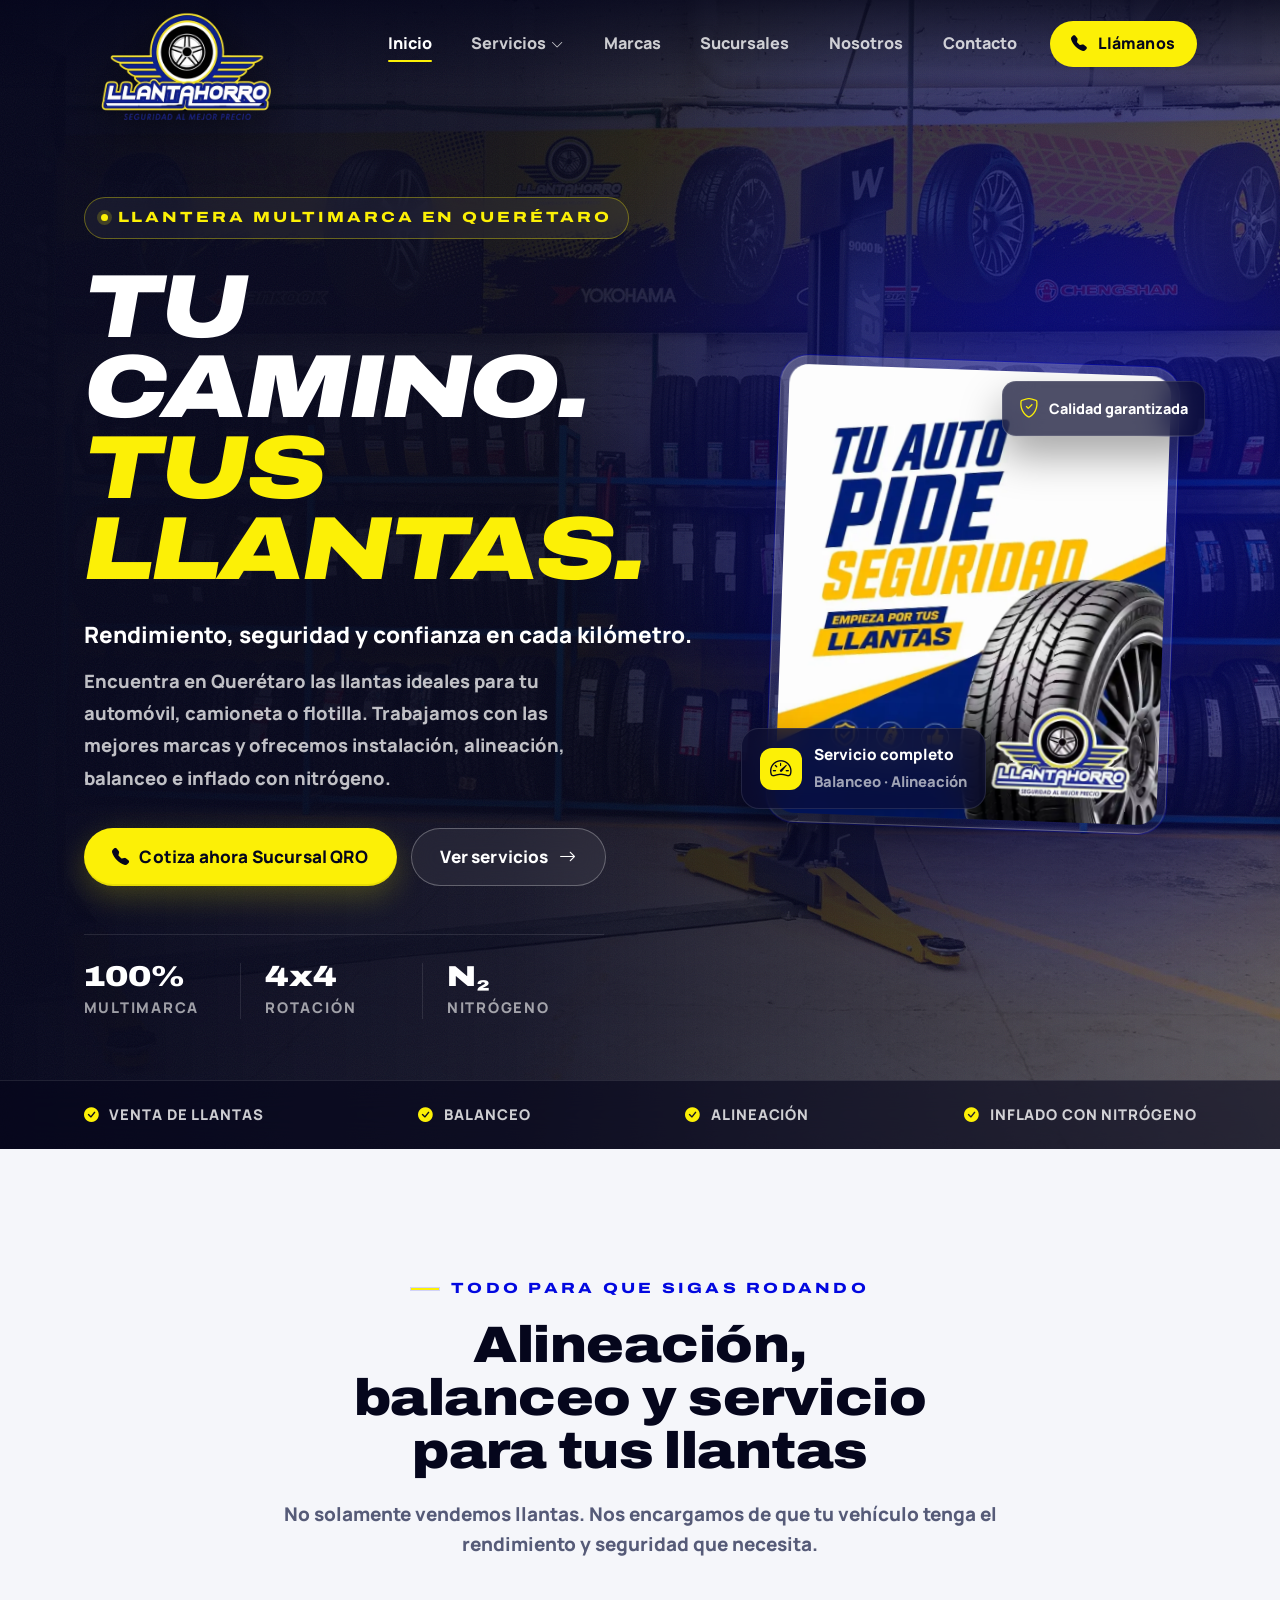
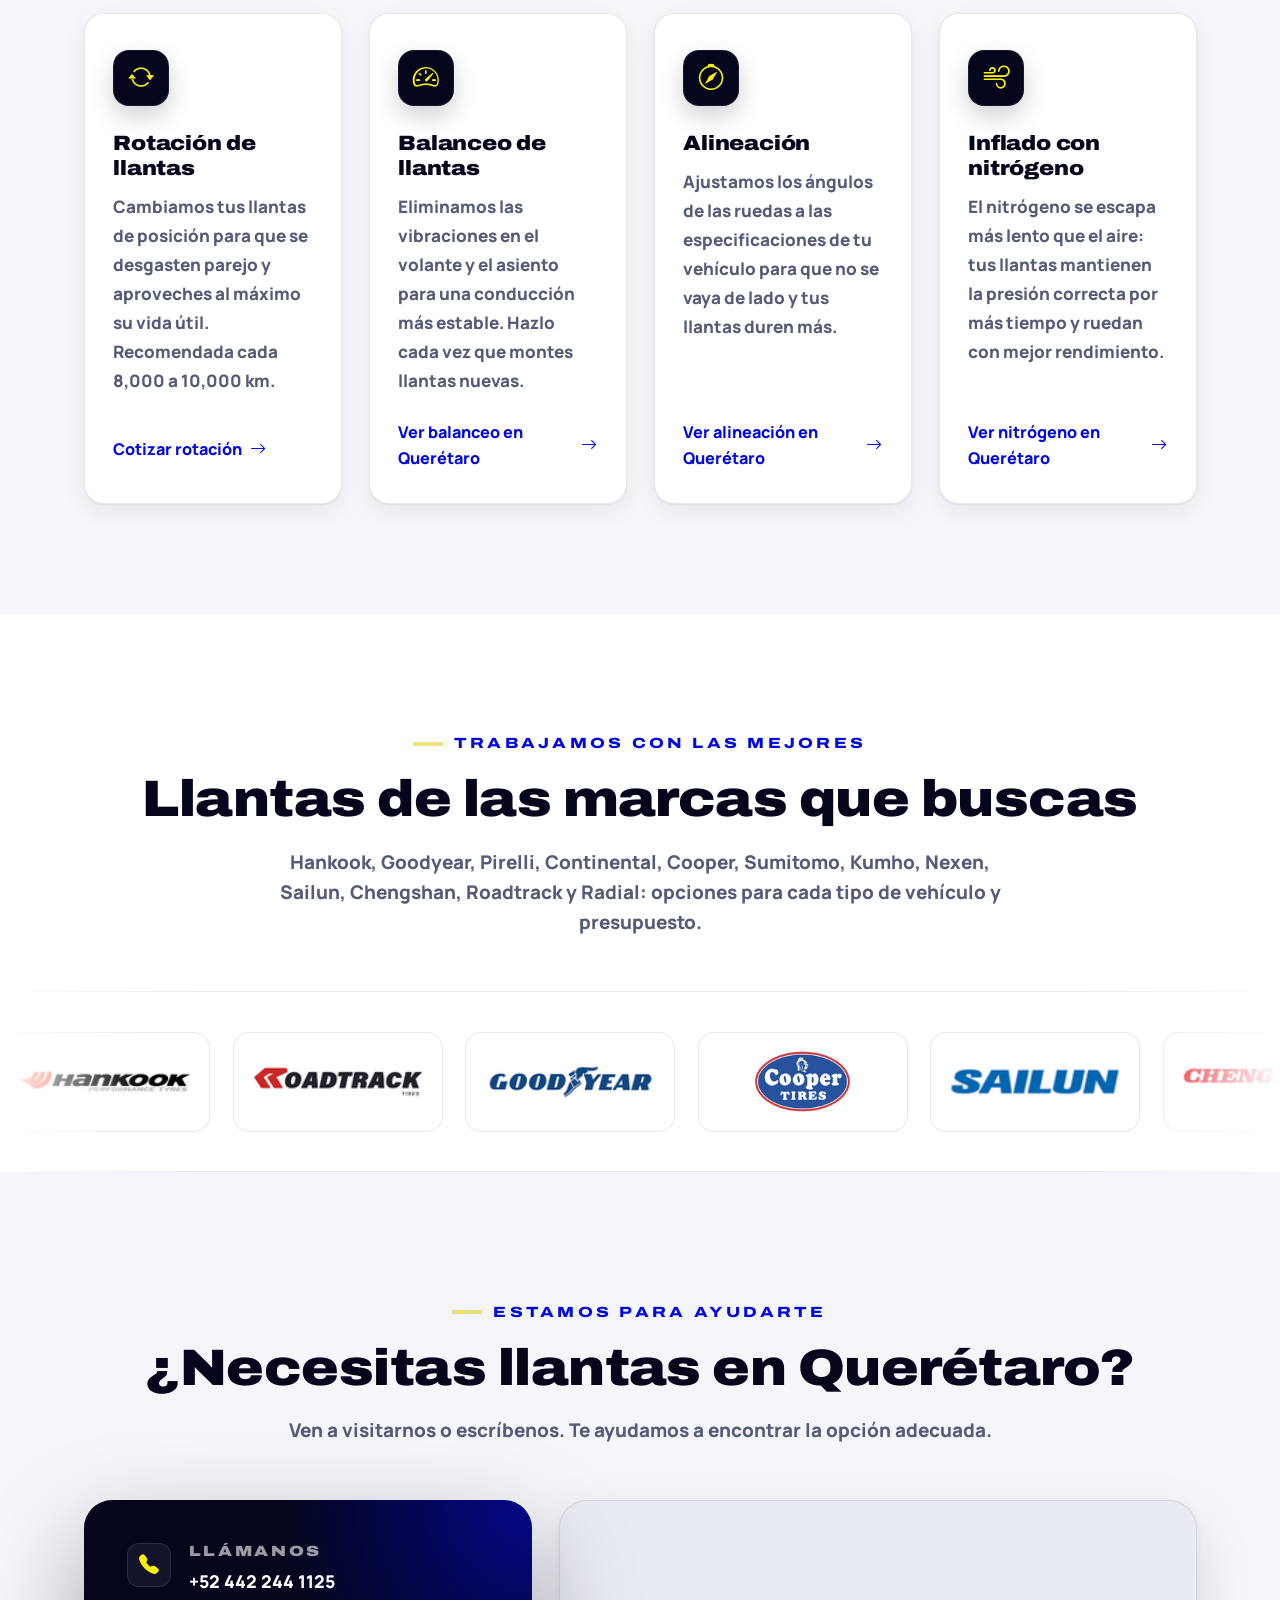
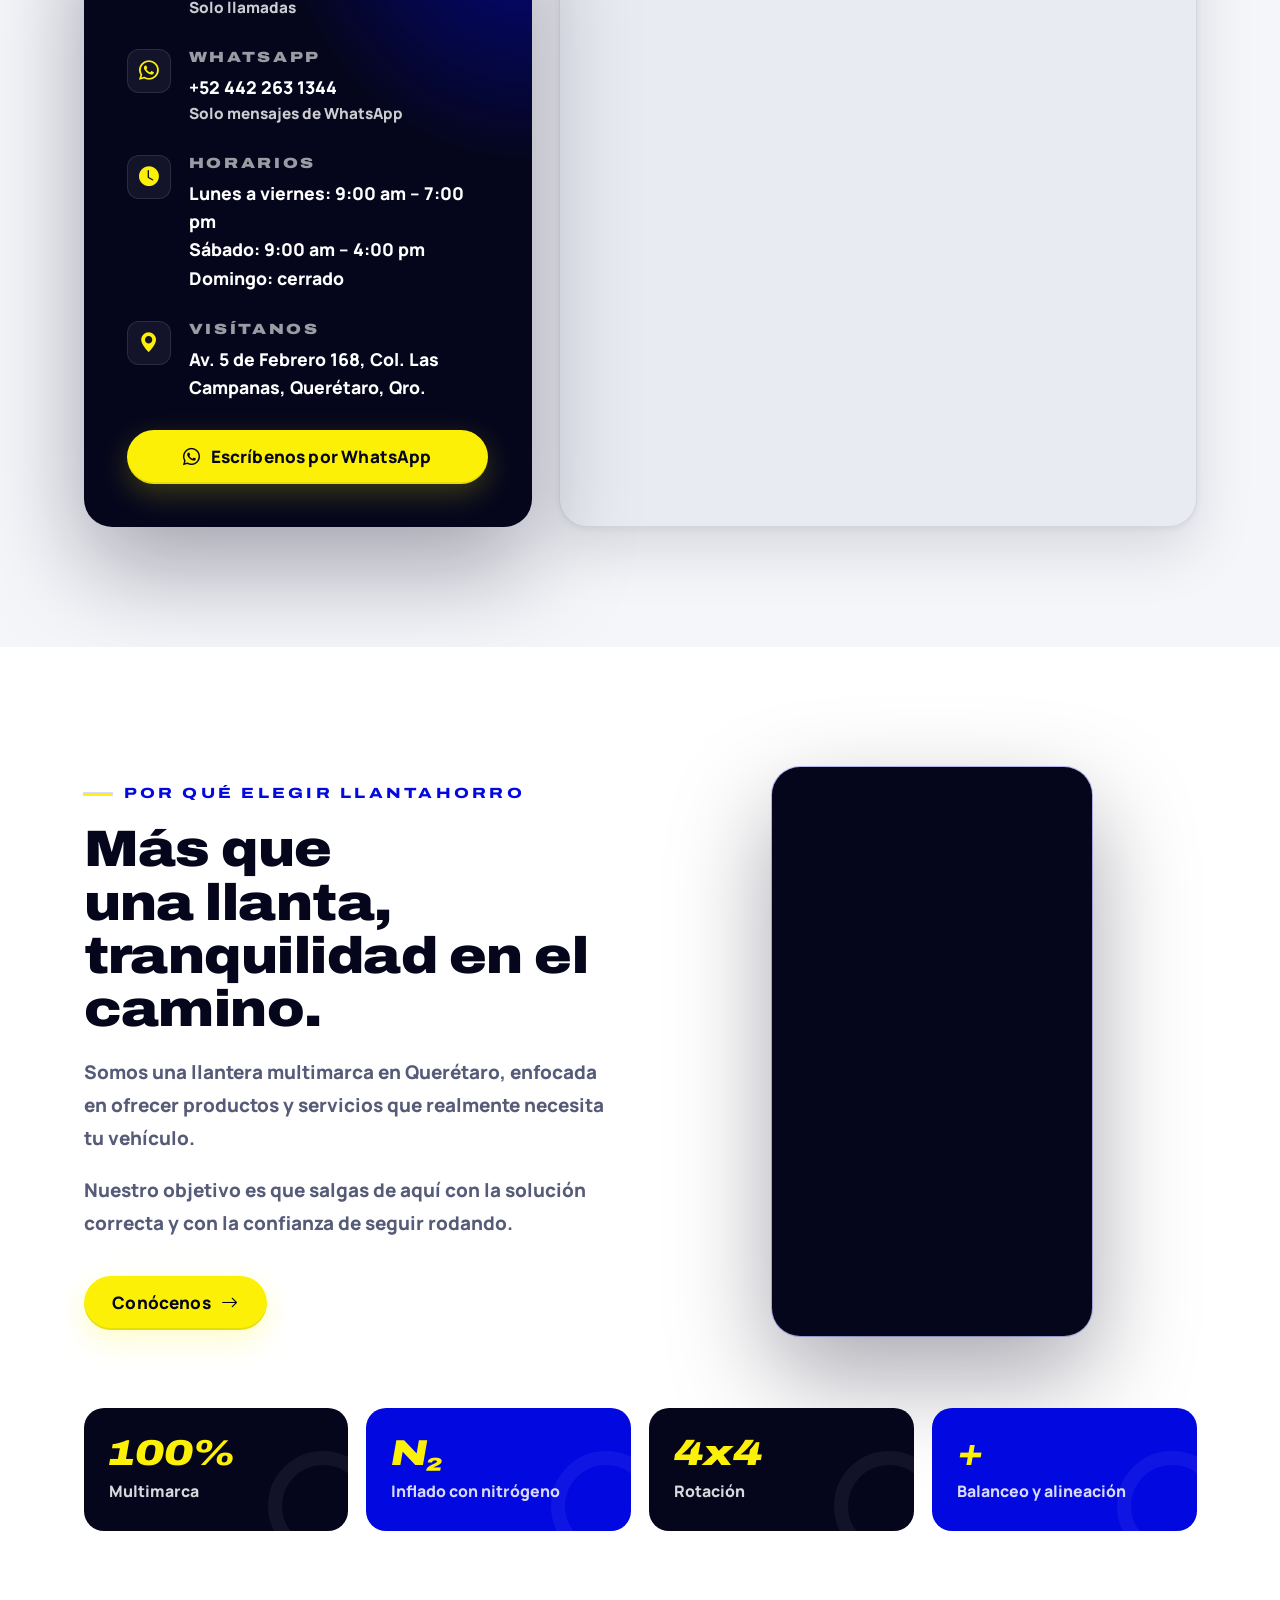
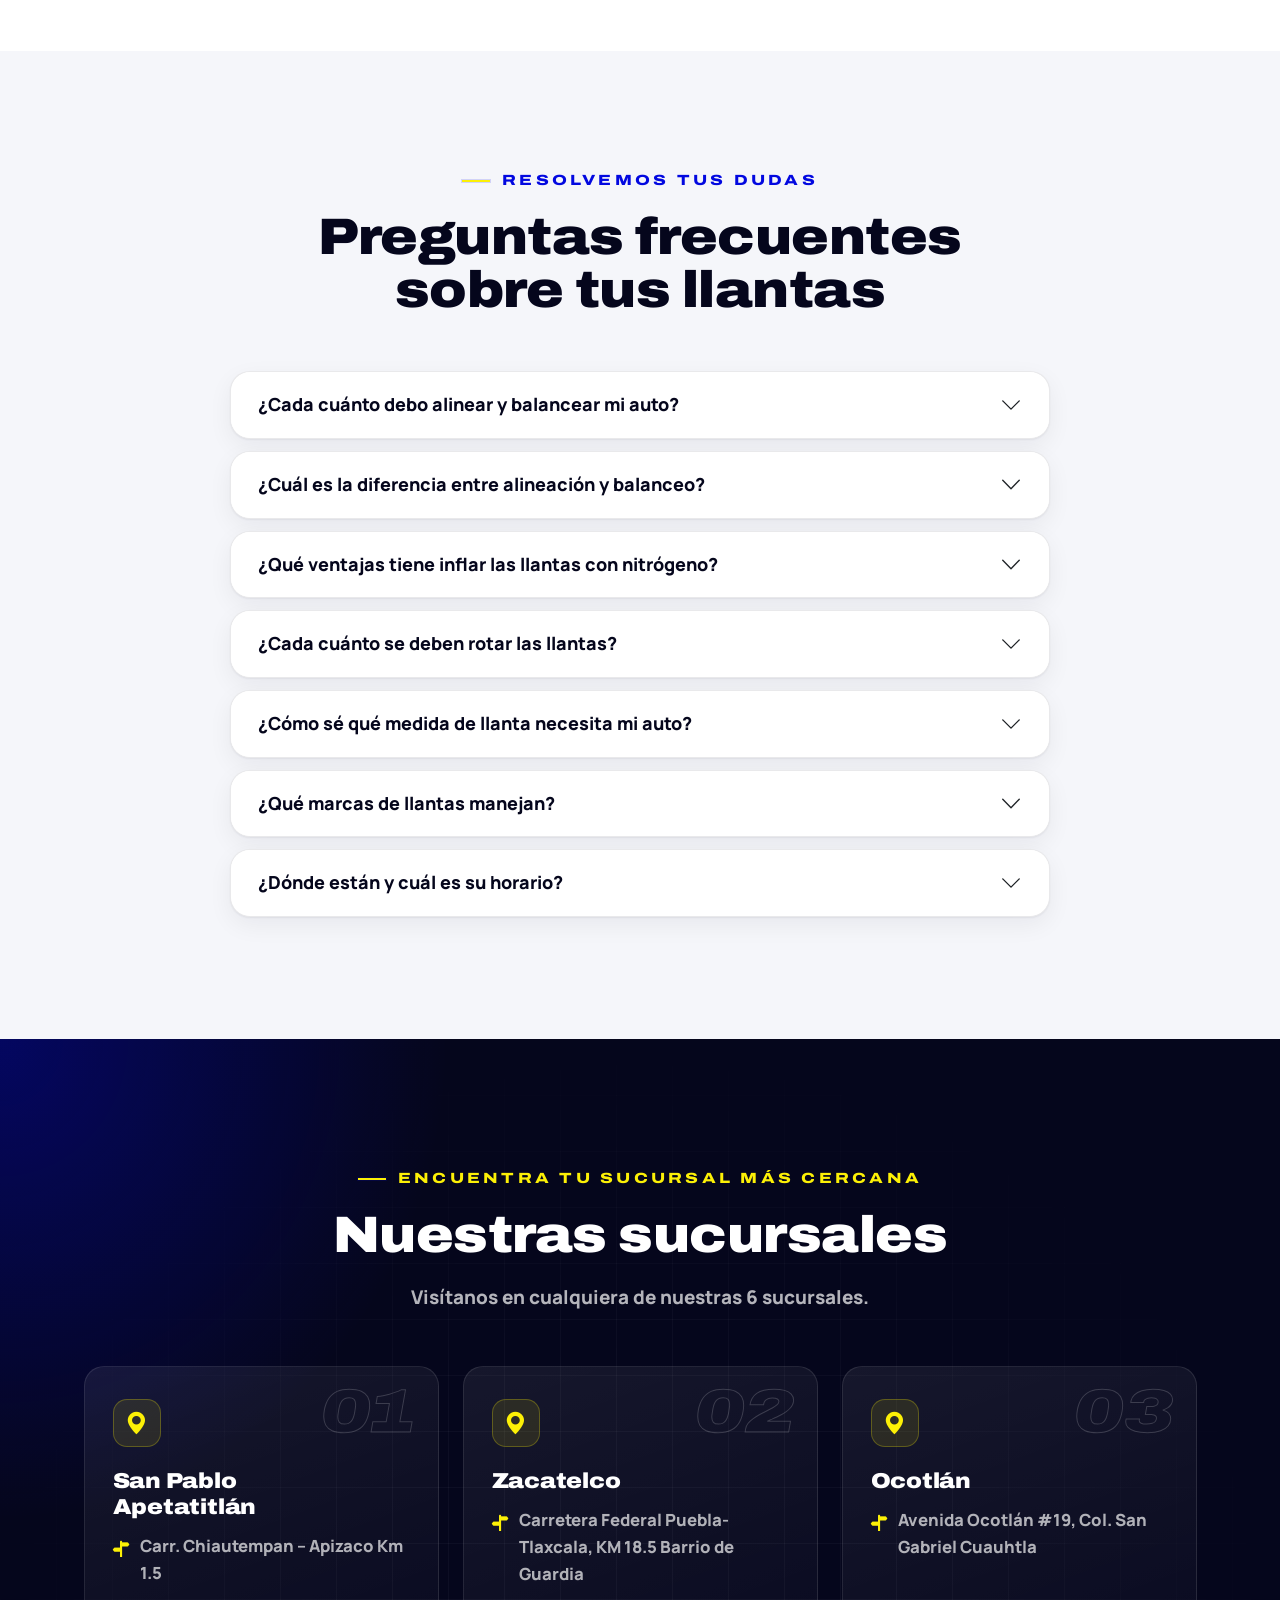
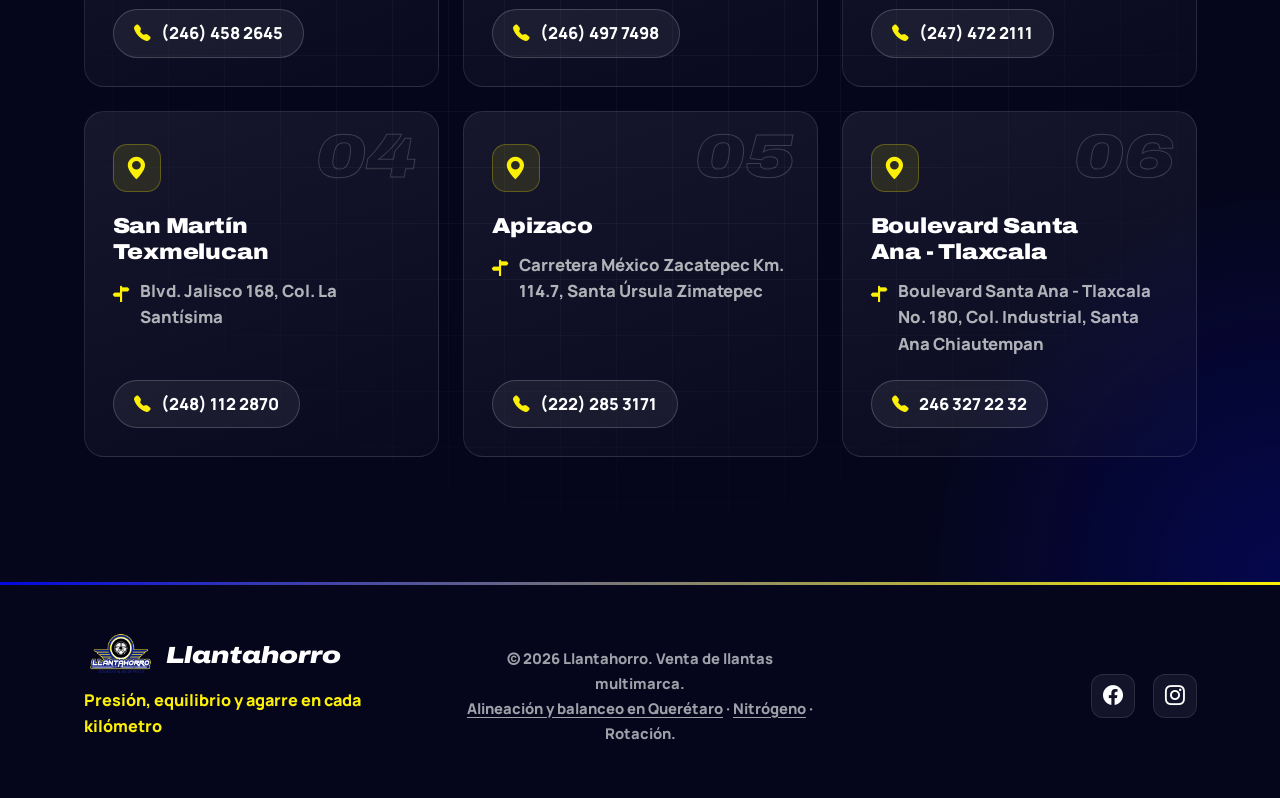
==== commit 30440c71: "Agregar página de nitrógeno y submenú de servicios - Nueva página /inflado-con-nitrogeno-queretaro/ " ====
--- a/index.html
+++ b/index.html
@@ -212,7 +212,16 @@
       <div class="collapse navbar-collapse" id="navMenu">
         <ul class="navbar-nav ms-auto align-items-lg-center gap-lg-2">
           <li class="nav-item"><a class="nav-link" href="#inicio">Inicio</a></li>
-          <li class="nav-item"><a class="nav-link" href="#servicios">Servicios</a></li>
+          <li class="nav-item dropdown">
+            <a class="nav-link dropdown-toggle" href="#servicios" role="button" data-bs-toggle="dropdown" aria-expanded="false">
+              Servicios <i class="bi bi-chevron-down nav-chevron" aria-hidden="true"></i>
+            </a>
+            <ul class="dropdown-menu">
+                <li><a class="dropdown-item" href="#servicios">Todos los servicios</a></li>
+                <li><a class="dropdown-item" href="/alineacion-y-balanceo-queretaro/">Alineación y balanceo</a></li>
+                <li><a class="dropdown-item" href="/inflado-con-nitrogeno-queretaro/">Inflado con nitrógeno</a></li>
+            </ul>
+          </li>
           <li class="nav-item"><a class="nav-link" href="#marcas">Marcas</a></li>
           <li class="nav-item"><a class="nav-link" href="#sucursales">Sucursales</a></li>
           <li class="nav-item"><a class="nav-link" href="#nosotros">Nosotros</a></li>
@@ -476,8 +485,8 @@
               más tiempo y ruedan con mejor rendimiento.
             </p>
 
-            <a href="#contacto" class="service-link">
-              Cotizar nitrógeno
+            <a href="/inflado-con-nitrogeno-queretaro/" class="service-link">
+              Ver nitrógeno en Querétaro
               <i class="bi bi-arrow-right"></i>
             </a>
 
@@ -1170,7 +1179,7 @@
         <div class="col-md-4 text-md-center">
           <p class="footer-copy mb-0">
             &copy; <span id="anioActual"></span> Llantahorro. Venta de llantas multimarca.<br>
-            <a href="/alineacion-y-balanceo-queretaro/">Alineación y balanceo en Querétaro</a> · Nitrógeno · Rotación.
+            <a href="/alineacion-y-balanceo-queretaro/">Alineación y balanceo en Querétaro</a> · <a href="/inflado-con-nitrogeno-queretaro/">Nitrógeno</a> · Rotación.
           </p>
         </div>
 
@@ -1287,7 +1296,7 @@
   });
 
   /* ============ MENÚ MÓVIL ============ */
-  document.querySelectorAll('#navMenu .nav-link').forEach(link => {
+  document.querySelectorAll('#navMenu .nav-link:not(.dropdown-toggle), #navMenu .dropdown-item').forEach(link => {
     link.addEventListener('click', () => {
       const menu = document.getElementById('navMenu');
       if (menu.classList.contains('show')) {
--- a/styles_moderno.css
+++ b/styles_moderno.css
@@ -257,6 +257,46 @@
 .navbar-nav .nav-link:focus-visible::after,
 .navbar-nav .nav-link.active::after{transform:scaleX(1)}
 
+/* Submenú de servicios */
+.navbar-nav .dropdown-toggle::after{border:0;vertical-align:baseline}
+
+.nav-chevron{
+  display:inline-block;
+  margin-left:2px;
+  font-size:.7rem;
+  transition:transform var(--dur) var(--ease);
+}
+
+.dropdown-toggle.show .nav-chevron{transform:rotate(180deg)}
+
+#mainNavbar .dropdown-menu{
+  min-width:240px;
+  margin-top:.4rem;
+  padding:.5rem;
+  background:var(--ink-2);
+  border:1px solid var(--line-dark);
+  border-radius:14px;
+  box-shadow:var(--shadow-lg);
+}
+
+#mainNavbar .dropdown-item{
+  padding:.65rem .9rem;
+  border-radius:10px;
+  font-size:.9rem;
+  color:rgba(255,255,255,.78);
+}
+
+#mainNavbar .dropdown-item:hover,
+#mainNavbar .dropdown-item:focus-visible{
+  color:var(--blanco);
+  background:rgba(255,255,255,.07);
+}
+
+#mainNavbar .dropdown-item.active{
+  color:var(--amarillo);
+  background:transparent;
+}
+
 #mainNavbar .btn-cta{
   min-height:44px;
   padding:.6rem 1.2rem;
@@ -792,6 +832,9 @@
 
 .cta-band-botones > a{justify-content:center}
 
+.section-nosotros p a{color:var(--azul);text-decoration:underline;text-underline-offset:3px}
+.section-nosotros p a:hover{color:var(--azul-600)}
+
 .footer-copy a{color:inherit;text-decoration:underline;text-underline-offset:3px}
 .footer-copy a:hover{color:var(--amarillo)}
 
@@ -1384,6 +1427,14 @@
 
   .navbar-nav .nav-link::after{left:.4rem;right:auto;width:28px}
 
+  #mainNavbar .dropdown-menu{
+    margin:0 0 .4rem;
+    padding:0 0 0 .8rem;
+    background:transparent;
+    border:0;
+    box-shadow:none;
+  }
+
   #mainNavbar .btn-cta{margin-top:.5rem;width:100%}
 
   .hero{padding:160px 0 80px;min-height:auto}
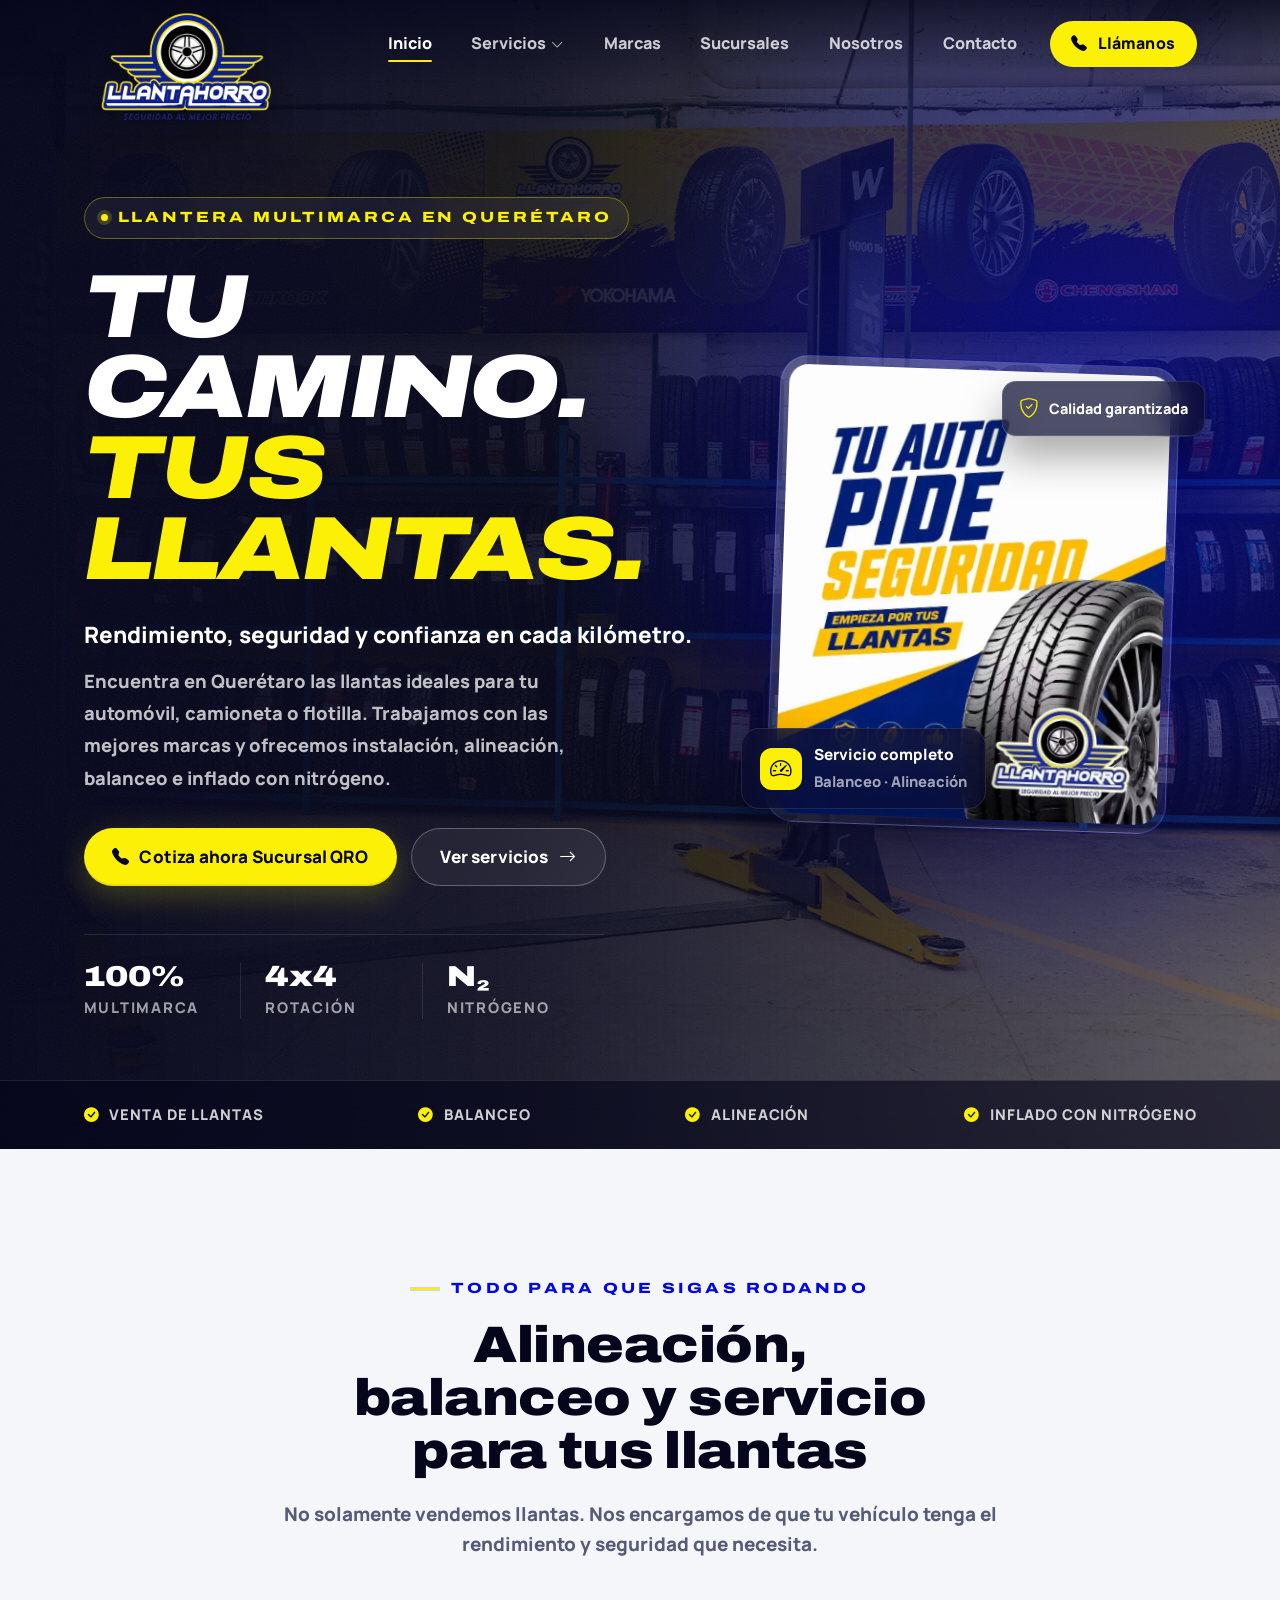
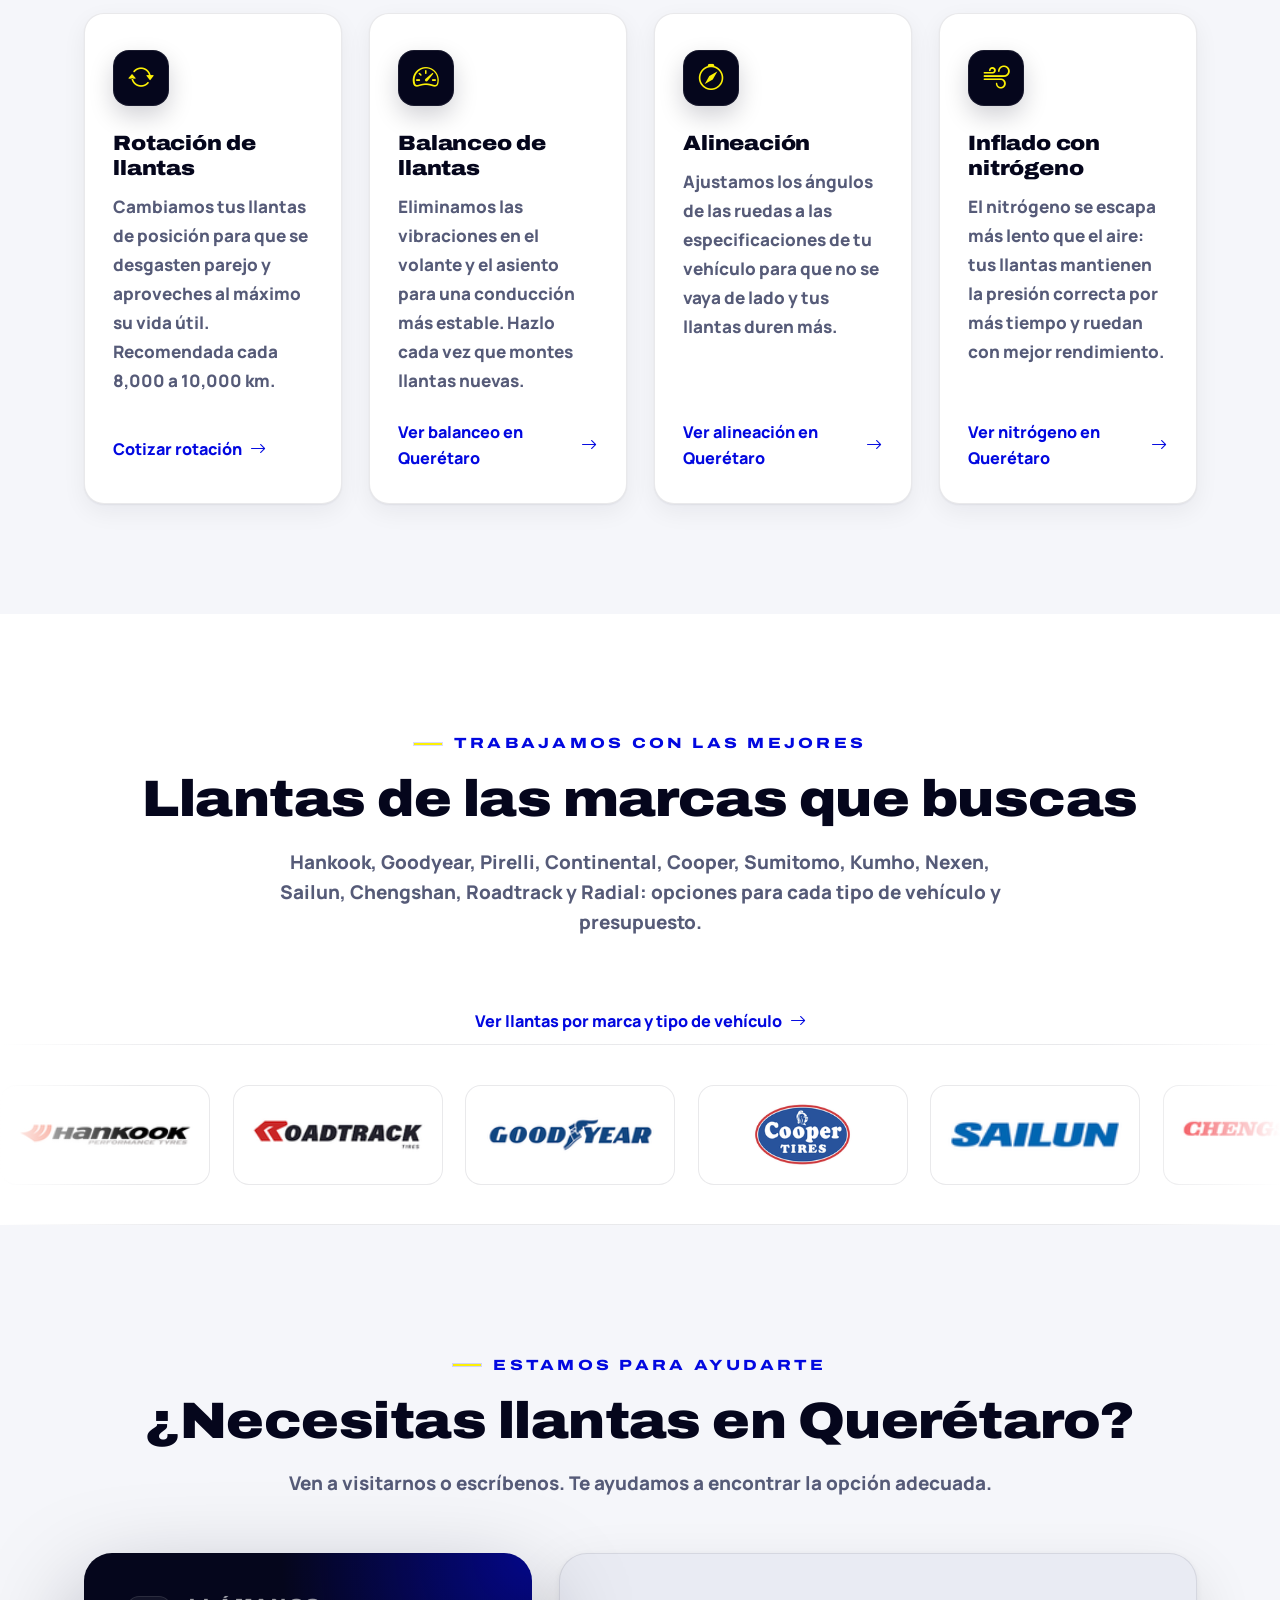
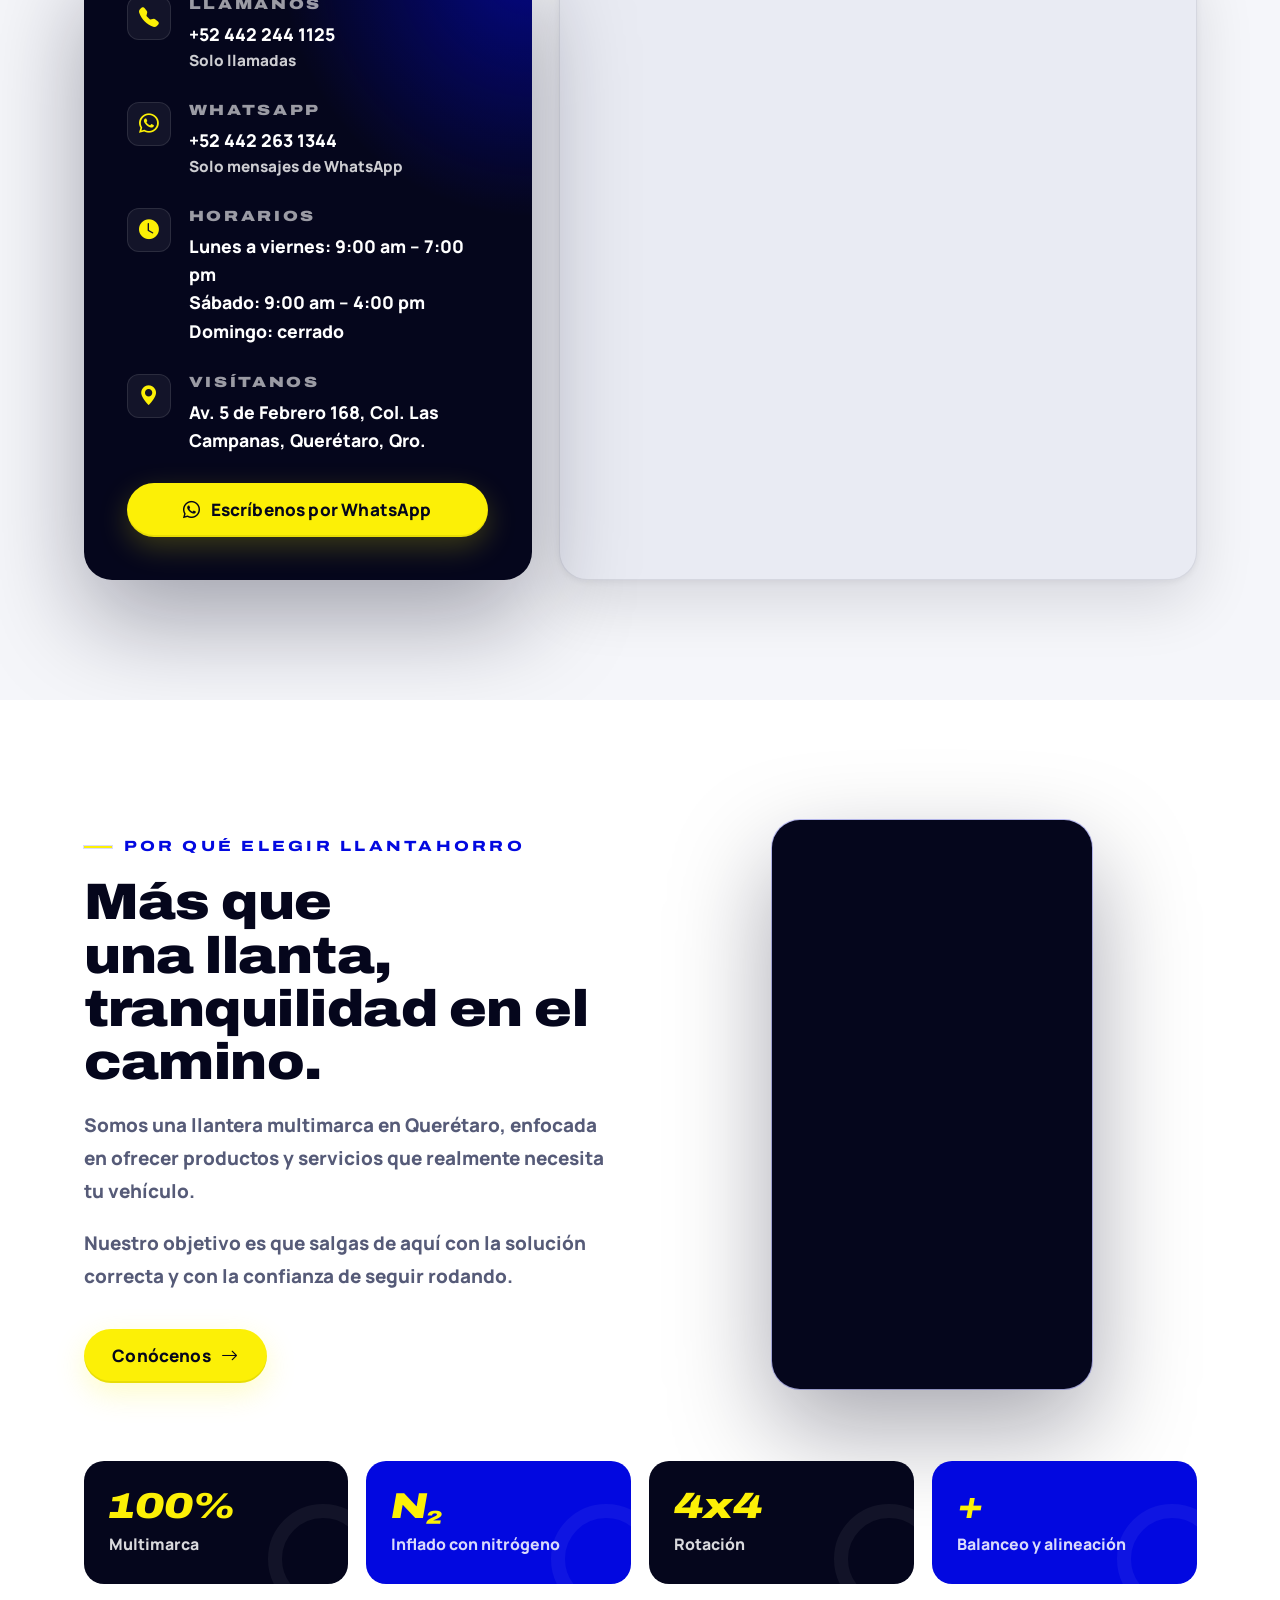
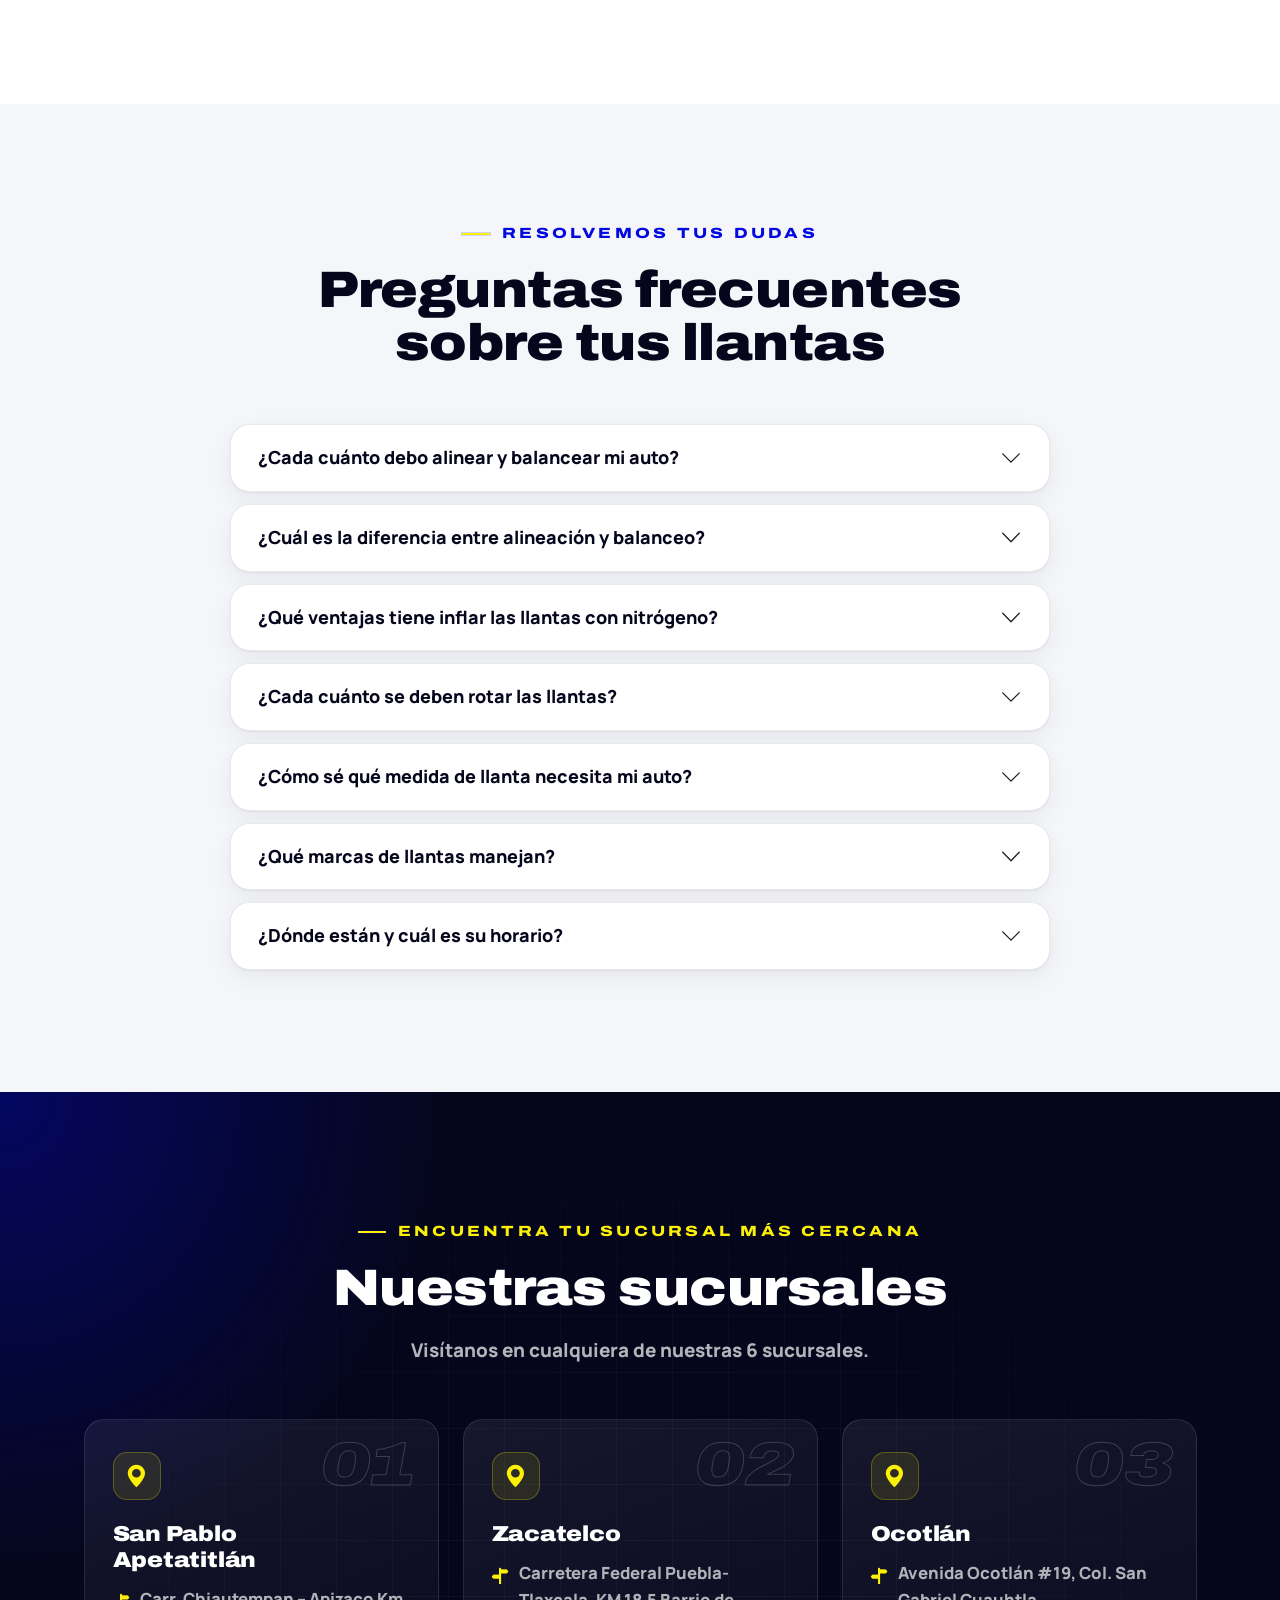
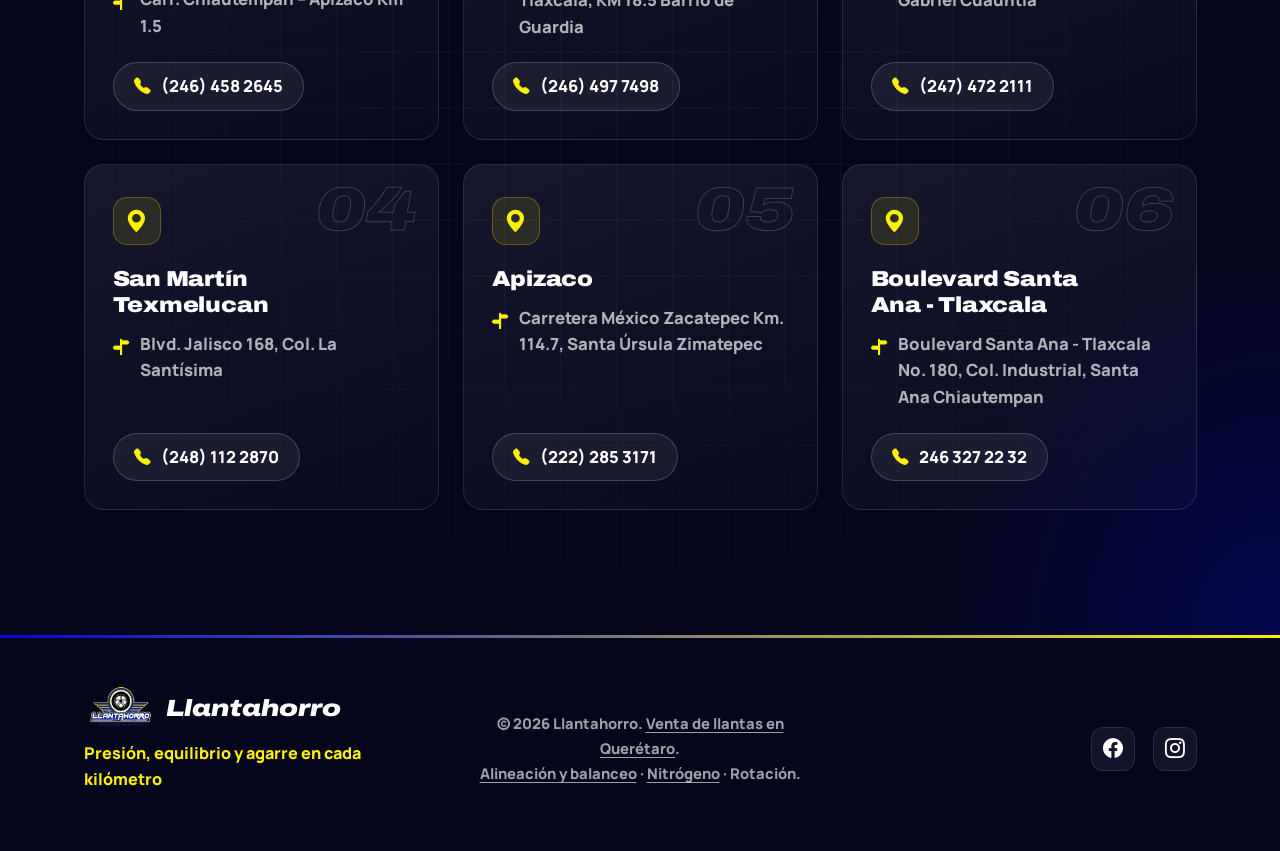
==== commit a3868484: "Agregar página de venta de llantas en Querétaro - Nueva página /llantas-queretaro/: llantas por tipo" ====
--- a/index.html
+++ b/index.html
@@ -189,7 +189,7 @@
   <link rel="preconnect" href="https://fonts.gstatic.com" crossorigin>
   <link href="https://fonts.googleapis.com/css2?family=Archivo:ital,wdth,wght@0,100..125,600..900;1,100..125,600..900&family=Manrope:wght@700;800&display=swap"
     rel="stylesheet">
-  <link rel="stylesheet" href="styles_moderno.css">
+  <link rel="stylesheet" href="styles_moderno.css?v=dada095a">
 </head>
 
 <body>
@@ -218,6 +218,7 @@
             </a>
             <ul class="dropdown-menu">
                 <li><a class="dropdown-item" href="#servicios">Todos los servicios</a></li>
+                <li><a class="dropdown-item" href="/llantas-queretaro/">Venta de llantas</a></li>
                 <li><a class="dropdown-item" href="/alineacion-y-balanceo-queretaro/">Alineación y balanceo</a></li>
                 <li><a class="dropdown-item" href="/inflado-con-nitrogeno-queretaro/">Inflado con nitrógeno</a></li>
             </ul>
@@ -525,6 +526,11 @@
           y Radial: opciones para cada tipo de vehículo y presupuesto.
         </p>
 
+        <a href="/llantas-queretaro/" class="service-link mt-2">
+          Ver llantas por marca y tipo de vehículo
+          <i class="bi bi-arrow-right"></i>
+        </a>
+
       </div>
 
     </div>
@@ -1178,8 +1184,8 @@
 
         <div class="col-md-4 text-md-center">
           <p class="footer-copy mb-0">
-            &copy; <span id="anioActual"></span> Llantahorro. Venta de llantas multimarca.<br>
-            <a href="/alineacion-y-balanceo-queretaro/">Alineación y balanceo en Querétaro</a> · <a href="/inflado-con-nitrogeno-queretaro/">Nitrógeno</a> · Rotación.
+            &copy; <span id="anioActual"></span> Llantahorro. <a href="/llantas-queretaro/">Venta de llantas en Querétaro</a>.<br>
+            <a href="/alineacion-y-balanceo-queretaro/">Alineación y balanceo</a> · <a href="/inflado-con-nitrogeno-queretaro/">Nitrógeno</a> · Rotación.
           </p>
         </div>
 
--- a/styles_moderno.css
+++ b/styles_moderno.css
@@ -835,6 +835,86 @@
 .section-nosotros p a{color:var(--azul);text-decoration:underline;text-underline-offset:3px}
 .section-nosotros p a:hover{color:var(--azul-600)}
 
+.cuando-lista a{color:var(--azul);text-decoration:underline;text-underline-offset:3px}
+
+/* Marcas por gama */
+.gama-card h3{font-size:1.35rem}
+
+.gama-logos{
+  display:flex;
+  flex-wrap:wrap;
+  gap:10px;
+  margin-top:auto;
+}
+
+.gama-logo{
+  flex:1 1 calc(50% - 5px);
+  min-height:76px;
+  display:flex;
+  align-items:center;
+  justify-content:center;
+  padding:.7rem .9rem;
+  background:var(--blanco);
+  border:1px solid var(--line);
+  border-radius:14px;
+}
+
+.gama-logo img{
+  max-width:100%;
+  max-height:54px;
+  object-fit:contain;
+}
+
+/* Cómo leer la medida */
+.medida-ejemplo{
+  max-width:960px;
+  margin:0 auto;
+}
+
+.medida-codigo{
+  margin:0 0 2rem;
+  text-align:center;
+  font-family:var(--font-display);
+  font-stretch:125%;
+  font-style:italic;
+  font-weight:900;
+  font-size:clamp(2.4rem,7vw,4.6rem);
+  line-height:1;
+  color:rgba(255,255,255,.55);
+}
+
+.medida-codigo span{color:var(--amarillo)}
+
+.medida-partes{
+  display:grid;
+  grid-template-columns:repeat(auto-fit,minmax(260px,1fr));
+  gap:12px;
+  margin:0;
+}
+
+.medida-partes > div{
+  display:flex;
+  align-items:baseline;
+  gap:14px;
+  padding:1rem 1.2rem;
+  background:rgba(255,255,255,.04);
+  border:1px solid var(--line-dark);
+  border-radius:var(--radius);
+}
+
+.medida-partes dt{
+  min-width:3ch;
+  font-family:var(--font-display);
+  font-size:1.25rem;
+  font-weight:900;
+  color:var(--amarillo);
+}
+
+.medida-partes dd{
+  margin:0;
+  color:rgba(255,255,255,.8);
+}
+
 .footer-copy a{color:inherit;text-decoration:underline;text-underline-offset:3px}
 .footer-copy a:hover{color:var(--amarillo)}
 
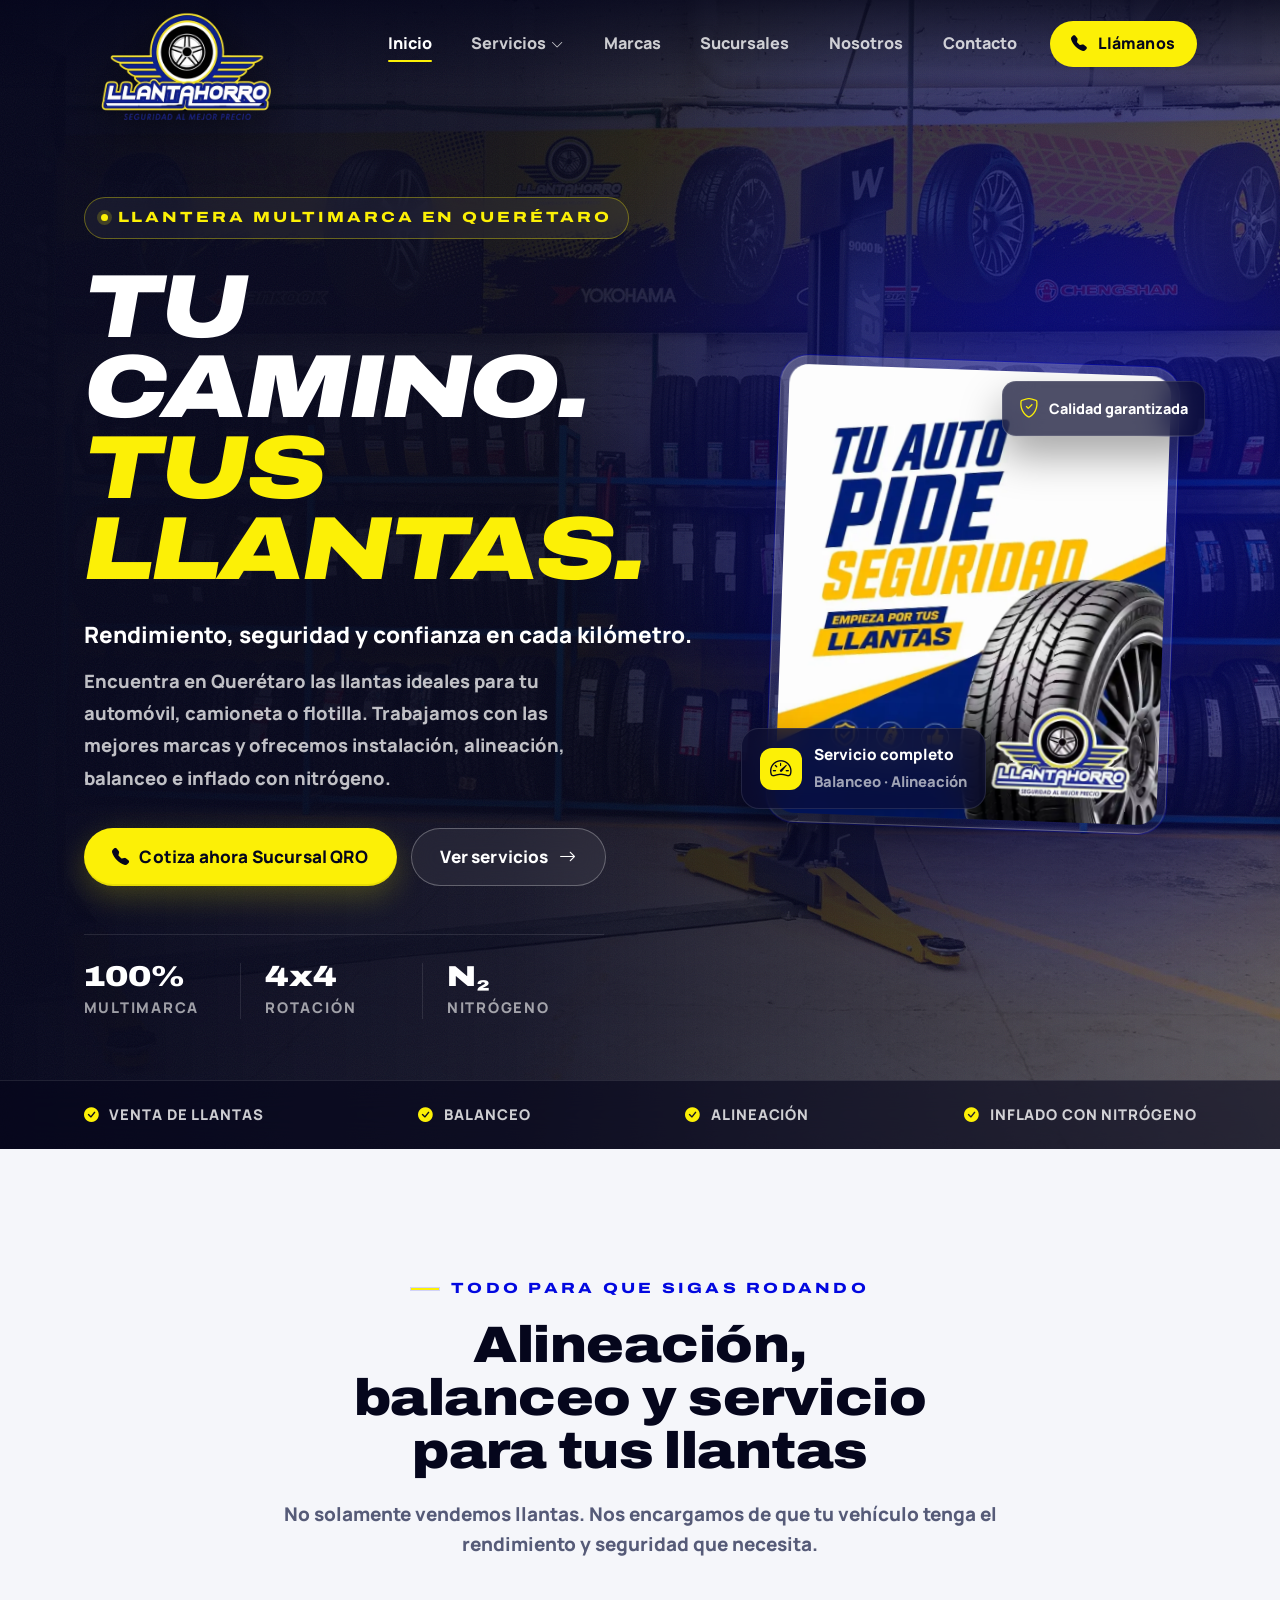
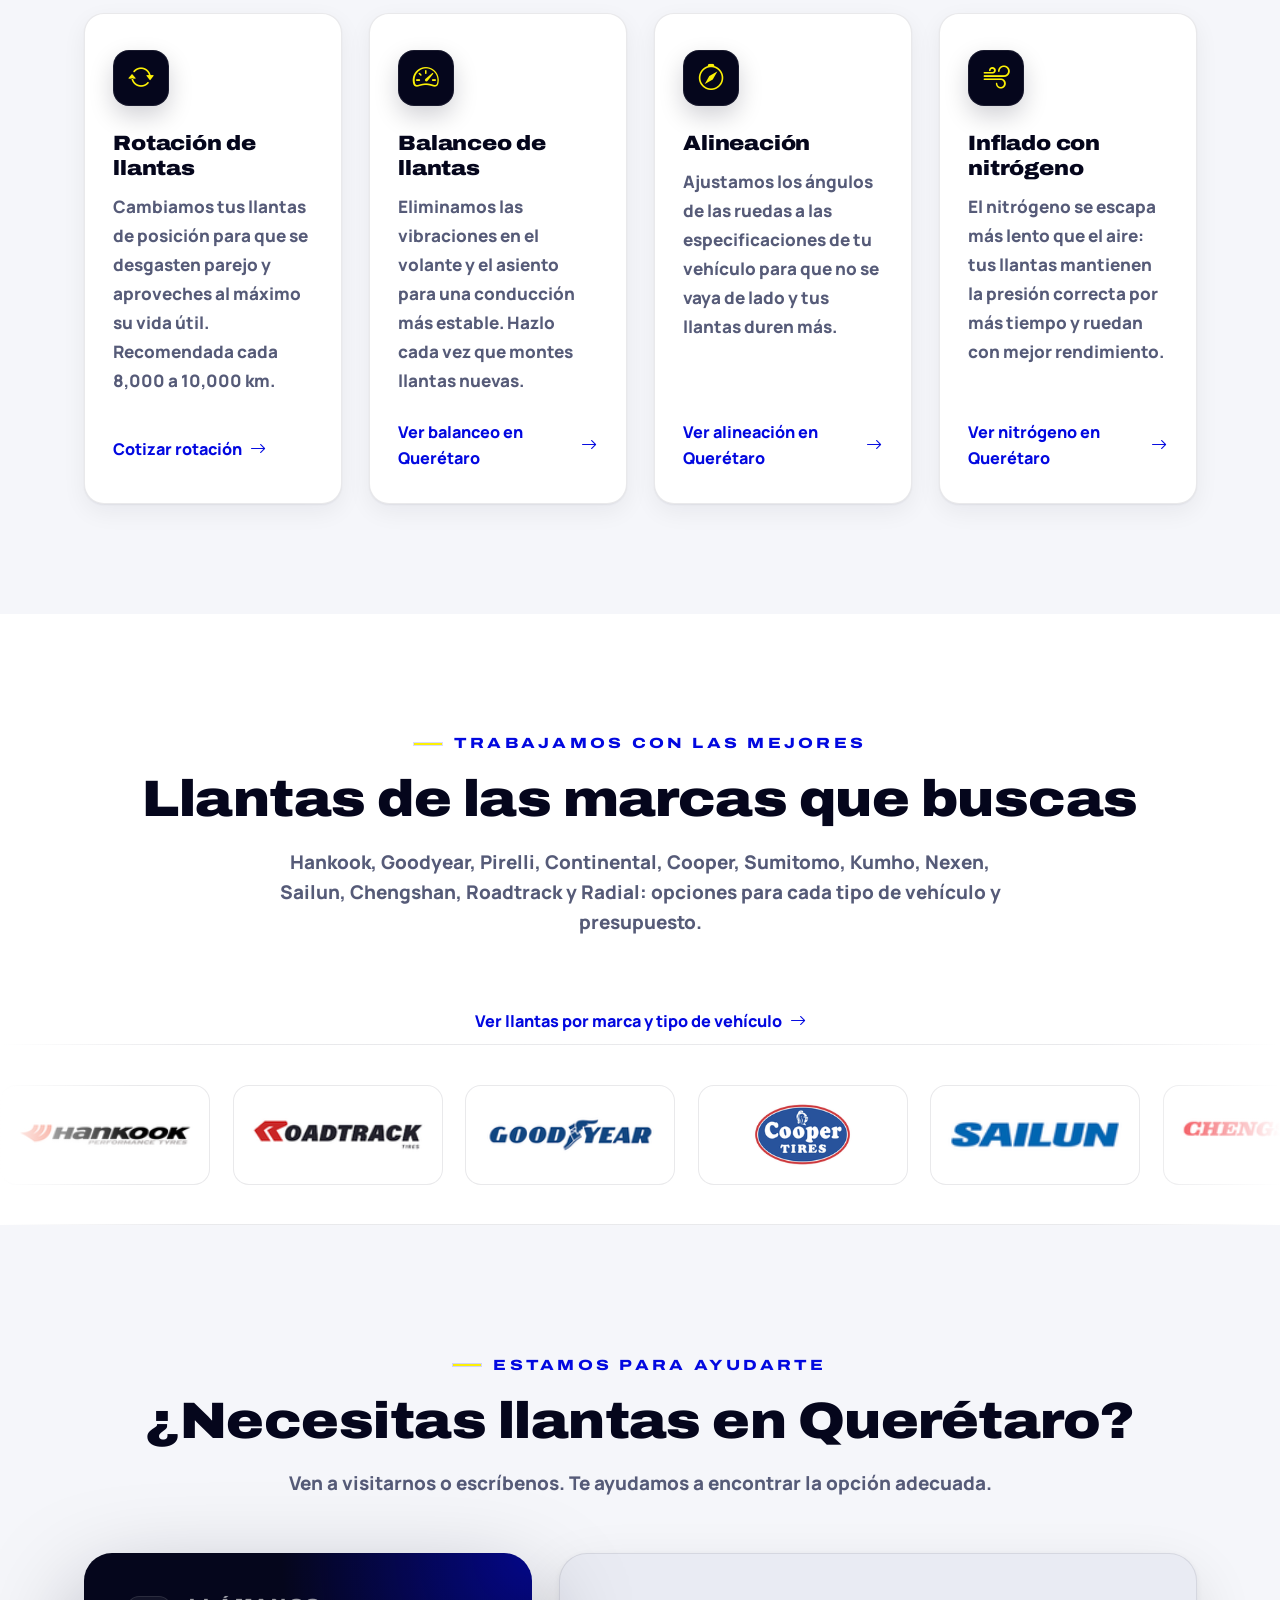
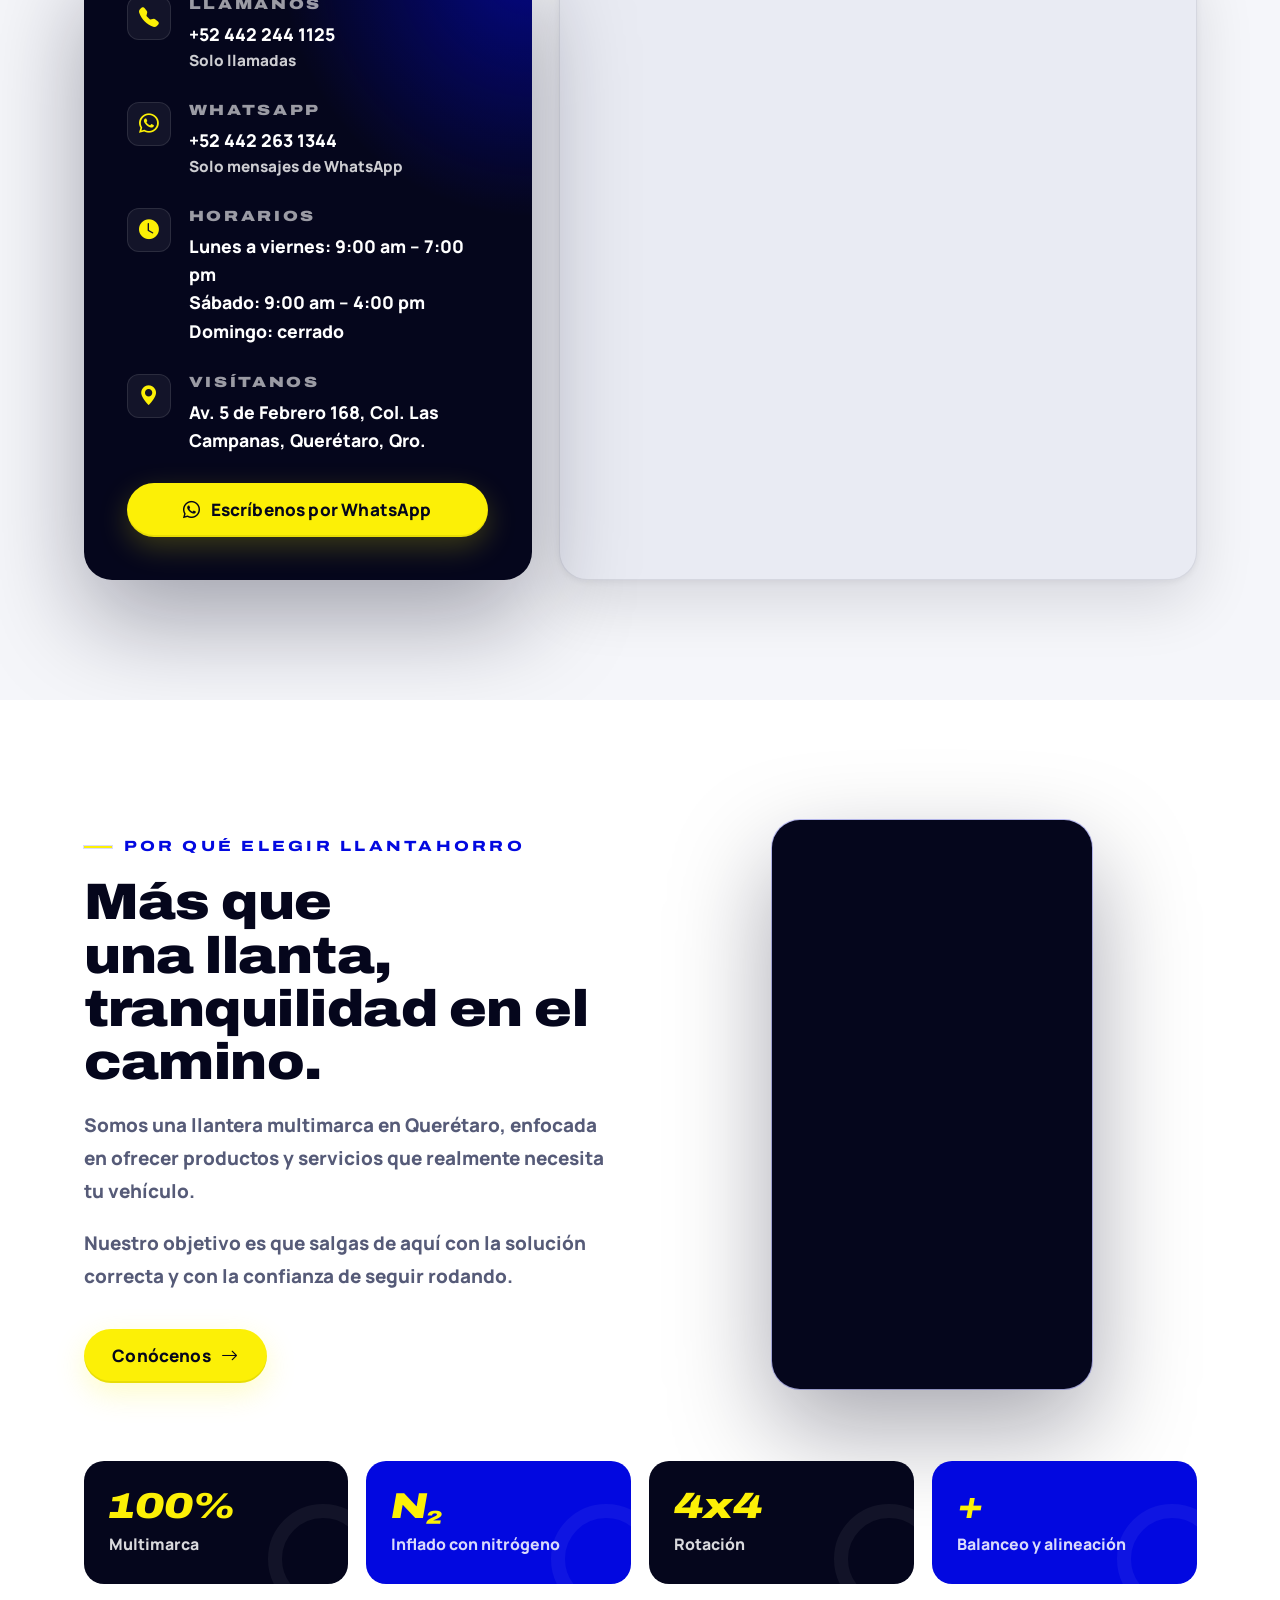
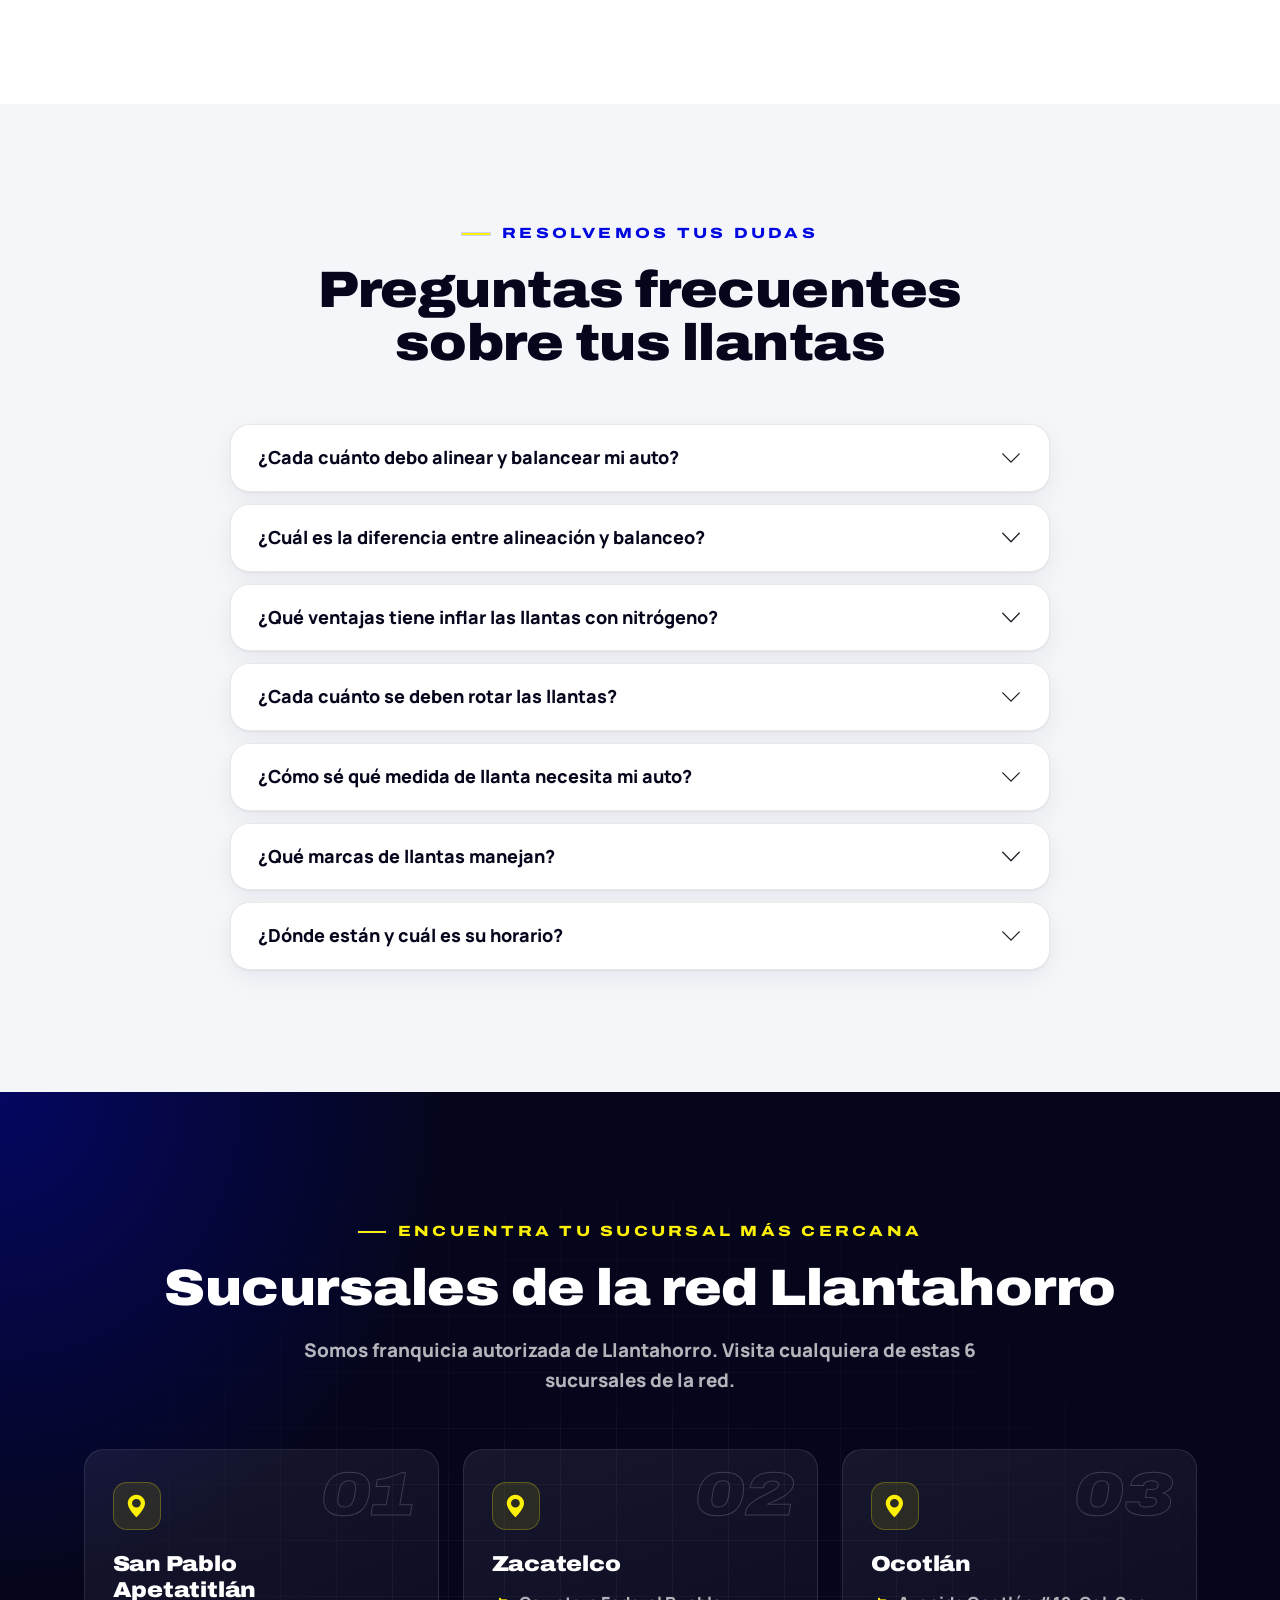
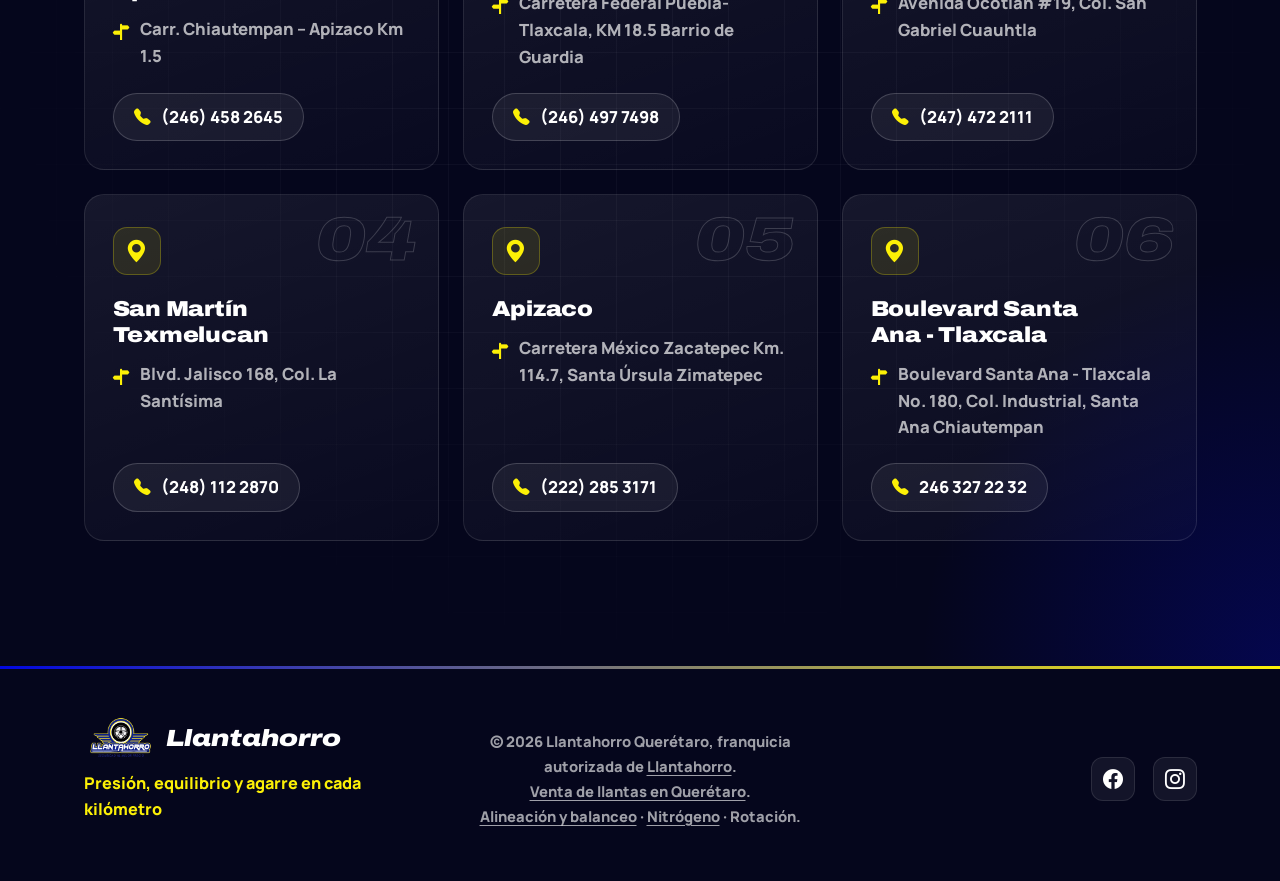
==== commit 4e0563dd: "Identificar el sitio como franquicia autorizada de Llantahorro Co-Authored-By: Claude Opus 5.5 <nore" ====
--- a/index.html
+++ b/index.html
@@ -34,6 +34,11 @@
         "@type": "TireShop",
         "@id": "https://llantahorroqro.com.mx/#negocio",
         "name": "Llantahorro Querétaro",
+        "parentOrganization": {
+          "@type": "Organization",
+          "name": "Llantahorro",
+          "url": "https://llantahorro.com/"
+        },
         "slogan": "Seguridad al mejor precio",
         "description": "Llantera multimarca en Querétaro: venta de llantas, alineación, balanceo, rotación e inflado con nitrógeno.",
         "url": "https://llantahorroqro.com.mx/",
@@ -1058,11 +1063,11 @@
         </div>
 
         <h2 class="section-title section-title-light">
-          Nuestras sucursales
+          Sucursales de la red Llantahorro
         </h2>
 
         <p class="section-description section-description-light">
-          Visítanos en cualquiera de nuestras 6 sucursales.
+          Somos franquicia autorizada de Llantahorro. Visita cualquiera de estas 6 sucursales de la red.
         </p>
 
       </div>
@@ -1184,7 +1189,8 @@
 
         <div class="col-md-4 text-md-center">
           <p class="footer-copy mb-0">
-            &copy; <span id="anioActual"></span> Llantahorro. <a href="/llantas-queretaro/">Venta de llantas en Querétaro</a>.<br>
+            &copy; <span id="anioActual"></span> Llantahorro Querétaro, franquicia autorizada de <a href="https://llantahorro.com/" target="_blank" rel="noopener">Llantahorro</a>.<br>
+            <a href="/llantas-queretaro/">Venta de llantas en Querétaro</a>.<br>
             <a href="/alineacion-y-balanceo-queretaro/">Alineación y balanceo</a> · <a href="/inflado-con-nitrogeno-queretaro/">Nitrógeno</a> · Rotación.
           </p>
         </div>
